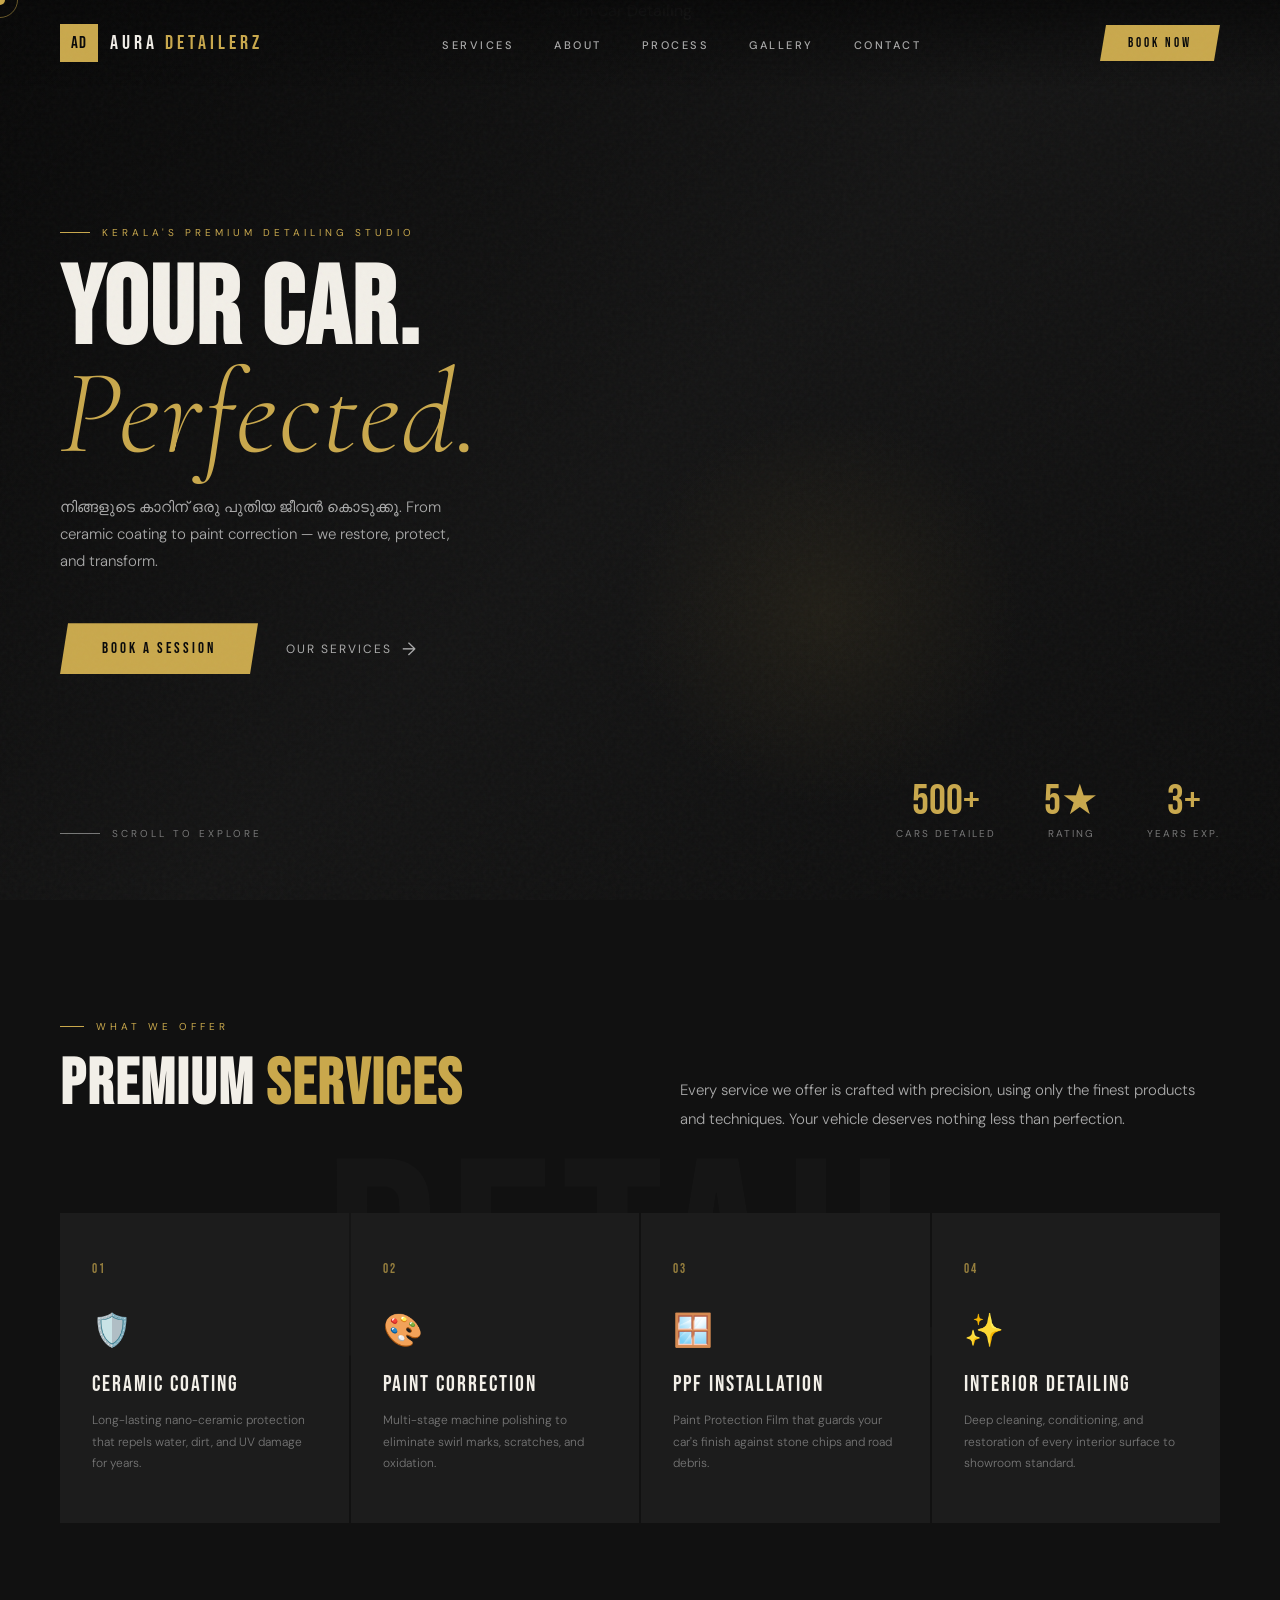
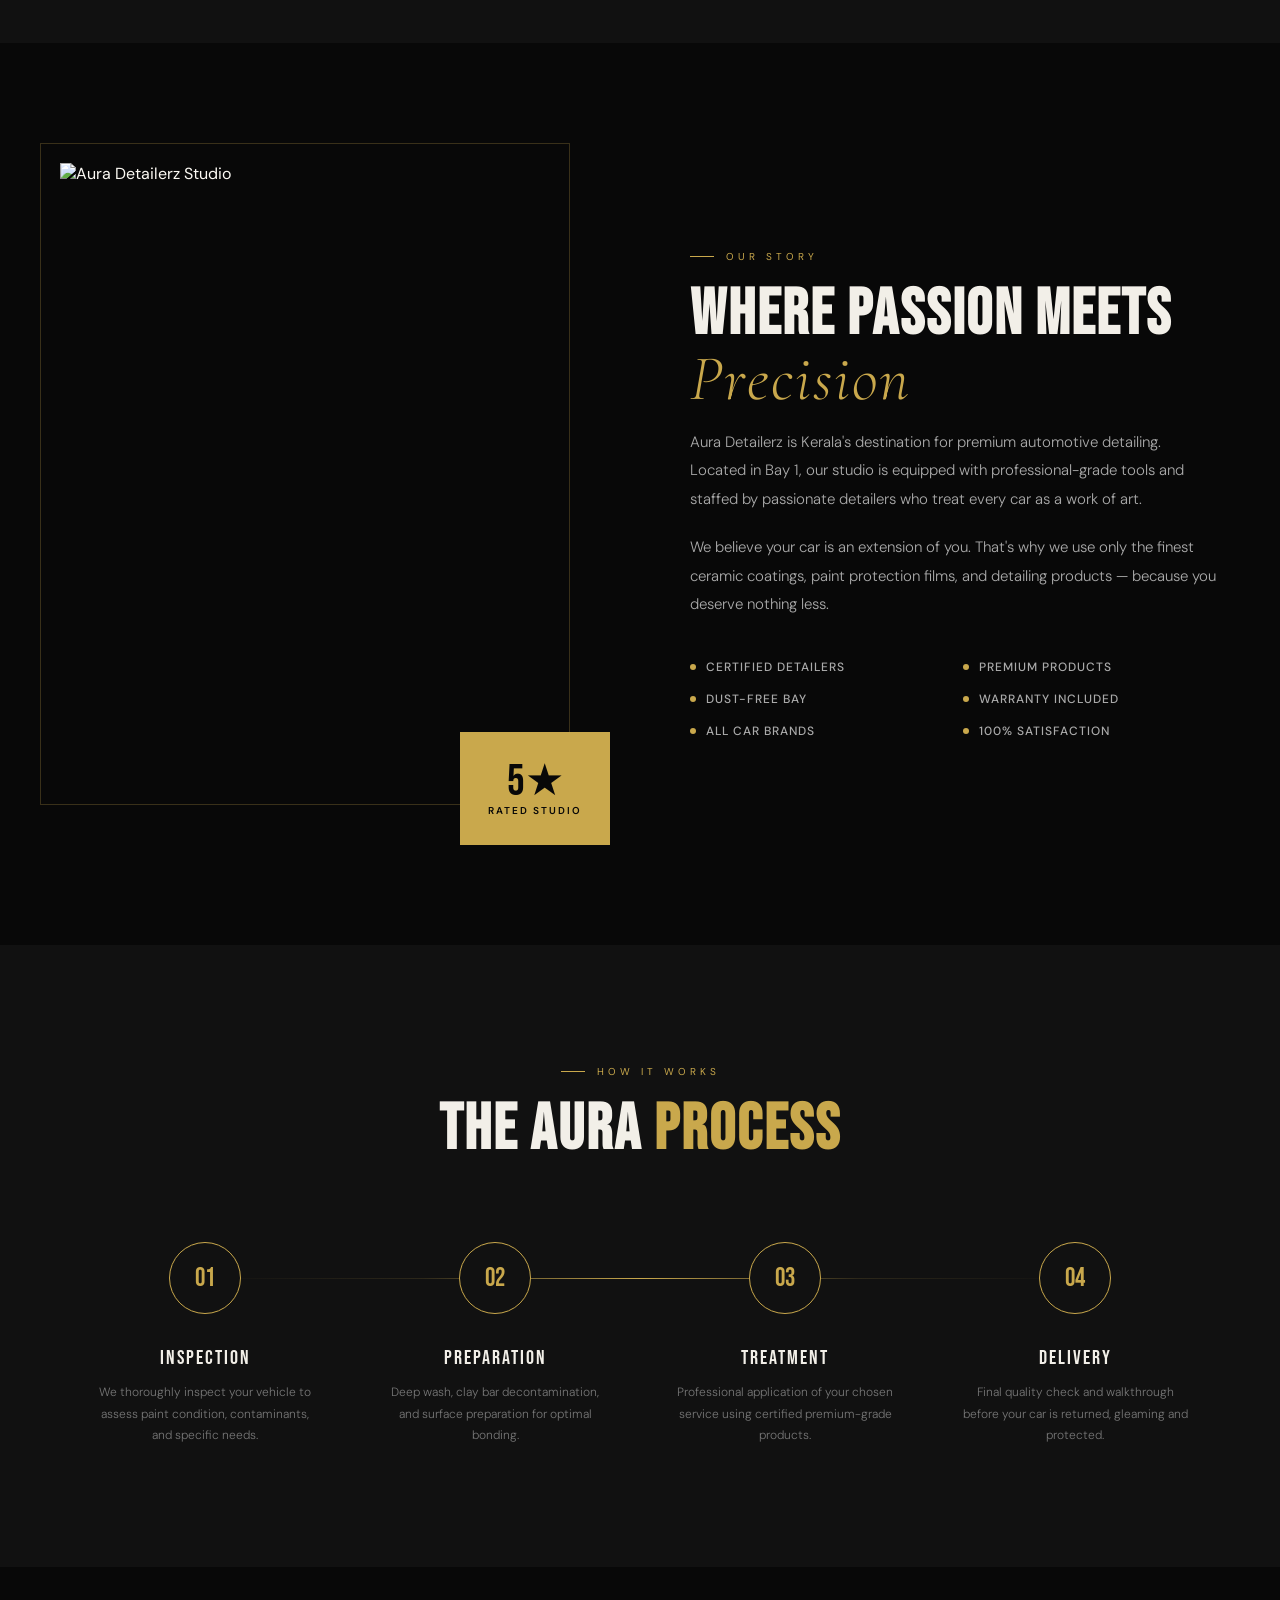
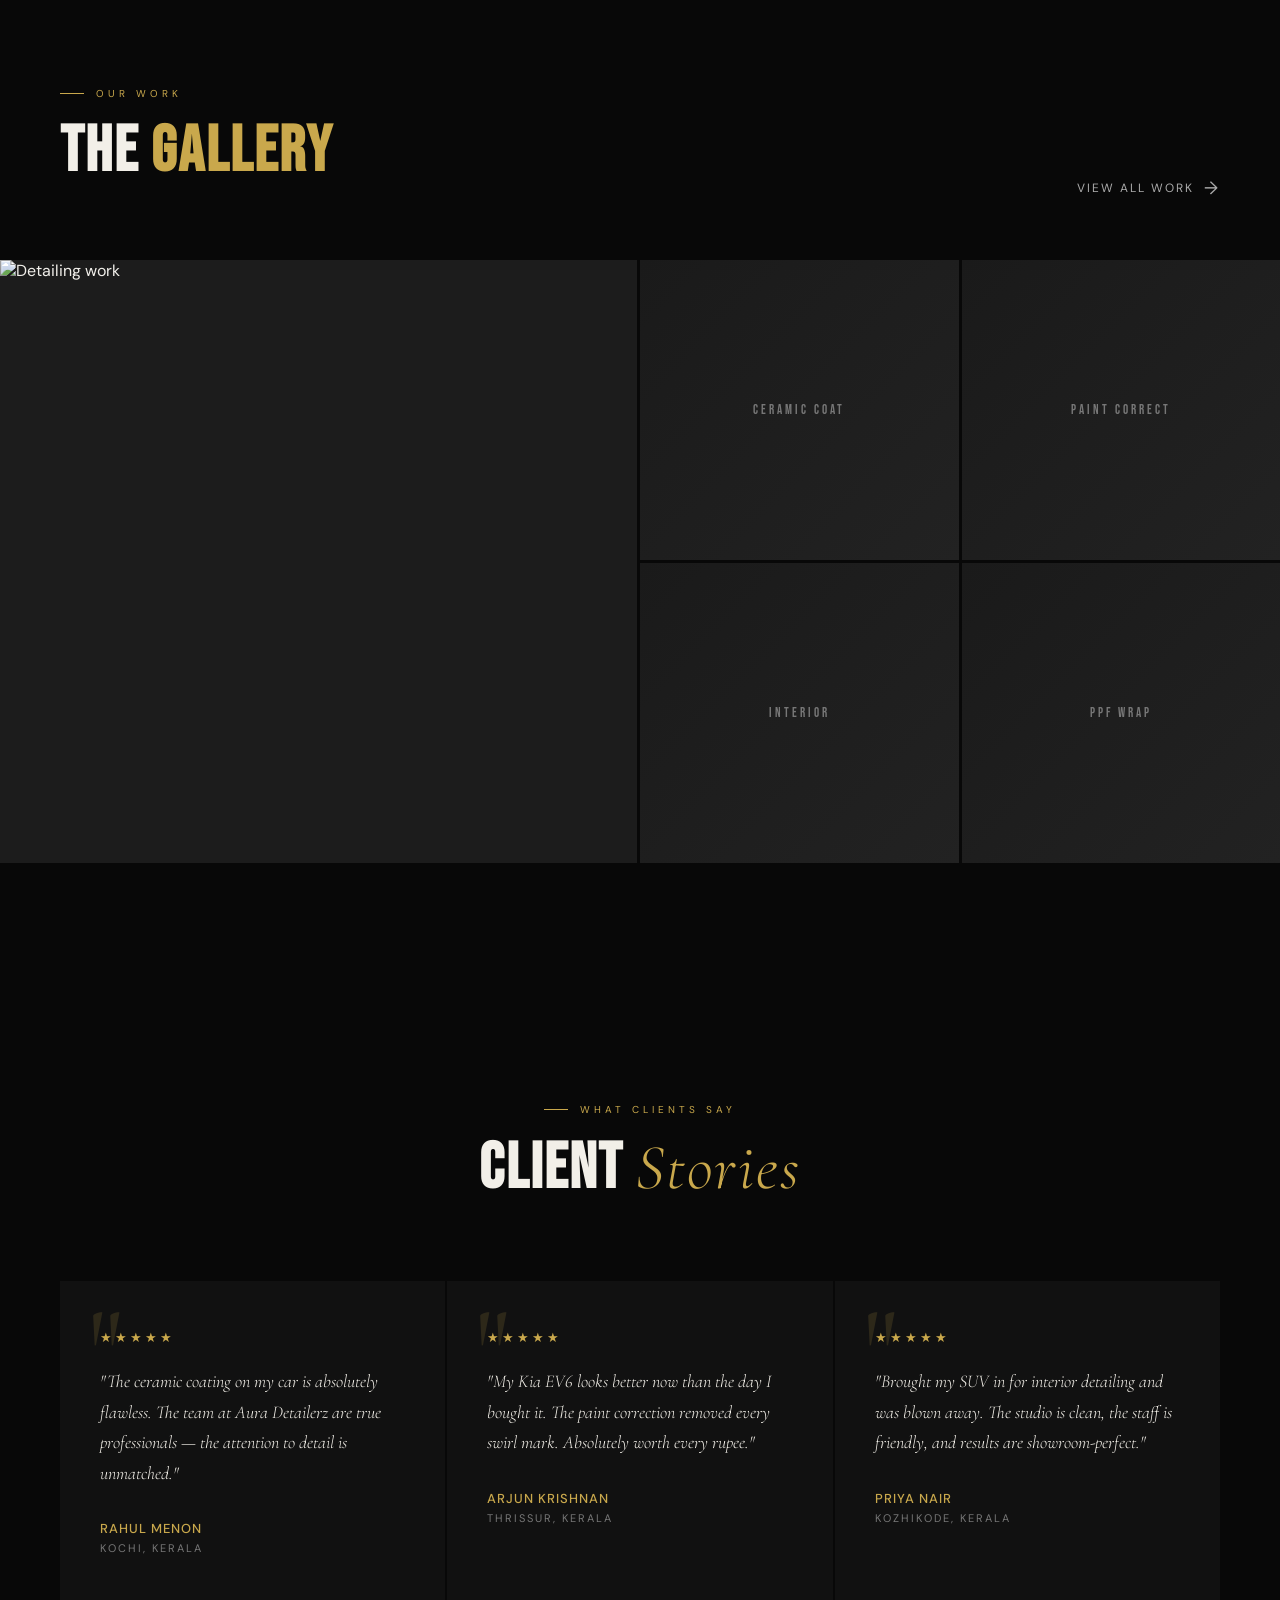
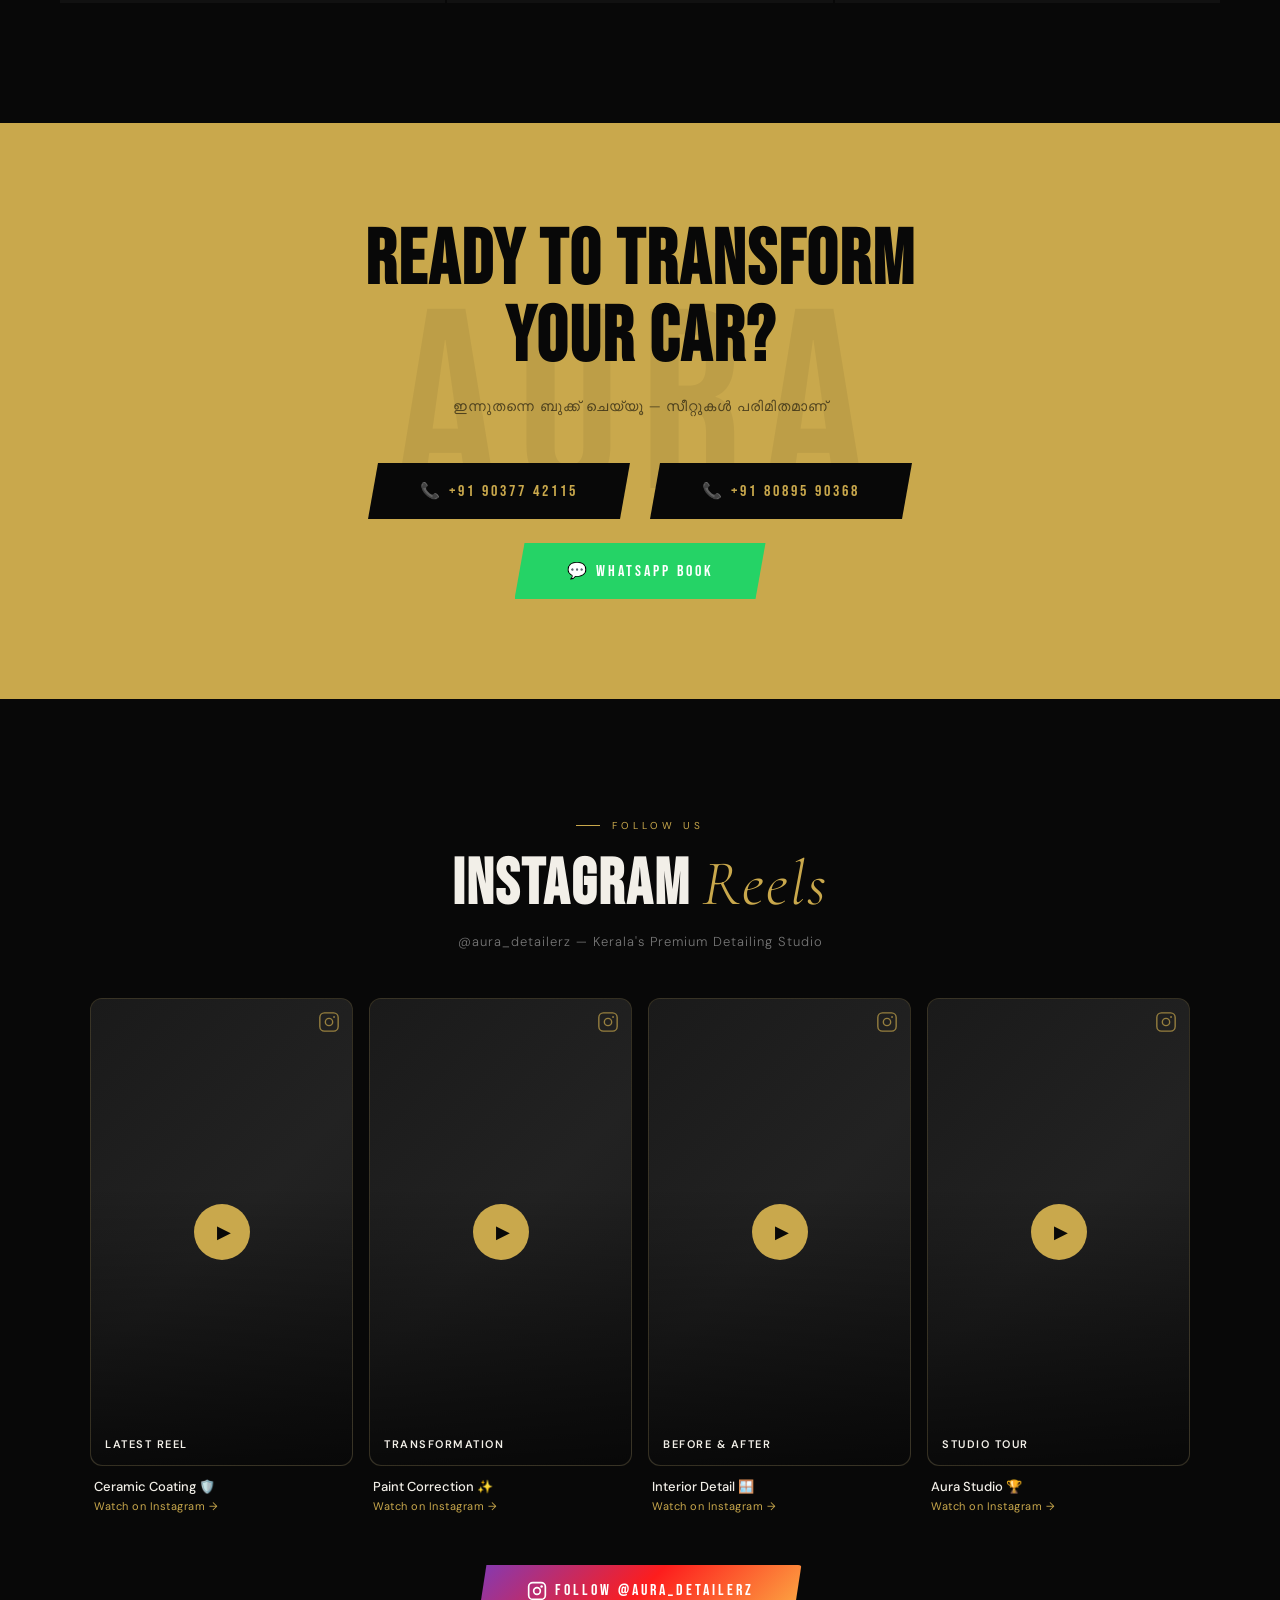
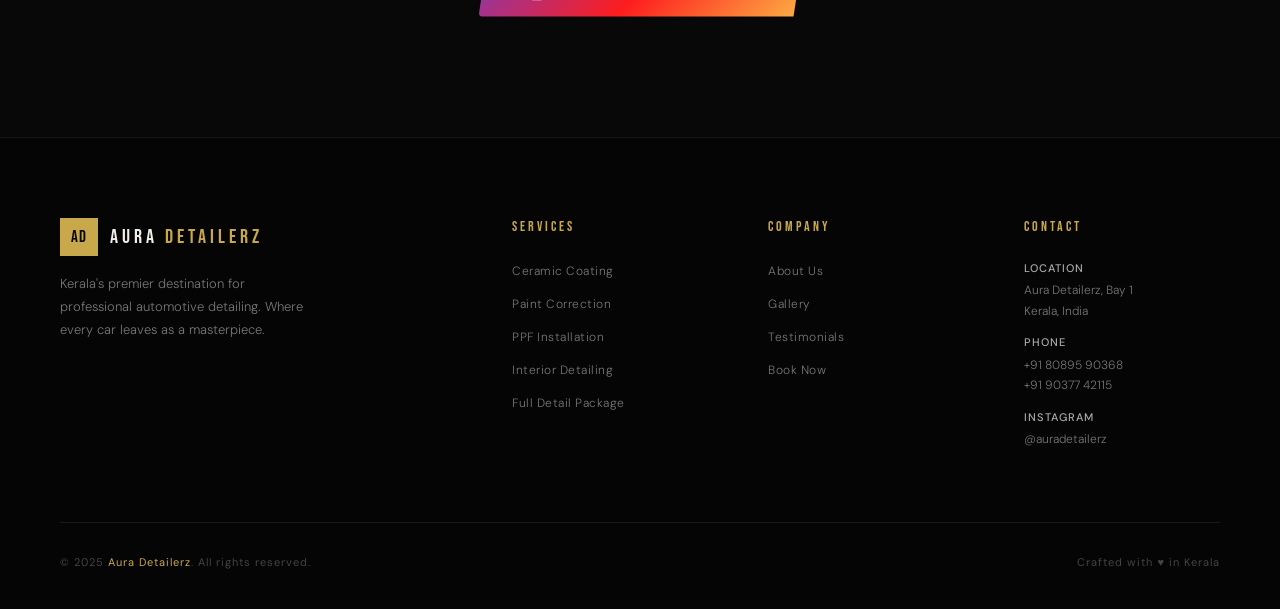
==== index.html @ 32b5a632 "Change about section image source to a URL Updated the image source in the about section." ====
<!DOCTYPE html>
<html lang="en">
<head>
<meta charset="UTF-8">
<meta name="viewport" content="width=device-width, initial-scale=1.0">
<title>Aura Detailerz – Premium Car Detailing Kerala</title>
<link href="https://fonts.googleapis.com/css2?family=Bebas+Neue&family=Cormorant+Garamond:ital,wght@0,300;0,600;1,300;1,600&family=DM+Sans:wght@300;400;500&display=swap" rel="stylesheet">
<style>
*, *::before, *::after { box-sizing: border-box; margin: 0; padding: 0; }

:root {
  --gold: #C9A84C;
  --gold-light: #E8C96A;
  --gold-dim: rgba(201,168,76,0.15);
  --dark: #080808;
  --charcoal: #111111;
  --mid: #1C1C1C;
  --white: #F2EFE8;
  --grey: #777;
  --light-grey: #AAAAAA;
}

html { scroll-behavior: smooth; }

body {
  background: var(--dark);
  color: var(--white);
  font-family: 'DM Sans', sans-serif;
  overflow-x: hidden;
  cursor: none;
}

/* Custom cursor */
.cursor {
  position: fixed;
  width: 10px; height: 10px;
  background: var(--gold);
  border-radius: 50%;
  pointer-events: none;
  z-index: 9999;
  transition: transform 0.15s ease;
  transform: translate(-50%, -50%);
}
.cursor-ring {
  position: fixed;
  width: 36px; height: 36px;
  border: 1px solid var(--gold);
  border-radius: 50%;
  pointer-events: none;
  z-index: 9998;
  transition: transform 0.35s ease, width 0.3s, height 0.3s, opacity 0.3s;
  transform: translate(-50%, -50%);
  opacity: 0.5;
}

/* Grain */
body::after {
  content: '';
  position: fixed;
  inset: 0;
  background-image: url("data:image/svg+xml,%3Csvg viewBox='0 0 256 256' xmlns='http://www.w3.org/2000/svg'%3E%3Cfilter id='n'%3E%3CfeTurbulence type='fractalNoise' baseFrequency='0.9' numOctaves='4' stitchTiles='stitch'/%3E%3C/filter%3E%3Crect width='100%25' height='100%25' filter='url(%23n)' opacity='0.035'/%3E%3C/svg%3E");
  pointer-events: none;
  z-index: 9000;
}

/* ====== NAV ====== */
nav {
  position: fixed;
  top: 0; left: 0; right: 0;
  z-index: 1000;
  display: flex;
  align-items: center;
  justify-content: space-between;
  padding: 24px 60px;
  background: linear-gradient(to bottom, rgba(8,8,8,0.95), transparent);
  transition: background 0.3s;
}
nav.scrolled {
  background: rgba(8,8,8,0.97);
  padding: 16px 60px;
  border-bottom: 1px solid rgba(201,168,76,0.1);
}
.nav-logo {
  display: flex;
  align-items: center;
  gap: 12px;
  text-decoration: none;
}
.nav-logo-box {
  width: 38px; height: 38px;
  background: var(--gold);
  display: grid;
  place-items: center;
  font-family: 'Bebas Neue', sans-serif;
  font-size: 17px;
  color: var(--dark);
  letter-spacing: 1px;
}
.nav-logo-text {
  font-family: 'Bebas Neue', sans-serif;
  font-size: 20px;
  letter-spacing: 4px;
  color: var(--white);
}
.nav-logo-text span { color: var(--gold); }
.nav-links {
  display: flex;
  gap: 40px;
  list-style: none;
}
.nav-links a {
  font-size: 11px;
  letter-spacing: 2.5px;
  text-transform: uppercase;
  color: var(--light-grey);
  text-decoration: none;
  transition: color 0.2s;
  font-weight: 500;
}
.nav-links a:hover { color: var(--gold); }
.nav-cta {
  font-family: 'Bebas Neue', sans-serif;
  font-size: 13px;
  letter-spacing: 3px;
  color: var(--dark);
  background: var(--gold);
  padding: 10px 28px;
  text-decoration: none;
  clip-path: polygon(6px 0%, 100% 0%, calc(100% - 6px) 100%, 0% 100%);
  transition: background 0.2s;
}
.nav-cta:hover { background: var(--gold-light); }

/* ====== HERO ====== */
.hero {
  min-height: 100vh;
  display: flex;
  align-items: center;
  position: relative;
  overflow: hidden;
  padding: 0 60px;
}
.hero-bg {
  position: absolute;
  inset: 0;
  background: linear-gradient(135deg, #080808 0%, #141414 50%, #0D0D0D 100%);
}
.hero-bg-car {
  position: absolute;
  right: -2%;
  bottom: 0;
  width: 62%;
  height: 100%;
  object-fit: cover;
  object-position: left center;
  opacity: 0.45;
  filter: saturate(0.6) contrast(1.2);
  mask-image: linear-gradient(to left, rgba(0,0,0,0.9) 40%, transparent 100%);
  -webkit-mask-image: linear-gradient(to left, rgba(0,0,0,0.9) 40%, transparent 100%);
  animation: heroFloat 12s ease-in-out infinite;
}
@keyframes heroFloat {
  0%,100% { transform: scale(1.02) translateY(0); }
  50%      { transform: scale(1.0) translateY(-8px); }
}
.hero-glow {
  position: absolute;
  bottom: 10%;
  right: 20%;
  width: 400px; height: 400px;
  background: radial-gradient(circle, rgba(201,168,76,0.08) 0%, transparent 70%);
  border-radius: 50%;
  pointer-events: none;
}
.hero-content {
  position: relative;
  z-index: 2;
  max-width: 580px;
}
.hero-eyebrow {
  display: flex;
  align-items: center;
  gap: 12px;
  font-size: 10px;
  letter-spacing: 4px;
  text-transform: uppercase;
  color: var(--gold);
  margin-bottom: 24px;
  opacity: 0;
  animation: fadeUp 0.8s 0.3s forwards;
}
.hero-eyebrow::before {
  content: '';
  display: block;
  width: 30px; height: 1px;
  background: var(--gold);
}
.hero-title {
  font-family: 'Bebas Neue', sans-serif;
  font-size: clamp(72px, 9vw, 110px);
  line-height: 0.88;
  letter-spacing: 2px;
  margin-bottom: 28px;
  opacity: 0;
  animation: fadeUp 0.8s 0.5s forwards;
}
.hero-title .italic {
  font-family: 'Cormorant Garamond', serif;
  font-style: italic;
  font-weight: 300;
  color: var(--gold);
  font-size: clamp(80px, 10vw, 120px);
}
.hero-sub {
  font-size: 15px;
  font-weight: 300;
  color: var(--light-grey);
  line-height: 1.8;
  max-width: 400px;
  margin-bottom: 48px;
  opacity: 0;
  animation: fadeUp 0.8s 0.7s forwards;
}
.hero-actions {
  display: flex;
  align-items: center;
  gap: 28px;
  opacity: 0;
  animation: fadeUp 0.8s 0.9s forwards;
}
.btn-primary {
  font-family: 'Bebas Neue', sans-serif;
  font-size: 15px;
  letter-spacing: 3px;
  color: var(--dark);
  background: var(--gold);
  padding: 16px 42px;
  text-decoration: none;
  clip-path: polygon(8px 0%, 100% 0%, calc(100% - 8px) 100%, 0% 100%);
  transition: background 0.2s, transform 0.2s;
  display: inline-block;
}
.btn-primary:hover { background: var(--gold-light); transform: translateY(-3px); }
.btn-ghost {
  font-size: 12px;
  letter-spacing: 2px;
  text-transform: uppercase;
  color: var(--light-grey);
  text-decoration: none;
  display: flex;
  align-items: center;
  gap: 10px;
  transition: color 0.2s;
}
.btn-ghost:hover { color: var(--gold); }
.btn-ghost::after {
  content: '→';
  font-size: 18px;
  transition: transform 0.2s;
}
.btn-ghost:hover::after { transform: translateX(4px); }

.hero-stats {
  position: absolute;
  bottom: 60px;
  right: 60px;
  display: flex;
  gap: 48px;
  opacity: 0;
  animation: fadeUp 0.8s 1.1s forwards;
  z-index: 2;
}
.stat-item { text-align: center; }
.stat-num {
  font-family: 'Bebas Neue', sans-serif;
  font-size: 42px;
  color: var(--gold);
  line-height: 1;
}
.stat-label {
  font-size: 10px;
  letter-spacing: 2px;
  text-transform: uppercase;
  color: var(--grey);
  margin-top: 4px;
}
.scroll-hint {
  position: absolute;
  bottom: 60px;
  left: 60px;
  display: flex;
  align-items: center;
  gap: 12px;
  font-size: 10px;
  letter-spacing: 3px;
  text-transform: uppercase;
  color: var(--grey);
  z-index: 2;
  opacity: 0;
  animation: fadeUp 0.8s 1.3s forwards;
}
.scroll-line {
  width: 40px; height: 1px;
  background: var(--grey);
  position: relative;
  overflow: hidden;
}
.scroll-line::after {
  content: '';
  position: absolute;
  top: 0; left: -100%;
  width: 100%; height: 100%;
  background: var(--gold);
  animation: scrollAnim 2s 2s infinite;
}
@keyframes scrollAnim {
  from { left: -100%; }
  to   { left: 100%; }
}

/* ====== SECTION COMMON ====== */
section { padding: 120px 60px; }
.section-label {
  font-size: 10px;
  letter-spacing: 4px;
  text-transform: uppercase;
  color: var(--gold);
  display: flex;
  align-items: center;
  gap: 12px;
  margin-bottom: 20px;
}
.section-label::before {
  content: '';
  display: block;
  width: 24px; height: 1px;
  background: var(--gold);
}
.section-title {
  font-family: 'Bebas Neue', sans-serif;
  font-size: clamp(44px, 5vw, 64px);
  line-height: 1;
  letter-spacing: 2px;
  margin-bottom: 16px;
}
.section-title .gold { color: var(--gold); }
.section-title .italic {
  font-family: 'Cormorant Garamond', serif;
  font-style: italic;
  font-weight: 300;
}

/* ====== SERVICES ====== */
.services-section {
  background: var(--charcoal);
  position: relative;
  overflow: hidden;
}
.services-section::before {
  content: 'DETAIL';
  position: absolute;
  top: 50%;
  left: 50%;
  transform: translate(-50%, -50%);
  font-family: 'Bebas Neue', sans-serif;
  font-size: 22vw;
  color: rgba(255,255,255,0.015);
  white-space: nowrap;
  pointer-events: none;
  letter-spacing: 10px;
}
.services-intro {
  display: grid;
  grid-template-columns: 1fr 1fr;
  gap: 80px;
  align-items: end;
  margin-bottom: 80px;
}
.services-desc {
  font-size: 15px;
  font-weight: 300;
  color: var(--light-grey);
  line-height: 1.9;
  align-self: end;
}
.services-grid {
  display: grid;
  grid-template-columns: repeat(4, 1fr);
  gap: 2px;
}
.service-card {
  background: var(--mid);
  padding: 48px 32px;
  position: relative;
  overflow: hidden;
  transition: background 0.3s;
  cursor: none;
}
.service-card::before {
  content: '';
  position: absolute;
  bottom: 0; left: 0;
  width: 0; height: 2px;
  background: var(--gold);
  transition: width 0.4s ease;
}
.service-card:hover { background: #222; }
.service-card:hover::before { width: 100%; }
.service-num {
  font-family: 'Bebas Neue', sans-serif;
  font-size: 13px;
  color: var(--gold);
  letter-spacing: 2px;
  margin-bottom: 32px;
  opacity: 0.7;
}
.service-icon {
  font-size: 32px;
  margin-bottom: 20px;
  display: block;
}
.service-name {
  font-family: 'Bebas Neue', sans-serif;
  font-size: 22px;
  letter-spacing: 2px;
  margin-bottom: 12px;
  color: var(--white);
}
.service-desc {
  font-size: 12px;
  font-weight: 300;
  color: var(--grey);
  line-height: 1.8;
}

/* ====== ABOUT ====== */
.about-section {
  display: grid;
  grid-template-columns: 1fr 1fr;
  gap: 100px;
  align-items: center;
}
.about-img-wrap {
  position: relative;
}
.about-img {
  width: 100%;
  aspect-ratio: 4/5;
  object-fit: cover;
  filter: saturate(0.8) contrast(1.1);
  display: block;
}
.about-img-frame {
  position: absolute;
  top: -20px; left: -20px;
  right: 20px; bottom: 20px;
  border: 1px solid var(--gold);
  opacity: 0.25;
  pointer-events: none;
}
.about-badge {
  position: absolute;
  bottom: -20px;
  right: -20px;
  background: var(--gold);
  color: var(--dark);
  padding: 28px;
  text-align: center;
}
.about-badge-num {
  font-family: 'Bebas Neue', sans-serif;
  font-size: 44px;
  line-height: 1;
}
.about-badge-text {
  font-size: 10px;
  letter-spacing: 2px;
  text-transform: uppercase;
  font-weight: 600;
}
.about-content { }
.about-text {
  font-size: 15px;
  font-weight: 300;
  color: var(--light-grey);
  line-height: 1.9;
  margin-bottom: 20px;
}
.about-features {
  display: grid;
  grid-template-columns: 1fr 1fr;
  gap: 16px;
  margin-top: 40px;
}
.feature-item {
  display: flex;
  align-items: center;
  gap: 10px;
  font-size: 12px;
  letter-spacing: 1px;
  text-transform: uppercase;
  font-weight: 500;
  color: var(--light-grey);
}
.feature-dot {
  width: 6px; height: 6px;
  background: var(--gold);
  border-radius: 50%;
  flex-shrink: 0;
}

/* ====== PROCESS ====== */
.process-section {
  background: var(--charcoal);
  text-align: center;
}
.process-grid {
  display: grid;
  grid-template-columns: repeat(4, 1fr);
  gap: 0;
  margin-top: 80px;
  position: relative;
}
.process-grid::before {
  content: '';
  position: absolute;
  top: 36px;
  left: 12.5%;
  width: 75%;
  height: 1px;
  background: linear-gradient(to right, transparent, var(--gold-dim), var(--gold), var(--gold-dim), transparent);
}
.process-step {
  padding: 0 32px;
  text-align: center;
}
.step-num {
  width: 72px; height: 72px;
  border: 1px solid var(--gold);
  border-radius: 50%;
  display: grid;
  place-items: center;
  font-family: 'Bebas Neue', sans-serif;
  font-size: 26px;
  color: var(--gold);
  margin: 0 auto 32px;
  background: var(--charcoal);
  position: relative;
  z-index: 1;
}
.step-title {
  font-family: 'Bebas Neue', sans-serif;
  font-size: 20px;
  letter-spacing: 2px;
  margin-bottom: 12px;
}
.step-desc {
  font-size: 12px;
  font-weight: 300;
  color: var(--grey);
  line-height: 1.8;
}

/* ====== GALLERY ====== */
.gallery-section { padding: 120px 0; }
.gallery-header {
  padding: 0 60px;
  margin-bottom: 60px;
  display: flex;
  align-items: flex-end;
  justify-content: space-between;
}
.gallery-grid {
  display: grid;
  grid-template-columns: 2fr 1fr 1fr;
  grid-template-rows: 300px 300px;
  gap: 3px;
}
.gallery-item {
  overflow: hidden;
  position: relative;
  background: var(--mid);
}
.gallery-item:first-child {
  grid-row: span 2;
}
.gallery-item img {
  width: 100%;
  height: 100%;
  object-fit: cover;
  filter: saturate(0.7);
  transition: transform 0.6s ease, filter 0.4s;
}
.gallery-item:hover img {
  transform: scale(1.06);
  filter: saturate(1);
}
.gallery-overlay {
  position: absolute;
  inset: 0;
  background: linear-gradient(to top, rgba(8,8,8,0.7) 0%, transparent 60%);
  opacity: 0;
  transition: opacity 0.3s;
}
.gallery-item:hover .gallery-overlay { opacity: 1; }
.gallery-placeholder {
  width: 100%;
  height: 100%;
  background: linear-gradient(135deg, #1a1a1a, #222);
  display: flex;
  align-items: center;
  justify-content: center;
  font-family: 'Bebas Neue', sans-serif;
  font-size: 13px;
  letter-spacing: 3px;
  color: var(--grey);
}

/* ====== TESTIMONIALS ====== */
.testimonials-section {
  background: var(--dark);
  overflow: hidden;
}
.testimonials-grid {
  display: grid;
  grid-template-columns: repeat(3, 1fr);
  gap: 2px;
  margin-top: 80px;
}
.testimonial-card {
  background: var(--charcoal);
  padding: 48px 40px;
  position: relative;
}
.testimonial-card::before {
  content: '"';
  font-family: 'Cormorant Garamond', serif;
  font-size: 120px;
  color: var(--gold);
  opacity: 0.15;
  position: absolute;
  top: 10px; left: 28px;
  line-height: 1;
}
.testimonial-stars {
  color: var(--gold);
  font-size: 13px;
  letter-spacing: 3px;
  margin-bottom: 20px;
}
.testimonial-text {
  font-family: 'Cormorant Garamond', serif;
  font-style: italic;
  font-size: 18px;
  font-weight: 300;
  line-height: 1.7;
  color: var(--white);
  margin-bottom: 32px;
}
.testimonial-author {
  font-size: 11px;
  letter-spacing: 2px;
  text-transform: uppercase;
  color: var(--grey);
}
.testimonial-author strong {
  display: block;
  color: var(--gold);
  font-size: 13px;
  letter-spacing: 1px;
  margin-bottom: 4px;
  font-weight: 500;
}

/* ====== CTA BANNER ====== */
.cta-section {
  background: var(--gold);
  padding: 100px 60px;
  text-align: center;
  position: relative;
  overflow: hidden;
}
.cta-section::before {
  content: 'AURA';
  position: absolute;
  top: 50%;
  left: 50%;
  transform: translate(-50%, -50%);
  font-family: 'Bebas Neue', sans-serif;
  font-size: 20vw;
  color: rgba(0,0,0,0.06);
  white-space: nowrap;
  pointer-events: none;
  letter-spacing: 20px;
}
.cta-title {
  font-family: 'Bebas Neue', sans-serif;
  font-size: clamp(44px, 6vw, 80px);
  color: var(--dark);
  line-height: 1;
  letter-spacing: 2px;
  margin-bottom: 20px;
}
.cta-sub {
  font-size: 14px;
  color: rgba(0,0,0,0.6);
  font-weight: 300;
  margin-bottom: 48px;
  letter-spacing: 1px;
}
.btn-dark {
  font-family: 'Bebas Neue', sans-serif;
  font-size: 16px;
  letter-spacing: 3px;
  color: var(--gold);
  background: var(--dark);
  padding: 18px 52px;
  text-decoration: none;
  display: inline-block;
  clip-path: polygon(10px 0%, 100% 0%, calc(100% - 10px) 100%, 0% 100%);
  transition: background 0.2s, transform 0.2s;
}
.btn-dark:hover { background: #111; transform: translateY(-3px); }

/* ====== FOOTER ====== */
footer {
  background: #050505;
  padding: 80px 60px 40px;
  border-top: 1px solid rgba(201,168,76,0.1);
}
.footer-grid {
  display: grid;
  grid-template-columns: 2fr 1fr 1fr 1fr;
  gap: 60px;
  margin-bottom: 60px;
}
.footer-brand-desc {
  font-size: 13px;
  font-weight: 300;
  color: var(--grey);
  line-height: 1.8;
  margin-top: 16px;
  max-width: 260px;
}
.footer-heading {
  font-family: 'Bebas Neue', sans-serif;
  font-size: 14px;
  letter-spacing: 3px;
  color: var(--gold);
  margin-bottom: 24px;
}
.footer-links {
  list-style: none;
  display: flex;
  flex-direction: column;
  gap: 12px;
}
.footer-links a {
  font-size: 12px;
  font-weight: 300;
  color: var(--grey);
  text-decoration: none;
  letter-spacing: 0.5px;
  transition: color 0.2s;
}
.footer-links a:hover { color: var(--gold); }
.footer-contact-item {
  font-size: 12px;
  font-weight: 300;
  color: var(--grey);
  line-height: 1.7;
  margin-bottom: 12px;
}
.footer-contact-item strong {
  display: block;
  color: var(--light-grey);
  font-weight: 500;
  font-size: 11px;
  letter-spacing: 1px;
  text-transform: uppercase;
  margin-bottom: 3px;
}
.footer-bottom {
  border-top: 1px solid #1a1a1a;
  padding-top: 32px;
  display: flex;
  align-items: center;
  justify-content: space-between;
  font-size: 11px;
  color: #444;
  letter-spacing: 1px;
}
.footer-bottom span { color: var(--gold); }

/* Animations */
@keyframes fadeUp {
  from { opacity: 0; transform: translateY(24px); }
  to   { opacity: 1; transform: translateY(0); }
}

/* Scroll reveal */
.reveal {
  opacity: 0;
  transform: translateY(30px);
  transition: opacity 0.8s ease, transform 0.8s ease;
}
.reveal.visible {
  opacity: 1;
  transform: translateY(0);
}

/* Mobile nav hamburger */
.hamburger { display: none; }

@media (max-width: 768px) {
  nav { padding: 20px 24px; }
  nav.scrolled { padding: 14px 24px; }
  .nav-links, .nav-cta { display: none; }
  .hamburger { display: block; font-size: 22px; color: var(--white); background: none; border: none; cursor: pointer; }
  section { padding: 80px 24px; }
  .hero { padding: 0 24px; min-height: 100svh; }
  .hero-title { font-size: 64px; }
  .hero-bg-car { width: 100%; opacity: 0.2; right: 0; }
  .hero-stats { bottom: 30px; right: 24px; gap: 24px; }
  .stat-num { font-size: 28px; }
  .scroll-hint { display: none; }
  .services-intro { grid-template-columns: 1fr; gap: 20px; }
  .services-grid { grid-template-columns: 1fr 1fr; }
  .about-section { grid-template-columns: 1fr; gap: 50px; padding: 80px 24px; }
  .process-grid { grid-template-columns: 1fr 1fr; }
  .process-grid::before { display: none; }
  .gallery-grid { grid-template-columns: 1fr; grid-template-rows: auto; }
  .gallery-item:first-child { grid-row: span 1; height: 300px; }
  .gallery-item { height: 200px; }
  .gallery-section { padding: 80px 0; }
  .gallery-header { padding: 0 24px; flex-direction: column; align-items: flex-start; gap: 16px; }
  .testimonials-grid { grid-template-columns: 1fr; }
  .footer-grid { grid-template-columns: 1fr 1fr; gap: 40px; }
  .footer-bottom { flex-direction: column; gap: 12px; text-align: center; }
  .cta-section { padding: 80px 24px; }
}
</style>
</head>
<body>

<div class="cursor" id="cursor"></div>
<div class="cursor-ring" id="cursorRing"></div>

<!-- NAV -->
<nav id="navbar">
  <a href="#" class="nav-logo">
    <div class="nav-logo-box">AD</div>
    <div class="nav-logo-text">AURA <span>DETAILERZ</span></div>
  </a>
  <ul class="nav-links">
    <li><a href="#services">Services</a></li>
    <li><a href="#about">About</a></li>
    <li><a href="#process">Process</a></li>
    <li><a href="#gallery">Gallery</a></li>
    <li><a href="#contact">Contact</a></li>
  </ul>
  <a href="https://wa.me/919037742115?text=Hi%20Aura%20Detailerz%2C%20I%20want%20to%20book%20a%20detailing%20session!" target="_blank" class="nav-cta">BOOK NOW</a>
  <button class="hamburger">☰</button>
</nav>

<!-- HERO -->
<section class="hero" id="home">
  <div class="hero-bg"></div>
  <img class="hero-bg-car" src="/mnt/user-data/uploads/1000244227.png" alt="Premium Car Detailing">
  <div class="hero-glow"></div>

  <div class="hero-content">
    <div class="hero-eyebrow">Kerala's Premium Detailing Studio</div>
    <h1 class="hero-title">
      YOUR CAR.<br>
      <span class="italic">Perfected.</span>
    </h1>
    <p class="hero-sub">നിങ്ങളുടെ കാറിന് ഒരു പുതിയ ജീവൻ കൊടുക്കൂ. From ceramic coating to paint correction — we restore, protect, and transform.</p>
    <div class="hero-actions">
      <a href="#contact" class="btn-primary">BOOK A SESSION</a>
      <a href="#services" class="btn-ghost">Our Services</a>
    </div>
  </div>

  <div class="hero-stats">
    <div class="stat-item">
      <div class="stat-num">500+</div>
      <div class="stat-label">Cars Detailed</div>
    </div>
    <div class="stat-item">
      <div class="stat-num">5★</div>
      <div class="stat-label">Rating</div>
    </div>
    <div class="stat-item">
      <div class="stat-num">3+</div>
      <div class="stat-label">Years Exp.</div>
    </div>
  </div>

  <div class="scroll-hint">
    <div class="scroll-line"></div>
    Scroll to explore
  </div>
</section>

<!-- SERVICES -->
<section class="services-section" id="services">
  <div class="services-intro">
    <div>
      <div class="section-label reveal">What We Offer</div>
      <h2 class="section-title reveal">PREMIUM <span class="gold">SERVICES</span></h2>
    </div>
    <p class="services-desc reveal">Every service we offer is crafted with precision, using only the finest products and techniques. Your vehicle deserves nothing less than perfection.</p>
  </div>

  <div class="services-grid">
    <div class="service-card reveal">
      <div class="service-num">01</div>
      <span class="service-icon">🛡️</span>
      <div class="service-name">Ceramic Coating</div>
      <p class="service-desc">Long-lasting nano-ceramic protection that repels water, dirt, and UV damage for years.</p>
    </div>
    <div class="service-card reveal">
      <div class="service-num">02</div>
      <span class="service-icon">🎨</span>
      <div class="service-name">Paint Correction</div>
      <p class="service-desc">Multi-stage machine polishing to eliminate swirl marks, scratches, and oxidation.</p>
    </div>
    <div class="service-card reveal">
      <div class="service-num">03</div>
      <span class="service-icon">🪟</span>
      <div class="service-name">PPF Installation</div>
      <p class="service-desc">Paint Protection Film that guards your car's finish against stone chips and road debris.</p>
    </div>
    <div class="service-card reveal">
      <div class="service-num">04</div>
      <span class="service-icon">✨</span>
      <div class="service-name">Interior Detailing</div>
      <p class="service-desc">Deep cleaning, conditioning, and restoration of every interior surface to showroom standard.</p>
    </div>
  </div>
</section>

<!-- ABOUT -->
<section class="about-section" id="about">
  <div class="about-img-wrap reveal">
    <img class="about-img" src="https://maps.app.goo.gl/1c7tAyzvEHH4Xje2A" alt="Aura Detailerz Studio">
    <div class="about-img-frame"></div>
    <div class="about-badge">
      <div class="about-badge-num">5★</div>
      <div class="about-badge-text">Rated Studio</div>
    </div>
  </div>
  <div class="about-content">
    <div class="section-label reveal">Our Story</div>
    <h2 class="section-title reveal">WHERE PASSION MEETS <span class="italic gold">Precision</span></h2>
    <p class="about-text reveal">Aura Detailerz is Kerala's destination for premium automotive detailing. Located in Bay 1, our studio is equipped with professional-grade tools and staffed by passionate detailers who treat every car as a work of art.</p>
    <p class="about-text reveal">We believe your car is an extension of you. That's why we use only the finest ceramic coatings, paint protection films, and detailing products — because you deserve nothing less.</p>
    <div class="about-features reveal">
      <div class="feature-item"><div class="feature-dot"></div> Certified Detailers</div>
      <div class="feature-item"><div class="feature-dot"></div> Premium Products</div>
      <div class="feature-item"><div class="feature-dot"></div> Dust-Free Bay</div>
      <div class="feature-item"><div class="feature-dot"></div> Warranty Included</div>
      <div class="feature-item"><div class="feature-dot"></div> All Car Brands</div>
      <div class="feature-item"><div class="feature-dot"></div> 100% Satisfaction</div>
    </div>
  </div>
</section>

<!-- PROCESS -->
<section class="process-section" id="process">
  <div class="section-label reveal" style="justify-content:center">How It Works</div>
  <h2 class="section-title reveal" style="text-align:center">THE AURA <span class="gold">PROCESS</span></h2>
  <div class="process-grid">
    <div class="process-step reveal">
      <div class="step-num">01</div>
      <div class="step-title">Inspection</div>
      <p class="step-desc">We thoroughly inspect your vehicle to assess paint condition, contaminants, and specific needs.</p>
    </div>
    <div class="process-step reveal">
      <div class="step-num">02</div>
      <div class="step-title">Preparation</div>
      <p class="step-desc">Deep wash, clay bar decontamination, and surface preparation for optimal bonding.</p>
    </div>
    <div class="process-step reveal">
      <div class="step-num">03</div>
      <div class="step-title">Treatment</div>
      <p class="step-desc">Professional application of your chosen service using certified premium-grade products.</p>
    </div>
    <div class="process-step reveal">
      <div class="step-num">04</div>
      <div class="step-title">Delivery</div>
      <p class="step-desc">Final quality check and walkthrough before your car is returned, gleaming and protected.</p>
    </div>
  </div>
</section>

<!-- GALLERY -->
<section class="gallery-section" id="gallery">
  <div class="gallery-header">
    <div>
      <div class="section-label reveal">Our Work</div>
      <h2 class="section-title reveal">THE <span class="gold">GALLERY</span></h2>
    </div>
    <a href="#contact" class="btn-ghost reveal" style="color: var(--light-grey)">View All Work</a>
  </div>
  <div class="gallery-grid">
    <div class="gallery-item">
      <img src="/mnt/user-data/uploads/1000244227.png" alt="Detailing work">
      <div class="gallery-overlay"></div>
    </div>
    <div class="gallery-item">
      <div class="gallery-placeholder">CERAMIC COAT</div>
    </div>
    <div class="gallery-item">
      <div class="gallery-placeholder">PAINT CORRECT</div>
    </div>
    <div class="gallery-item">
      <div class="gallery-placeholder">INTERIOR</div>
    </div>
    <div class="gallery-item">
      <div class="gallery-placeholder">PPF WRAP</div>
    </div>
  </div>
</section>

<!-- TESTIMONIALS -->
<section class="testimonials-section" id="testimonials">
  <div class="section-label reveal" style="justify-content:center">What Clients Say</div>
  <h2 class="section-title reveal" style="text-align:center">CLIENT <span class="gold italic">Stories</span></h2>
  <div class="testimonials-grid">
    <div class="testimonial-card reveal">
      <div class="testimonial-stars">★★★★★</div>
      <p class="testimonial-text">"The ceramic coating on my car is absolutely flawless. The team at Aura Detailerz are true professionals — the attention to detail is unmatched."</p>
      <div class="testimonial-author"><strong>Rahul Menon</strong>Kochi, Kerala</div>
    </div>
    <div class="testimonial-card reveal">
      <div class="testimonial-stars">★★★★★</div>
      <p class="testimonial-text">"My Kia EV6 looks better now than the day I bought it. The paint correction removed every swirl mark. Absolutely worth every rupee."</p>
      <div class="testimonial-author"><strong>Arjun Krishnan</strong>Thrissur, Kerala</div>
    </div>
    <div class="testimonial-card reveal">
      <div class="testimonial-stars">★★★★★</div>
      <p class="testimonial-text">"Brought my SUV in for interior detailing and was blown away. The studio is clean, the staff is friendly, and results are showroom-perfect."</p>
      <div class="testimonial-author"><strong>Priya Nair</strong>Kozhikode, Kerala</div>
    </div>
  </div>
</section>

<!-- CTA -->
<section class="cta-section" id="contact">
  <h2 class="cta-title reveal">READY TO TRANSFORM<br>YOUR CAR?</h2>
  <p class="cta-sub reveal">ഇന്നുതന്നെ ബുക്ക് ചെയ്യൂ — സീറ്റുകൾ പരിമിതമാണ്</p>
  <div style="display:flex; gap:20px; justify-content:center; flex-wrap:wrap;">
    <a href="tel:+919037742115" class="btn-dark reveal">📞 +91 90377 42115</a>
    <a href="tel:+918089590368" class="btn-dark reveal">📞 +91 80895 90368</a>
  </div>
  <div style="margin-top:24px; display:flex; gap:16px; justify-content:center; flex-wrap:wrap;">
    <a href="https://wa.me/919037742115?text=Hi%20Aura%20Detailerz%2C%20I%20want%20to%20book%20a%20detailing%20session!" target="_blank" class="btn-dark reveal" style="background:#25D366; color:#fff;">💬 WhatsApp Book</a>
  </div>
</section>

<!-- INSTAGRAM REELS -->
<section class="insta-section" id="instagram">
  <div class="section-label reveal" style="justify-content:center">Follow Us</div>
  <h2 class="section-title reveal" style="text-align:center">INSTAGRAM <span class="gold italic">Reels</span></h2>
  <p style="text-align:center; color:var(--grey); font-size:13px; font-weight:300; margin-bottom:48px; letter-spacing:1px;" class="reveal">@aura_detailerz — Kerala's Premium Detailing Studio</p>

  <!-- Reels Embed Grid -->
  <div class="reels-grid reveal">
    <!-- Reel placeholders with Instagram link overlay -->
    <div class="reel-card" onclick="window.open('https://www.instagram.com/aura_detailerz?igsh=enhwc2MyNWE4ZXVj','_blank')">
      <div class="reel-thumb">
        <div class="reel-play">▶</div>
        <div class="reel-label">Latest Reel</div>
        <div class="reel-ig-icon">
          <svg width="22" height="22" viewBox="0 0 24 24" fill="none" stroke="currentColor" stroke-width="1.5"><rect x="2" y="2" width="20" height="20" rx="5" ry="5"/><circle cx="12" cy="12" r="4"/><circle cx="17.5" cy="6.5" r="1" fill="currentColor" stroke="none"/></svg>
        </div>
      </div>
      <div class="reel-info"><span>Ceramic Coating 🛡️</span><small>Watch on Instagram →</small></div>
    </div>
    <div class="reel-card" onclick="window.open('https://www.instagram.com/aura_detailerz?igsh=enhwc2MyNWE4ZXVj','_blank')">
      <div class="reel-thumb">
        <div class="reel-play">▶</div>
        <div class="reel-label">Transformation</div>
        <div class="reel-ig-icon">
          <svg width="22" height="22" viewBox="0 0 24 24" fill="none" stroke="currentColor" stroke-width="1.5"><rect x="2" y="2" width="20" height="20" rx="5" ry="5"/><circle cx="12" cy="12" r="4"/><circle cx="17.5" cy="6.5" r="1" fill="currentColor" stroke="none"/></svg>
        </div>
      </div>
      <div class="reel-info"><span>Paint Correction ✨</span><small>Watch on Instagram →</small></div>
    </div>
    <div class="reel-card" onclick="window.open('https://www.instagram.com/aura_detailerz?igsh=enhwc2MyNWE4ZXVj','_blank')">
      <div class="reel-thumb">
        <div class="reel-play">▶</div>
        <div class="reel-label">Before & After</div>
        <div class="reel-ig-icon">
          <svg width="22" height="22" viewBox="0 0 24 24" fill="none" stroke="currentColor" stroke-width="1.5"><rect x="2" y="2" width="20" height="20" rx="5" ry="5"/><circle cx="12" cy="12" r="4"/><circle cx="17.5" cy="6.5" r="1" fill="currentColor" stroke="none"/></svg>
        </div>
      </div>
      <div class="reel-info"><span>Interior Detail 🪟</span><small>Watch on Instagram →</small></div>
    </div>
    <div class="reel-card" onclick="window.open('https://www.instagram.com/aura_detailerz?igsh=enhwc2MyNWE4ZXVj','_blank')">
      <div class="reel-thumb">
        <div class="reel-play">▶</div>
        <div class="reel-label">Studio Tour</div>
        <div class="reel-ig-icon">
          <svg width="22" height="22" viewBox="0 0 24 24" fill="none" stroke="currentColor" stroke-width="1.5"><rect x="2" y="2" width="20" height="20" rx="5" ry="5"/><circle cx="12" cy="12" r="4"/><circle cx="17.5" cy="6.5" r="1" fill="currentColor" stroke="none"/></svg>
        </div>
      </div>
      <div class="reel-info"><span>Aura Studio 🏆</span><small>Watch on Instagram →</small></div>
    </div>
  </div>

  <!-- Follow Button -->
  <div style="text-align:center; margin-top:52px;" class="reveal">
    <a href="https://www.instagram.com/aura_detailerz?igsh=enhwc2MyNWE4ZXVj" target="_blank" class="insta-follow-btn">
      <svg width="20" height="20" viewBox="0 0 24 24" fill="none" stroke="currentColor" stroke-width="2" style="vertical-align:middle; margin-right:8px;"><rect x="2" y="2" width="20" height="20" rx="5" ry="5"/><circle cx="12" cy="12" r="4"/><circle cx="17.5" cy="6.5" r="1.5" fill="currentColor" stroke="none"/></svg>
      FOLLOW @aura_detailerz
    </a>
  </div>
</section>

<style>
.insta-section {
  background: var(--dark);
  padding: 120px 60px;
  overflow: hidden;
}
.reels-grid {
  display: grid;
  grid-template-columns: repeat(4, 1fr);
  gap: 16px;
  max-width: 1100px;
  margin: 0 auto;
}
.reel-card {
  cursor: pointer;
  transition: transform 0.3s;
}
.reel-card:hover { transform: translateY(-8px); }
.reel-thumb {
  aspect-ratio: 9/16;
  background: linear-gradient(135deg, #1a1a1a 0%, #222 50%, #1a1a1a 100%);
  border: 1px solid rgba(201,168,76,0.15);
  position: relative;
  display: flex;
  align-items: center;
  justify-content: center;
  overflow: hidden;
  border-radius: 12px;
  transition: border-color 0.3s;
}
.reel-card:hover .reel-thumb {
  border-color: rgba(201,168,76,0.6);
  background: linear-gradient(135deg, #1f1c14 0%, #252010 100%);
}
.reel-thumb::before {
  content: '';
  position: absolute;
  inset: 0;
  background: linear-gradient(180deg, transparent 40%, rgba(0,0,0,0.7) 100%);
  border-radius: 12px;
}
.reel-play {
  width: 56px; height: 56px;
  background: var(--gold);
  border-radius: 50%;
  display: grid;
  place-items: center;
  font-size: 18px;
  color: var(--dark);
  position: relative;
  z-index: 1;
  transition: transform 0.2s, background 0.2s;
  padding-left: 4px;
}
.reel-card:hover .reel-play {
  transform: scale(1.15);
  background: var(--gold-light);
}
.reel-label {
  position: absolute;
  bottom: 14px;
  left: 14px;
  font-size: 11px;
  letter-spacing: 1.5px;
  text-transform: uppercase;
  color: var(--white);
  font-weight: 600;
  z-index: 2;
}
.reel-ig-icon {
  position: absolute;
  top: 12px;
  right: 12px;
  color: var(--gold);
  opacity: 0.7;
  z-index: 2;
}
.reel-info {
  padding: 12px 4px 0;
  display: flex;
  flex-direction: column;
  gap: 4px;
}
.reel-info span {
  font-size: 13px;
  font-weight: 500;
  color: var(--white);
}
.reel-info small {
  font-size: 11px;
  color: var(--gold);
  letter-spacing: 0.5px;
}
.insta-follow-btn {
  display: inline-flex;
  align-items: center;
  background: linear-gradient(135deg, #833ab4, #fd1d1d, #fcb045);
  color: #fff;
  font-family: 'Bebas Neue', sans-serif;
  font-size: 16px;
  letter-spacing: 3px;
  padding: 16px 48px;
  text-decoration: none;
  border-radius: 4px;
  transition: opacity 0.2s, transform 0.2s;
  clip-path: polygon(8px 0%, 100% 0%, calc(100% - 8px) 100%, 0% 100%);
}
.insta-follow-btn:hover { opacity: 0.9; transform: translateY(-3px); }
@media (max-width: 768px) {
  .reels-grid { grid-template-columns: repeat(2, 1fr); }
  .insta-section { padding: 80px 24px; }
}
</style>

<!-- FOOTER -->
<footer>
  <div class="footer-grid">
    <div>
      <div class="nav-logo" style="display:flex; align-items:center; gap:12px; margin-bottom:0;">
        <div class="nav-logo-box">AD</div>
        <div class="nav-logo-text">AURA <span style="color:var(--gold)">DETAILERZ</span></div>
      </div>
      <p class="footer-brand-desc">Kerala's premier destination for professional automotive detailing. Where every car leaves as a masterpiece.</p>
    </div>
    <div>
      <div class="footer-heading">Services</div>
      <ul class="footer-links">
        <li><a href="#">Ceramic Coating</a></li>
        <li><a href="#">Paint Correction</a></li>
        <li><a href="#">PPF Installation</a></li>
        <li><a href="#">Interior Detailing</a></li>
        <li><a href="#">Full Detail Package</a></li>
      </ul>
    </div>
    <div>
      <div class="footer-heading">Company</div>
      <ul class="footer-links">
        <li><a href="#">About Us</a></li>
        <li><a href="#">Gallery</a></li>
        <li><a href="#">Testimonials</a></li>
        <li><a href="#">Book Now</a></li>
      </ul>
    </div>
    <div>
      <div class="footer-heading">Contact</div>
      <div class="footer-contact-item">
        <strong>Location</strong>
        Aura Detailerz, Bay 1<br>Kerala, India
      </div>
      <div class="footer-contact-item">
        <strong>Phone</strong>
        +91 80895 90368<br>
        +91 90377 42115
      </div>
      <div class="footer-contact-item">
        <strong>Instagram</strong>
        @auradetailerz
      </div>
    </div>
  </div>
  <div class="footer-bottom">
    <div>© 2025 <span>Aura Detailerz</span>. All rights reserved.</div>
    <div>Crafted with ♥ in Kerala</div>
  </div>
</footer>

<script>
// Custom cursor
const cursor = document.getElementById('cursor');
const ring = document.getElementById('cursorRing');
let mx = 0, my = 0, rx = 0, ry = 0;
document.addEventListener('mousemove', e => { mx = e.clientX; my = e.clientY; });
function animCursor() {
  cursor.style.left = mx + 'px'; cursor.style.top = my + 'px';
  rx += (mx - rx) * 0.12; ry += (my - ry) * 0.12;
  ring.style.left = rx + 'px'; ring.style.top = ry + 'px';
  requestAnimationFrame(animCursor);
}
animCursor();
document.querySelectorAll('a, button').forEach(el => {
  el.addEventListener('mouseenter', () => { ring.style.width = '56px'; ring.style.height = '56px'; ring.style.opacity = '0.9'; });
  el.addEventListener('mouseleave', () => { ring.style.width = '36px'; ring.style.height = '36px'; ring.style.opacity = '0.5'; });
});

// Navbar scroll
const navbar = document.getElementById('navbar');
window.addEventListener('scroll', () => {
  navbar.classList.toggle('scrolled', window.scrollY > 60);
});

// Scroll reveal
const reveals = document.querySelectorAll('.reveal');
const observer = new IntersectionObserver(entries => {
  entries.forEach((entry, i) => {
    if (entry.isIntersecting) {
      setTimeout(() => entry.target.classList.add('visible'), 80);
      observer.unobserve(entry.target);
    }
  });
}, { threshold: 0.12 });
reveals.forEach(el => observer.observe(el));

// Smooth scroll nav
document.querySelectorAll('a[href^="#"]').forEach(a => {
  a.addEventListener('click', e => {
    const target = document.querySelector(a.getAttribute('href'));
    if (target) { e.preventDefault(); target.scrollIntoView({ behavior: 'smooth' }); }
  });
});
</script>
</body>
</html>
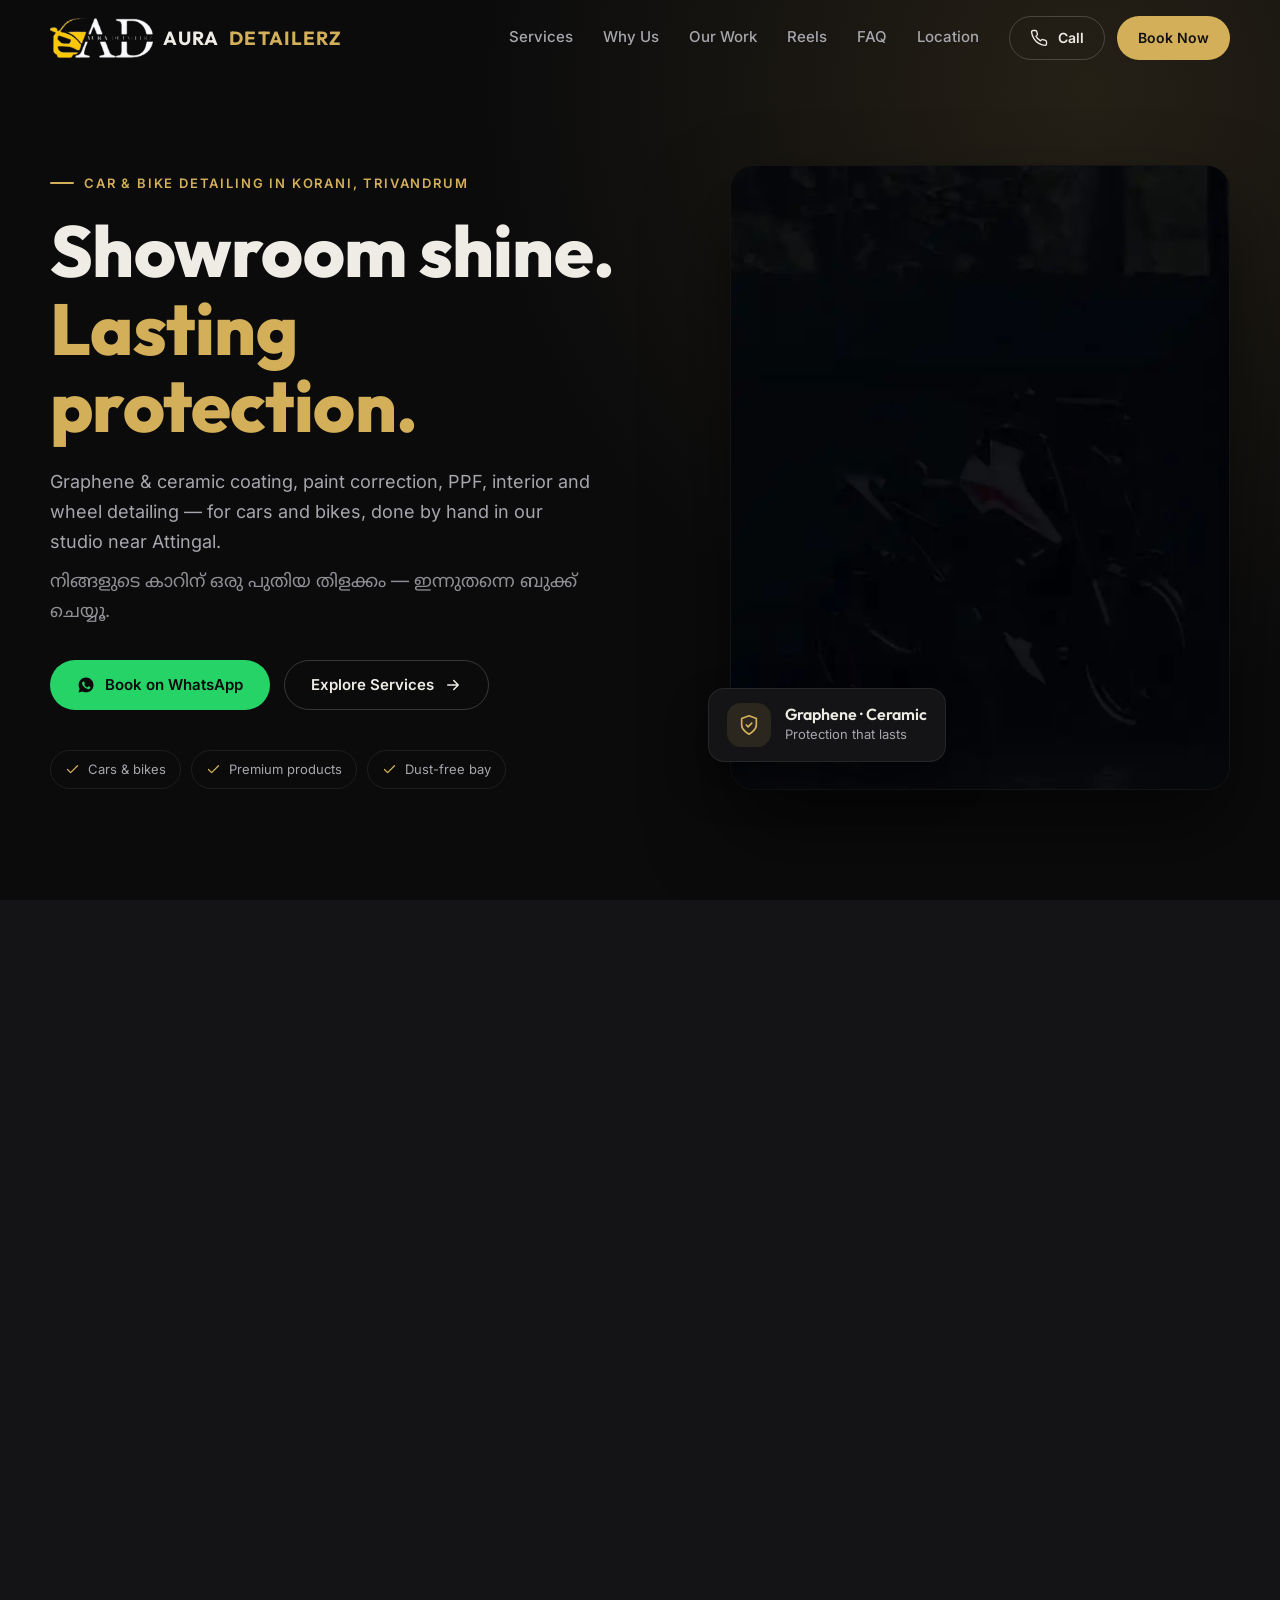
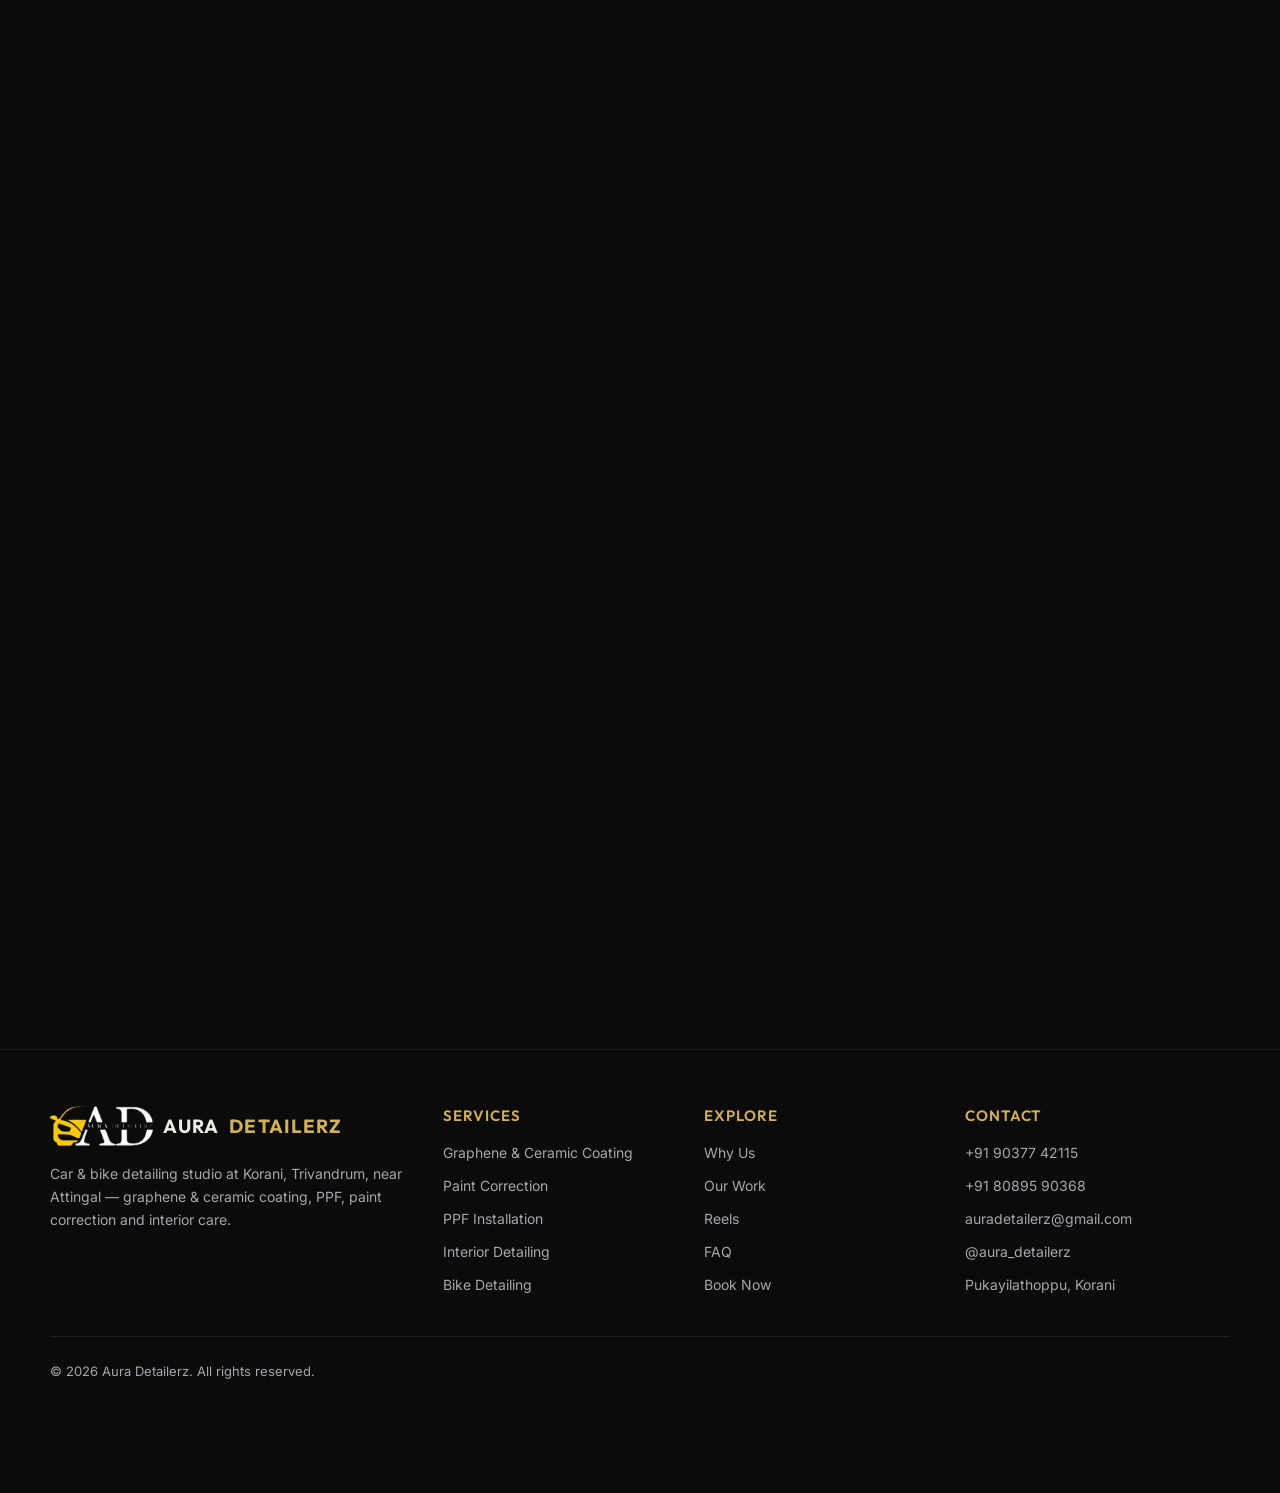
==== commit e3748387: "Redesign Aura Detailerz site - New dark/gold UI with working mobile menu, sticky Call/WhatsApp bar, " ====
--- a/index.html
+++ b/index.html
@@ -1,1334 +1,595 @@
 <!DOCTYPE html>
-<html lang="en">
+<html lang="en-IN">
 <head>
 <meta charset="UTF-8">
-<meta name="viewport" content="width=device-width, initial-scale=1.0">
-<title>Aura Detailerz – Premium Car Detailing Kerala</title>
-<link href="https://fonts.googleapis.com/css2?family=Bebas+Neue&family=Cormorant+Garamond:ital,wght@0,300;0,600;1,300;1,600&family=DM+Sans:wght@300;400;500&display=swap" rel="stylesheet">
-<style>
-*, *::before, *::after { box-sizing: border-box; margin: 0; padding: 0; }
-
-:root {
-  --gold: #C9A84C;
-  --gold-light: #E8C96A;
-  --gold-dim: rgba(201,168,76,0.15);
-  --dark: #080808;
-  --charcoal: #111111;
-  --mid: #1C1C1C;
-  --white: #F2EFE8;
-  --grey: #777;
-  --light-grey: #AAAAAA;
+<meta http-equiv="Content-Security-Policy" content="default-src 'none'; script-src 'self'; style-src 'self'; img-src 'self' data:; media-src 'self'; font-src 'self'; connect-src 'self'; manifest-src 'self'; form-action 'none'; base-uri 'none'; object-src 'none'; frame-src 'none'; worker-src 'none'; upgrade-insecure-requests">
+<meta name="referrer" content="strict-origin-when-cross-origin">
+<meta name="viewport" content="width=device-width, initial-scale=1">
+<title>Car &amp; Bike Detailing in Trivandrum | Aura Detailerz, Korani</title>
+<meta name="description" content="Car &amp; bike detailing at Korani, Trivandrum (near Attingal): graphene &amp; ceramic coating, paint correction, PPF, interior &amp; wheel cleaning. Book on WhatsApp.">
+<link rel="canonical" href="https://machinisthands.github.io/auradetailerz/">
+<meta name="geo.region" content="IN-KL">
+<meta name="geo.placename" content="Korani, Thiruvananthapuram">
+<meta name="theme-color" content="#0B0B0C">
+<meta property="og:type" content="website">
+<meta property="og:site_name" content="Aura Detailerz">
+<meta property="og:locale" content="en_IN">
+<meta property="og:url" content="https://machinisthands.github.io/auradetailerz/">
+<meta property="og:title" content="Aura Detailerz – Car &amp; Bike Detailing in Korani, Trivandrum">
+<meta property="og:description" content="Graphene &amp; ceramic coating, paint correction, PPF, interior and wheel detailing. Book on WhatsApp.">
+<meta property="og:image" content="https://machinisthands.github.io/auradetailerz/img/og-image.jpg">
+<meta property="og:image:width" content="1200">
+<meta property="og:image:height" content="630">
+<meta property="og:image:alt" content="Aura Detailerz – car and bike detailing in Korani, Trivandrum">
+<meta name="twitter:card" content="summary_large_image">
+<link rel="icon" href="favicon.ico" sizes="any">
+<link rel="icon" href="icon.svg" type="image/svg+xml">
+<link rel="apple-touch-icon" href="icon.png">
+<link rel="manifest" href="site.webmanifest">
+
+<link rel="preload" as="image" href="img/hero-poster.webp" fetchpriority="high">
+<link rel="preload" as="font" type="font/woff2" href="fonts/inter.woff2" crossorigin>
+<link rel="preload" as="font" type="font/woff2" href="fonts/outfit.woff2" crossorigin>
+
+<script type="application/ld+json">
+{
+  "@context": "https://schema.org",
+  "@graph": [
+    {
+      "@type": "WebSite",
+      "@id": "https://machinisthands.github.io/auradetailerz/#website",
+      "url": "https://machinisthands.github.io/auradetailerz/",
+      "name": "Aura Detailerz",
+      "inLanguage": "en-IN",
+      "publisher": {
+        "@id": "https://machinisthands.github.io/auradetailerz/#business"
+      }
+    },
+    {
+      "@type": "WebPage",
+      "@id": "https://machinisthands.github.io/auradetailerz/#webpage",
+      "url": "https://machinisthands.github.io/auradetailerz/",
+      "name": "Car & Bike Detailing in Trivandrum | Aura Detailerz, Korani",
+      "isPartOf": {
+        "@id": "https://machinisthands.github.io/auradetailerz/#website"
+      },
+      "about": {
+        "@id": "https://machinisthands.github.io/auradetailerz/#business"
+      },
+      "primaryImageOfPage": "https://machinisthands.github.io/auradetailerz/img/og-image.jpg",
+      "inLanguage": "en-IN"
+    },
+    {
+      "@type": "AutoWash",
+      "@id": "https://machinisthands.github.io/auradetailerz/#business",
+      "name": "Aura Detailerz",
+      "description": "Car and bike detailing studio offering graphene and ceramic coating, paint correction, PPF, interior, wheel and bike detailing.",
+      "url": "https://machinisthands.github.io/auradetailerz/",
+      "logo": "https://machinisthands.github.io/auradetailerz/img/logo.png",
+      "image": [
+        "https://machinisthands.github.io/auradetailerz/img/og-image.jpg",
+        "https://machinisthands.github.io/auradetailerz/img/kwid-front.webp",
+        "https://machinisthands.github.io/auradetailerz/img/bike-ktm.webp",
+        "https://machinisthands.github.io/auradetailerz/img/graphene-coating.webp"
+      ],
+      "telephone": "+91-80895-90368",
+      "email": "auradetailerz@gmail.com",
+      "address": {
+        "@type": "PostalAddress",
+        "streetAddress": "Pukayilathoppu, Korani",
+        "addressLocality": "Thiruvananthapuram",
+        "addressRegion": "Kerala",
+        "addressCountry": "IN"
+      },
+      "areaServed": [
+        {
+          "@type": "City",
+          "name": "Thiruvananthapuram"
+        },
+        {
+          "@type": "City",
+          "name": "Attingal"
+        }
+      ],
+      "hasMap": "https://share.google/nrnpGfa8732DpCfRe",
+      "sameAs": [
+        "https://www.instagram.com/aura_detailerz"
+      ],
+      "contactPoint": [
+        {
+          "@type": "ContactPoint",
+          "telephone": "+91-80895-90368",
+          "contactType": "customer service",
+          "availableLanguage": [
+            "en",
+            "ml"
+          ]
+        },
+        {
+          "@type": "ContactPoint",
+          "telephone": "+91-90377-42115",
+          "contactType": "reservations",
+          "availableLanguage": [
+            "en",
+            "ml"
+          ]
+        }
+      ],
+      "hasOfferCatalog": {
+        "@type": "OfferCatalog",
+        "name": "Detailing services",
+        "itemListElement": [
+          {
+            "@type": "Offer",
+            "itemOffered": {
+              "@type": "Service",
+              "name": "Graphene & Ceramic Coating"
+            }
+          },
+          {
+            "@type": "Offer",
+            "itemOffered": {
+              "@type": "Service",
+              "name": "Paint Correction"
+            }
+          },
+          {
+            "@type": "Offer",
+            "itemOffered": {
+              "@type": "Service",
+              "name": "PPF Installation"
+            }
+          },
+          {
+            "@type": "Offer",
+            "itemOffered": {
+              "@type": "Service",
+              "name": "Interior Detailing"
+            }
+          },
+          {
+            "@type": "Offer",
+            "itemOffered": {
+              "@type": "Service",
+              "name": "Wheel & Tyre Detailing"
+            }
+          },
+          {
+            "@type": "Offer",
+            "itemOffered": {
+              "@type": "Service",
+              "name": "Bike Detailing"
+            }
+          },
+          {
+            "@type": "Offer",
+            "itemOffered": {
+              "@type": "Service",
+              "name": "Full Detail Package"
+            }
+          }
+        ]
+      },
+      "alternateName": "Aura Detailerz Korani"
+    },
+    {
+      "@type": "FAQPage",
+      "@id": "https://machinisthands.github.io/auradetailerz/#faq",
+      "mainEntity": [
+        {
+          "@type": "Question",
+          "name": "Ceramic coating or PPF — which one do I need?",
+          "acceptedAnswer": {
+            "@type": "Answer",
+            "text": "Ceramic coating adds gloss and makes the paint easy to clean. PPF is a physical film that protects against stone chips and scratches. Many owners combine both: PPF on high-impact areas, ceramic on the rest. We'll advise after inspecting your car."
+          }
+        },
+        {
+          "@type": "Question",
+          "name": "Ceramic or graphene coating — what's the difference?",
+          "acceptedAnswer": {
+            "@type": "Answer",
+            "text": "Both add gloss and a protective, water-repellent layer. Graphene coatings are a newer formulation known for strong water beading. We'll recommend the right one for your car and budget."
+          }
+        },
+        {
+          "@type": "Question",
+          "name": "Do you detail bikes too?",
+          "acceptedAnswer": {
+            "@type": "Answer",
+            "text": "Yes — from cruisers like the Royal Enfield Continental GT to superbikes like the KTM Duke. Foam wash, degreasing and coating are all available for bikes."
+          }
+        },
+        {
+          "@type": "Question",
+          "name": "How long will my car be at the studio?",
+          "acceptedAnswer": {
+            "@type": "Answer",
+            "text": "It depends on the service and your car's condition. Interior detailing is usually quicker; paint correction and coating jobs need more time for prep and curing. We'll give you a clear timeline when you book."
+          }
+        },
+        {
+          "@type": "Question",
+          "name": "How do I book?",
+          "acceptedAnswer": {
+            "@type": "Answer",
+            "text": "Use the booking form, message us on WhatsApp, or call either number. We'll confirm a slot and share the price before starting."
+          }
+        }
+      ]
+    },
+    {
+      "@type": "VideoObject",
+      "name": "Renault Kwid transformation",
+      "description": "Exterior and interior detailing of a Renault Kwid at Aura Detailerz.",
+      "thumbnailUrl": "https://machinisthands.github.io/auradetailerz/img/kwid-front-400.webp",
+      "contentUrl": "https://machinisthands.github.io/auradetailerz/video/kwid.mp4",
+      "uploadDate": "2026-11-18",
+      "duration": "PT35S",
+      "publisher": {
+        "@id": "https://machinisthands.github.io/auradetailerz/#business"
+      }
+    },
+    {
+      "@type": "VideoObject",
+      "name": "Graphene coating water beading test",
+      "description": "Water beading on blue paint after a graphene coating at Aura Detailerz.",
+      "thumbnailUrl": "https://machinisthands.github.io/auradetailerz/img/graphene-coating-400.webp",
+      "contentUrl": "https://machinisthands.github.io/auradetailerz/video/graphene.mp4",
+      "uploadDate": "2026-11-18",
+      "duration": "PT26S",
+      "publisher": {
+        "@id": "https://machinisthands.github.io/auradetailerz/#business"
+      }
+    },
+    {
+      "@type": "VideoObject",
+      "name": "Wheel deep clean with iron remover",
+      "description": "Alloy wheel decontamination with iron remover, foam and brushes (2x speed).",
+      "thumbnailUrl": "https://machinisthands.github.io/auradetailerz/img/wheel-after-400.webp",
+      "contentUrl": "https://machinisthands.github.io/auradetailerz/video/wheels.mp4",
+      "uploadDate": "2026-11-18",
+      "duration": "PT31S",
+      "publisher": {
+        "@id": "https://machinisthands.github.io/auradetailerz/#business"
+      }
+    },
+    {
+      "@type": "VideoObject",
+      "name": "Royal Enfield Continental GT foam wash",
+      "description": "Foam wash and detailing of a Royal Enfield Continental GT.",
+      "thumbnailUrl": "https://machinisthands.github.io/auradetailerz/img/bike-re.webp",
+      "contentUrl": "https://machinisthands.github.io/auradetailerz/video/bike-wash.mp4",
+      "uploadDate": "2026-11-18",
+      "duration": "PT25S",
+      "publisher": {
+        "@id": "https://machinisthands.github.io/auradetailerz/#business"
+      }
+    }
+  ]
 }
-
-html { scroll-behavior: smooth; }
-
-body {
-  background: var(--dark);
-  color: var(--white);
-  font-family: 'DM Sans', sans-serif;
-  overflow-x: hidden;
-  cursor: none;
-}
-
-/* Custom cursor */
-.cursor {
-  position: fixed;
-  width: 10px; height: 10px;
-  background: var(--gold);
-  border-radius: 50%;
-  pointer-events: none;
-  z-index: 9999;
-  transition: transform 0.15s ease;
-  transform: translate(-50%, -50%);
-}
-.cursor-ring {
-  position: fixed;
-  width: 36px; height: 36px;
-  border: 1px solid var(--gold);
-  border-radius: 50%;
-  pointer-events: none;
-  z-index: 9998;
-  transition: transform 0.35s ease, width 0.3s, height 0.3s, opacity 0.3s;
-  transform: translate(-50%, -50%);
-  opacity: 0.5;
-}
-
-/* Grain */
-body::after {
-  content: '';
-  position: fixed;
-  inset: 0;
-  background-image: url("data:image/svg+xml,%3Csvg viewBox='0 0 256 256' xmlns='http://www.w3.org/2000/svg'%3E%3Cfilter id='n'%3E%3CfeTurbulence type='fractalNoise' baseFrequency='0.9' numOctaves='4' stitchTiles='stitch'/%3E%3C/filter%3E%3Crect width='100%25' height='100%25' filter='url(%23n)' opacity='0.035'/%3E%3C/svg%3E");
-  pointer-events: none;
-  z-index: 9000;
-}
-
-/* ====== NAV ====== */
-nav {
-  position: fixed;
-  top: 0; left: 0; right: 0;
-  z-index: 1000;
-  display: flex;
-  align-items: center;
-  justify-content: space-between;
-  padding: 24px 60px;
-  background: linear-gradient(to bottom, rgba(8,8,8,0.95), transparent);
-  transition: background 0.3s;
-}
-nav.scrolled {
-  background: rgba(8,8,8,0.97);
-  padding: 16px 60px;
-  border-bottom: 1px solid rgba(201,168,76,0.1);
-}
-.nav-logo {
-  display: flex;
-  align-items: center;
-  gap: 12px;
-  text-decoration: none;
-}
-.nav-logo-box {
-  width: 38px; height: 38px;
-  background: var(--gold);
-  display: grid;
-  place-items: center;
-  font-family: 'Bebas Neue', sans-serif;
-  font-size: 17px;
-  color: var(--dark);
-  letter-spacing: 1px;
-}
-.nav-logo-text {
-  font-family: 'Bebas Neue', sans-serif;
-  font-size: 20px;
-  letter-spacing: 4px;
-  color: var(--white);
-}
-.nav-logo-text span { color: var(--gold); }
-.nav-links {
-  display: flex;
-  gap: 40px;
-  list-style: none;
-}
-.nav-links a {
-  font-size: 11px;
-  letter-spacing: 2.5px;
-  text-transform: uppercase;
-  color: var(--light-grey);
-  text-decoration: none;
-  transition: color 0.2s;
-  font-weight: 500;
-}
-.nav-links a:hover { color: var(--gold); }
-.nav-cta {
-  font-family: 'Bebas Neue', sans-serif;
-  font-size: 13px;
-  letter-spacing: 3px;
-  color: var(--dark);
-  background: var(--gold);
-  padding: 10px 28px;
-  text-decoration: none;
-  clip-path: polygon(6px 0%, 100% 0%, calc(100% - 6px) 100%, 0% 100%);
-  transition: background 0.2s;
-}
-.nav-cta:hover { background: var(--gold-light); }
-
-/* ====== HERO ====== */
-.hero {
-  min-height: 100vh;
-  display: flex;
-  align-items: center;
-  position: relative;
-  overflow: hidden;
-  padding: 0 60px;
-}
-.hero-bg {
-  position: absolute;
-  inset: 0;
-  background: linear-gradient(135deg, #080808 0%, #141414 50%, #0D0D0D 100%);
-}
-.hero-bg-car {
-  position: absolute;
-  right: -2%;
-  bottom: 0;
-  width: 62%;
-  height: 100%;
-  object-fit: cover;
-  object-position: left center;
-  opacity: 0.45;
-  filter: saturate(0.6) contrast(1.2);
-  mask-image: linear-gradient(to left, rgba(0,0,0,0.9) 40%, transparent 100%);
-  -webkit-mask-image: linear-gradient(to left, rgba(0,0,0,0.9) 40%, transparent 100%);
-  animation: heroFloat 12s ease-in-out infinite;
-}
-@keyframes heroFloat {
-  0%,100% { transform: scale(1.02) translateY(0); }
-  50%      { transform: scale(1.0) translateY(-8px); }
-}
-.hero-glow {
-  position: absolute;
-  bottom: 10%;
-  right: 20%;
-  width: 400px; height: 400px;
-  background: radial-gradient(circle, rgba(201,168,76,0.08) 0%, transparent 70%);
-  border-radius: 50%;
-  pointer-events: none;
-}
-.hero-content {
-  position: relative;
-  z-index: 2;
-  max-width: 580px;
-}
-.hero-eyebrow {
-  display: flex;
-  align-items: center;
-  gap: 12px;
-  font-size: 10px;
-  letter-spacing: 4px;
-  text-transform: uppercase;
-  color: var(--gold);
-  margin-bottom: 24px;
-  opacity: 0;
-  animation: fadeUp 0.8s 0.3s forwards;
-}
-.hero-eyebrow::before {
-  content: '';
-  display: block;
-  width: 30px; height: 1px;
-  background: var(--gold);
-}
-.hero-title {
-  font-family: 'Bebas Neue', sans-serif;
-  font-size: clamp(72px, 9vw, 110px);
-  line-height: 0.88;
-  letter-spacing: 2px;
-  margin-bottom: 28px;
-  opacity: 0;
-  animation: fadeUp 0.8s 0.5s forwards;
-}
-.hero-title .italic {
-  font-family: 'Cormorant Garamond', serif;
-  font-style: italic;
-  font-weight: 300;
-  color: var(--gold);
-  font-size: clamp(80px, 10vw, 120px);
-}
-.hero-sub {
-  font-size: 15px;
-  font-weight: 300;
-  color: var(--light-grey);
-  line-height: 1.8;
-  max-width: 400px;
-  margin-bottom: 48px;
-  opacity: 0;
-  animation: fadeUp 0.8s 0.7s forwards;
-}
-.hero-actions {
-  display: flex;
-  align-items: center;
-  gap: 28px;
-  opacity: 0;
-  animation: fadeUp 0.8s 0.9s forwards;
-}
-.btn-primary {
-  font-family: 'Bebas Neue', sans-serif;
-  font-size: 15px;
-  letter-spacing: 3px;
-  color: var(--dark);
-  background: var(--gold);
-  padding: 16px 42px;
-  text-decoration: none;
-  clip-path: polygon(8px 0%, 100% 0%, calc(100% - 8px) 100%, 0% 100%);
-  transition: background 0.2s, transform 0.2s;
-  display: inline-block;
-}
-.btn-primary:hover { background: var(--gold-light); transform: translateY(-3px); }
-.btn-ghost {
-  font-size: 12px;
-  letter-spacing: 2px;
-  text-transform: uppercase;
-  color: var(--light-grey);
-  text-decoration: none;
-  display: flex;
-  align-items: center;
-  gap: 10px;
-  transition: color 0.2s;
-}
-.btn-ghost:hover { color: var(--gold); }
-.btn-ghost::after {
-  content: '→';
-  font-size: 18px;
-  transition: transform 0.2s;
-}
-.btn-ghost:hover::after { transform: translateX(4px); }
-
-.hero-stats {
-  position: absolute;
-  bottom: 60px;
-  right: 60px;
-  display: flex;
-  gap: 48px;
-  opacity: 0;
-  animation: fadeUp 0.8s 1.1s forwards;
-  z-index: 2;
-}
-.stat-item { text-align: center; }
-.stat-num {
-  font-family: 'Bebas Neue', sans-serif;
-  font-size: 42px;
-  color: var(--gold);
-  line-height: 1;
-}
-.stat-label {
-  font-size: 10px;
-  letter-spacing: 2px;
-  text-transform: uppercase;
-  color: var(--grey);
-  margin-top: 4px;
-}
-.scroll-hint {
-  position: absolute;
-  bottom: 60px;
-  left: 60px;
-  display: flex;
-  align-items: center;
-  gap: 12px;
-  font-size: 10px;
-  letter-spacing: 3px;
-  text-transform: uppercase;
-  color: var(--grey);
-  z-index: 2;
-  opacity: 0;
-  animation: fadeUp 0.8s 1.3s forwards;
-}
-.scroll-line {
-  width: 40px; height: 1px;
-  background: var(--grey);
-  position: relative;
-  overflow: hidden;
-}
-.scroll-line::after {
-  content: '';
-  position: absolute;
-  top: 0; left: -100%;
-  width: 100%; height: 100%;
-  background: var(--gold);
-  animation: scrollAnim 2s 2s infinite;
-}
-@keyframes scrollAnim {
-  from { left: -100%; }
-  to   { left: 100%; }
-}
-
-/* ====== SECTION COMMON ====== */
-section { padding: 120px 60px; }
-.section-label {
-  font-size: 10px;
-  letter-spacing: 4px;
-  text-transform: uppercase;
-  color: var(--gold);
-  display: flex;
-  align-items: center;
-  gap: 12px;
-  margin-bottom: 20px;
-}
-.section-label::before {
-  content: '';
-  display: block;
-  width: 24px; height: 1px;
-  background: var(--gold);
-}
-.section-title {
-  font-family: 'Bebas Neue', sans-serif;
-  font-size: clamp(44px, 5vw, 64px);
-  line-height: 1;
-  letter-spacing: 2px;
-  margin-bottom: 16px;
-}
-.section-title .gold { color: var(--gold); }
-.section-title .italic {
-  font-family: 'Cormorant Garamond', serif;
-  font-style: italic;
-  font-weight: 300;
-}
-
-/* ====== SERVICES ====== */
-.services-section {
-  background: var(--charcoal);
-  position: relative;
-  overflow: hidden;
-}
-.services-section::before {
-  content: 'DETAIL';
-  position: absolute;
-  top: 50%;
-  left: 50%;
-  transform: translate(-50%, -50%);
-  font-family: 'Bebas Neue', sans-serif;
-  font-size: 22vw;
-  color: rgba(255,255,255,0.015);
-  white-space: nowrap;
-  pointer-events: none;
-  letter-spacing: 10px;
-}
-.services-intro {
-  display: grid;
-  grid-template-columns: 1fr 1fr;
-  gap: 80px;
-  align-items: end;
-  margin-bottom: 80px;
-}
-.services-desc {
-  font-size: 15px;
-  font-weight: 300;
-  color: var(--light-grey);
-  line-height: 1.9;
-  align-self: end;
-}
-.services-grid {
-  display: grid;
-  grid-template-columns: repeat(4, 1fr);
-  gap: 2px;
-}
-.service-card {
-  background: var(--mid);
-  padding: 48px 32px;
-  position: relative;
-  overflow: hidden;
-  transition: background 0.3s;
-  cursor: none;
-}
-.service-card::before {
-  content: '';
-  position: absolute;
-  bottom: 0; left: 0;
-  width: 0; height: 2px;
-  background: var(--gold);
-  transition: width 0.4s ease;
-}
-.service-card:hover { background: #222; }
-.service-card:hover::before { width: 100%; }
-.service-num {
-  font-family: 'Bebas Neue', sans-serif;
-  font-size: 13px;
-  color: var(--gold);
-  letter-spacing: 2px;
-  margin-bottom: 32px;
-  opacity: 0.7;
-}
-.service-icon {
-  font-size: 32px;
-  margin-bottom: 20px;
-  display: block;
-}
-.service-name {
-  font-family: 'Bebas Neue', sans-serif;
-  font-size: 22px;
-  letter-spacing: 2px;
-  margin-bottom: 12px;
-  color: var(--white);
-}
-.service-desc {
-  font-size: 12px;
-  font-weight: 300;
-  color: var(--grey);
-  line-height: 1.8;
-}
-
-/* ====== ABOUT ====== */
-.about-section {
-  display: grid;
-  grid-template-columns: 1fr 1fr;
-  gap: 100px;
-  align-items: center;
-}
-.about-img-wrap {
-  position: relative;
-}
-.about-img {
-  width: 100%;
-  aspect-ratio: 4/5;
-  object-fit: cover;
-  filter: saturate(0.8) contrast(1.1);
-  display: block;
-}
-.about-img-frame {
-  position: absolute;
-  top: -20px; left: -20px;
-  right: 20px; bottom: 20px;
-  border: 1px solid var(--gold);
-  opacity: 0.25;
-  pointer-events: none;
-}
-.about-badge {
-  position: absolute;
-  bottom: -20px;
-  right: -20px;
-  background: var(--gold);
-  color: var(--dark);
-  padding: 28px;
-  text-align: center;
-}
-.about-badge-num {
-  font-family: 'Bebas Neue', sans-serif;
-  font-size: 44px;
-  line-height: 1;
-}
-.about-badge-text {
-  font-size: 10px;
-  letter-spacing: 2px;
-  text-transform: uppercase;
-  font-weight: 600;
-}
-.about-content { }
-.about-text {
-  font-size: 15px;
-  font-weight: 300;
-  color: var(--light-grey);
-  line-height: 1.9;
-  margin-bottom: 20px;
-}
-.about-features {
-  display: grid;
-  grid-template-columns: 1fr 1fr;
-  gap: 16px;
-  margin-top: 40px;
-}
-.feature-item {
-  display: flex;
-  align-items: center;
-  gap: 10px;
-  font-size: 12px;
-  letter-spacing: 1px;
-  text-transform: uppercase;
-  font-weight: 500;
-  color: var(--light-grey);
-}
-.feature-dot {
-  width: 6px; height: 6px;
-  background: var(--gold);
-  border-radius: 50%;
-  flex-shrink: 0;
-}
-
-/* ====== PROCESS ====== */
-.process-section {
-  background: var(--charcoal);
-  text-align: center;
-}
-.process-grid {
-  display: grid;
-  grid-template-columns: repeat(4, 1fr);
-  gap: 0;
-  margin-top: 80px;
-  position: relative;
-}
-.process-grid::before {
-  content: '';
-  position: absolute;
-  top: 36px;
-  left: 12.5%;
-  width: 75%;
-  height: 1px;
-  background: linear-gradient(to right, transparent, var(--gold-dim), var(--gold), var(--gold-dim), transparent);
-}
-.process-step {
-  padding: 0 32px;
-  text-align: center;
-}
-.step-num {
-  width: 72px; height: 72px;
-  border: 1px solid var(--gold);
-  border-radius: 50%;
-  display: grid;
-  place-items: center;
-  font-family: 'Bebas Neue', sans-serif;
-  font-size: 26px;
-  color: var(--gold);
-  margin: 0 auto 32px;
-  background: var(--charcoal);
-  position: relative;
-  z-index: 1;
-}
-.step-title {
-  font-family: 'Bebas Neue', sans-serif;
-  font-size: 20px;
-  letter-spacing: 2px;
-  margin-bottom: 12px;
-}
-.step-desc {
-  font-size: 12px;
-  font-weight: 300;
-  color: var(--grey);
-  line-height: 1.8;
-}
-
-/* ====== GALLERY ====== */
-.gallery-section { padding: 120px 0; }
-.gallery-header {
-  padding: 0 60px;
-  margin-bottom: 60px;
-  display: flex;
-  align-items: flex-end;
-  justify-content: space-between;
-}
-.gallery-grid {
-  display: grid;
-  grid-template-columns: 2fr 1fr 1fr;
-  grid-template-rows: 300px 300px;
-  gap: 3px;
-}
-.gallery-item {
-  overflow: hidden;
-  position: relative;
-  background: var(--mid);
-}
-.gallery-item:first-child {
-  grid-row: span 2;
-}
-.gallery-item img {
-  width: 100%;
-  height: 100%;
-  object-fit: cover;
-  filter: saturate(0.7);
-  transition: transform 0.6s ease, filter 0.4s;
-}
-.gallery-item:hover img {
-  transform: scale(1.06);
-  filter: saturate(1);
-}
-.gallery-overlay {
-  position: absolute;
-  inset: 0;
-  background: linear-gradient(to top, rgba(8,8,8,0.7) 0%, transparent 60%);
-  opacity: 0;
-  transition: opacity 0.3s;
-}
-.gallery-item:hover .gallery-overlay { opacity: 1; }
-.gallery-placeholder {
-  width: 100%;
-  height: 100%;
-  background: linear-gradient(135deg, #1a1a1a, #222);
-  display: flex;
-  align-items: center;
-  justify-content: center;
-  font-family: 'Bebas Neue', sans-serif;
-  font-size: 13px;
-  letter-spacing: 3px;
-  color: var(--grey);
-}
-
-/* ====== TESTIMONIALS ====== */
-.testimonials-section {
-  background: var(--dark);
-  overflow: hidden;
-}
-.testimonials-grid {
-  display: grid;
-  grid-template-columns: repeat(3, 1fr);
-  gap: 2px;
-  margin-top: 80px;
-}
-.testimonial-card {
-  background: var(--charcoal);
-  padding: 48px 40px;
-  position: relative;
-}
-.testimonial-card::before {
-  content: '"';
-  font-family: 'Cormorant Garamond', serif;
-  font-size: 120px;
-  color: var(--gold);
-  opacity: 0.15;
-  position: absolute;
-  top: 10px; left: 28px;
-  line-height: 1;
-}
-.testimonial-stars {
-  color: var(--gold);
-  font-size: 13px;
-  letter-spacing: 3px;
-  margin-bottom: 20px;
-}
-.testimonial-text {
-  font-family: 'Cormorant Garamond', serif;
-  font-style: italic;
-  font-size: 18px;
-  font-weight: 300;
-  line-height: 1.7;
-  color: var(--white);
-  margin-bottom: 32px;
-}
-.testimonial-author {
-  font-size: 11px;
-  letter-spacing: 2px;
-  text-transform: uppercase;
-  color: var(--grey);
-}
-.testimonial-author strong {
-  display: block;
-  color: var(--gold);
-  font-size: 13px;
-  letter-spacing: 1px;
-  margin-bottom: 4px;
-  font-weight: 500;
-}
-
-/* ====== CTA BANNER ====== */
-.cta-section {
-  background: var(--gold);
-  padding: 100px 60px;
-  text-align: center;
-  position: relative;
-  overflow: hidden;
-}
-.cta-section::before {
-  content: 'AURA';
-  position: absolute;
-  top: 50%;
-  left: 50%;
-  transform: translate(-50%, -50%);
-  font-family: 'Bebas Neue', sans-serif;
-  font-size: 20vw;
-  color: rgba(0,0,0,0.06);
-  white-space: nowrap;
-  pointer-events: none;
-  letter-spacing: 20px;
-}
-.cta-title {
-  font-family: 'Bebas Neue', sans-serif;
-  font-size: clamp(44px, 6vw, 80px);
-  color: var(--dark);
-  line-height: 1;
-  letter-spacing: 2px;
-  margin-bottom: 20px;
-}
-.cta-sub {
-  font-size: 14px;
-  color: rgba(0,0,0,0.6);
-  font-weight: 300;
-  margin-bottom: 48px;
-  letter-spacing: 1px;
-}
-.btn-dark {
-  font-family: 'Bebas Neue', sans-serif;
-  font-size: 16px;
-  letter-spacing: 3px;
-  color: var(--gold);
-  background: var(--dark);
-  padding: 18px 52px;
-  text-decoration: none;
-  display: inline-block;
-  clip-path: polygon(10px 0%, 100% 0%, calc(100% - 10px) 100%, 0% 100%);
-  transition: background 0.2s, transform 0.2s;
-}
-.btn-dark:hover { background: #111; transform: translateY(-3px); }
-
-/* ====== FOOTER ====== */
-footer {
-  background: #050505;
-  padding: 80px 60px 40px;
-  border-top: 1px solid rgba(201,168,76,0.1);
-}
-.footer-grid {
-  display: grid;
-  grid-template-columns: 2fr 1fr 1fr 1fr;
-  gap: 60px;
-  margin-bottom: 60px;
-}
-.footer-brand-desc {
-  font-size: 13px;
-  font-weight: 300;
-  color: var(--grey);
-  line-height: 1.8;
-  margin-top: 16px;
-  max-width: 260px;
-}
-.footer-heading {
-  font-family: 'Bebas Neue', sans-serif;
-  font-size: 14px;
-  letter-spacing: 3px;
-  color: var(--gold);
-  margin-bottom: 24px;
-}
-.footer-links {
-  list-style: none;
-  display: flex;
-  flex-direction: column;
-  gap: 12px;
-}
-.footer-links a {
-  font-size: 12px;
-  font-weight: 300;
-  color: var(--grey);
-  text-decoration: none;
-  letter-spacing: 0.5px;
-  transition: color 0.2s;
-}
-.footer-links a:hover { color: var(--gold); }
-.footer-contact-item {
-  font-size: 12px;
-  font-weight: 300;
-  color: var(--grey);
-  line-height: 1.7;
-  margin-bottom: 12px;
-}
-.footer-contact-item strong {
-  display: block;
-  color: var(--light-grey);
-  font-weight: 500;
-  font-size: 11px;
-  letter-spacing: 1px;
-  text-transform: uppercase;
-  margin-bottom: 3px;
-}
-.footer-bottom {
-  border-top: 1px solid #1a1a1a;
-  padding-top: 32px;
-  display: flex;
-  align-items: center;
-  justify-content: space-between;
-  font-size: 11px;
-  color: #444;
-  letter-spacing: 1px;
-}
-.footer-bottom span { color: var(--gold); }
-
-/* Animations */
-@keyframes fadeUp {
-  from { opacity: 0; transform: translateY(24px); }
-  to   { opacity: 1; transform: translateY(0); }
-}
-
-/* Scroll reveal */
-.reveal {
-  opacity: 0;
-  transform: translateY(30px);
-  transition: opacity 0.8s ease, transform 0.8s ease;
-}
-.reveal.visible {
-  opacity: 1;
-  transform: translateY(0);
-}
-
-/* Mobile nav hamburger */
-.hamburger { display: none; }
-
-@media (max-width: 768px) {
-  nav { padding: 20px 24px; }
-  nav.scrolled { padding: 14px 24px; }
-  .nav-links, .nav-cta { display: none; }
-  .hamburger { display: block; font-size: 22px; color: var(--white); background: none; border: none; cursor: pointer; }
-  section { padding: 80px 24px; }
-  .hero { padding: 0 24px; min-height: 100svh; }
-  .hero-title { font-size: 64px; }
-  .hero-bg-car { width: 100%; opacity: 0.2; right: 0; }
-  .hero-stats { bottom: 30px; right: 24px; gap: 24px; }
-  .stat-num { font-size: 28px; }
-  .scroll-hint { display: none; }
-  .services-intro { grid-template-columns: 1fr; gap: 20px; }
-  .services-grid { grid-template-columns: 1fr 1fr; }
-  .about-section { grid-template-columns: 1fr; gap: 50px; padding: 80px 24px; }
-  .process-grid { grid-template-columns: 1fr 1fr; }
-  .process-grid::before { display: none; }
-  .gallery-grid { grid-template-columns: 1fr; grid-template-rows: auto; }
-  .gallery-item:first-child { grid-row: span 1; height: 300px; }
-  .gallery-item { height: 200px; }
-  .gallery-section { padding: 80px 0; }
-  .gallery-header { padding: 0 24px; flex-direction: column; align-items: flex-start; gap: 16px; }
-  .testimonials-grid { grid-template-columns: 1fr; }
-  .footer-grid { grid-template-columns: 1fr 1fr; gap: 40px; }
-  .footer-bottom { flex-direction: column; gap: 12px; text-align: center; }
-  .cta-section { padding: 80px 24px; }
-}
-</style>
+</script>
+
+<link rel="stylesheet" href="css/style.css">
+<script src="js/app.js" defer></script>
 </head>
 <body>
-
-<div class="cursor" id="cursor"></div>
-<div class="cursor-ring" id="cursorRing"></div>
-
-<!-- NAV -->
-<nav id="navbar">
-  <a href="#" class="nav-logo">
-    <div class="nav-logo-box">AD</div>
-    <div class="nav-logo-text">AURA <span>DETAILERZ</span></div>
+<svg class="sprite" width="0" height="0" aria-hidden="true">
+  <symbol id="i-wa" viewBox="0 0 24 24"><path fill="currentColor" d="M12.04 2C6.58 2 2.13 6.45 2.13 11.91c0 1.75.46 3.45 1.32 4.95L2.05 22l5.25-1.38a9.9 9.9 0 0 0 4.74 1.21h.01c5.46 0 9.91-4.45 9.91-9.91C21.96 6.45 17.5 2 12.04 2Zm5.8 14.13c-.24.69-1.42 1.32-1.95 1.37-.5.05-.97.24-3.28-.68-2.78-1.1-4.54-3.95-4.68-4.13-.13-.18-1.12-1.49-1.12-2.84 0-1.35.71-2.02.96-2.29.25-.27.55-.34.73-.34h.52c.17 0 .4-.06.62.47.24.56.79 1.92.86 2.06.07.14.11.3.02.48-.09.18-.14.3-.27.46-.14.16-.29.36-.41.48-.14.14-.28.29-.12.56.16.27.71 1.17 1.52 1.9 1.05.93 1.93 1.22 2.2 1.36.27.14.43.11.59-.07.16-.18.68-.79.86-1.06.18-.27.36-.23.61-.14.25.09 1.58.75 1.85.88.27.14.45.2.52.32.07.11.07.66-.17 1.35Z"/></symbol>
+  <symbol id="i-phone" viewBox="0 0 24 24"><path fill="none" stroke="currentColor" stroke-width="1.8" stroke-linecap="round" stroke-linejoin="round" d="M22 16.9v3a2 2 0 0 1-2.2 2 19.8 19.8 0 0 1-8.6-3.1 19.5 19.5 0 0 1-6-6A19.8 19.8 0 0 1 2.1 4.2 2 2 0 0 1 4.1 2h3a2 2 0 0 1 2 1.7c.1.9.4 1.8.7 2.7a2 2 0 0 1-.5 2.1L8 9.8a16 16 0 0 0 6 6l1.3-1.3a2 2 0 0 1 2.1-.4c.9.3 1.8.6 2.7.7a2 2 0 0 1 1.7 2Z"/></symbol>
+  <symbol id="i-shield" viewBox="0 0 24 24"><path fill="none" stroke="currentColor" stroke-width="1.8" stroke-linejoin="round" d="M12 22s8-4 8-10V5l-8-3-8 3v7c0 6 8 10 8 10Z"/><path fill="none" stroke="currentColor" stroke-width="1.8" stroke-linecap="round" stroke-linejoin="round" d="m9 12 2 2 4-4"/></symbol>
+  <symbol id="i-spark" viewBox="0 0 24 24"><path fill="none" stroke="currentColor" stroke-width="1.8" stroke-linejoin="round" d="M12 3l1.9 5.1L19 10l-5.1 1.9L12 17l-1.9-5.1L5 10l5.1-1.9L12 3ZM19 15l.8 2.2L22 18l-2.2.8L19 21l-.8-2.2L16 18l2.2-.8L19 15Z"/></symbol>
+  <symbol id="i-layers" viewBox="0 0 24 24"><path fill="none" stroke="currentColor" stroke-width="1.8" stroke-linejoin="round" d="m12 2 10 5-10 5L2 7l10-5Z"/><path fill="none" stroke="currentColor" stroke-width="1.8" stroke-linejoin="round" d="m2 12 10 5 10-5M2 17l10 5 10-5"/></symbol>
+  <symbol id="i-seat" viewBox="0 0 24 24"><path fill="none" stroke="currentColor" stroke-width="1.8" stroke-linecap="round" stroke-linejoin="round" d="M7 3h6a2 2 0 0 1 2 2v7H9L7 5V3ZM5 12h12a2 2 0 0 1 2 2v2H7a2 2 0 0 1-2-2v-2ZM8 16v5M16 16v5"/></symbol>
+  <symbol id="i-wheel" viewBox="0 0 24 24"><circle cx="12" cy="12" r="9" fill="none" stroke="currentColor" stroke-width="1.8"/><circle cx="12" cy="12" r="2.5" fill="none" stroke="currentColor" stroke-width="1.8"/><path fill="none" stroke="currentColor" stroke-width="1.8" stroke-linecap="round" d="M12 3v6.5M12 14.5V21M3 12h6.5M14.5 12H21M5.6 5.6l4.6 4.6M13.8 13.8l4.6 4.6M18.4 5.6l-4.6 4.6M10.2 13.8l-4.6 4.6"/></symbol>
+  <symbol id="i-bike" viewBox="0 0 24 24"><circle cx="5.5" cy="16" r="3.5" fill="none" stroke="currentColor" stroke-width="1.8"/><circle cx="18.5" cy="16" r="3.5" fill="none" stroke="currentColor" stroke-width="1.8"/><path fill="none" stroke="currentColor" stroke-width="1.8" stroke-linecap="round" stroke-linejoin="round" d="M5.5 16 9 9h6l3.5 7M15 9l-1.5-3H11M9 9l3 7h2"/></symbol>
+  <symbol id="i-car" viewBox="0 0 24 24"><path fill="none" stroke="currentColor" stroke-width="1.8" stroke-linecap="round" stroke-linejoin="round" d="M5 17H3v-5l2-5h14l2 5v5h-2M5 12h14"/><circle cx="7.5" cy="17" r="2" fill="none" stroke="currentColor" stroke-width="1.8"/><circle cx="16.5" cy="17" r="2" fill="none" stroke="currentColor" stroke-width="1.8"/></symbol>
+  <symbol id="i-check" viewBox="0 0 24 24"><path fill="none" stroke="currentColor" stroke-width="2" stroke-linecap="round" stroke-linejoin="round" d="M20 6 9 17l-5-5"/></symbol>
+  <symbol id="i-pin" viewBox="0 0 24 24"><path fill="none" stroke="currentColor" stroke-width="1.8" stroke-linejoin="round" d="M12 22s7-6.2 7-12a7 7 0 1 0-14 0c0 5.8 7 12 7 12Z"/><circle cx="12" cy="10" r="2.5" fill="none" stroke="currentColor" stroke-width="1.8"/></symbol>
+  <symbol id="i-ig" viewBox="0 0 24 24"><rect x="2.5" y="2.5" width="19" height="19" rx="5.5" fill="none" stroke="currentColor" stroke-width="1.8"/><circle cx="12" cy="12" r="4.2" fill="none" stroke="currentColor" stroke-width="1.8"/><circle cx="17.6" cy="6.4" r="1.2" fill="currentColor"/></symbol>
+  <symbol id="i-mail" viewBox="0 0 24 24"><rect x="3" y="5" width="18" height="14" rx="2.5" fill="none" stroke="currentColor" stroke-width="1.8"/><path fill="none" stroke="currentColor" stroke-width="1.8" stroke-linejoin="round" d="m3.5 6.5 8.5 7 8.5-7"/></symbol>
+  <symbol id="i-dust" viewBox="0 0 24 24"><path fill="none" stroke="currentColor" stroke-width="1.8" stroke-linecap="round" d="M3 7h12a3 3 0 1 0-3-3M3 12h16a3 3 0 1 1-3 3M3 17h8"/></symbol>
+  <symbol id="i-award" viewBox="0 0 24 24"><circle cx="12" cy="9" r="6" fill="none" stroke="currentColor" stroke-width="1.8"/><path fill="none" stroke="currentColor" stroke-width="1.8" stroke-linejoin="round" d="M8.5 14 7 22l5-3 5 3-1.5-8"/></symbol>
+  <symbol id="i-arrow" viewBox="0 0 24 24"><path fill="none" stroke="currentColor" stroke-width="2" stroke-linecap="round" stroke-linejoin="round" d="M5 12h14M13 6l6 6-6 6"/></symbol>
+  <symbol id="i-menu" viewBox="0 0 24 24"><path fill="none" stroke="currentColor" stroke-width="2" stroke-linecap="round" d="M4 7h16M4 12h16M4 17h16"/></symbol>
+</svg>
+
+<a class="skip" href="#main">Skip to content</a>
+
+<header class="site-header" id="header">
+  <a href="#top" class="brand" aria-label="Aura Detailerz – home"><img src="img/logo.png" alt="" width="103" height="40">AURA <span>DETAILERZ</span></a>
+  <nav class="nav" aria-label="Main">
+    <a href="#services">Services</a>
+    <a href="#why">Why Us</a>
+    <a href="#work">Our Work</a>
+    <a href="#reels">Reels</a>
+    <a href="#faq">FAQ</a>
+    <a href="#location">Location</a>
+  </nav>
+  <a href="tel:+919037742115" class="btn btn-outline"><svg aria-hidden="true"><use href="#i-phone"/></svg>Call</a>
+  <a href="#book" class="btn btn-gold">Book Now</a>
+  <button class="menu-btn" id="menuBtn" type="button" aria-label="Open menu" aria-controls="drawer" aria-expanded="false"><svg aria-hidden="true"><use href="#i-menu"/></svg></button>
+</header>
+
+<dialog class="drawer" id="drawer" aria-label="Menu">
+  <form method="dialog"><button class="close" aria-label="Close menu">×</button></form>
+  <nav aria-label="Mobile">
+    <a href="#services">Services</a>
+    <a href="#why">Why Us</a>
+    <a href="#process">Process</a>
+    <a href="#work">Our Work</a>
+    <a href="#reels">Reels</a>
+    <a href="#faq">FAQ</a>
+    <a href="#location">Location</a>
+  </nav>
+  <a href="#book" class="btn btn-gold">Book a Session</a>
+  <a href="tel:+919037742115" class="btn btn-outline"><svg aria-hidden="true"><use href="#i-phone"/></svg>+91 90377 42115</a>
+</dialog>
+
+<main id="main">
+
+<section class="hero" id="top" aria-labelledby="hero-title">
+  <div>
+    <h1 class="eyebrow" id="hero-title">Car &amp; bike detailing in Korani, Trivandrum</h1>
+    <p class="tagline">Showroom shine.<br><em>Lasting protection.</em></p>
+    <p class="hero-sub">Graphene &amp; ceramic coating, paint correction, PPF, interior and wheel detailing — for cars and bikes, done by hand in our studio near Attingal.</p>
+    <p class="hero-sub hero-ml" lang="ml">നിങ്ങളുടെ കാറിന് ഒരു പുതിയ തിളക്കം — ഇന്നുതന്നെ ബുക്ക് ചെയ്യൂ.</p>
+    <p class="actions">
+      <a href="https://wa.me/919037742115?text=Hi%20Aura%20Detailerz%2C%20I%20want%20to%20book%20a%20detailing%20session." target="_blank" rel="noopener noreferrer" class="btn btn-wa"><svg aria-hidden="true"><use href="#i-wa"/></svg>Book on WhatsApp</a>
+      <a href="#services" class="btn btn-outline">Explore Services <svg aria-hidden="true"><use href="#i-arrow"/></svg></a>
+    </p>
+    <ul class="chips">
+      <li><svg aria-hidden="true"><use href="#i-check"/></svg>Cars &amp; bikes</li>
+      <li><svg aria-hidden="true"><use href="#i-check"/></svg>Premium products</li>
+      <li><svg aria-hidden="true"><use href="#i-check"/></svg>Dust-free bay</li>
+    </ul>
+  </div>
+  <figure class="hero-media">
+    <video id="heroVideo" src="video/hero-montage.mp4" poster="img/hero-poster.webp" width="480" height="854" autoplay muted loop playsinline aria-label="Cars and bikes being detailed at Aura Detailerz"></video>
+    <figcaption><svg class="ico" aria-hidden="true"><use href="#i-shield"/></svg><span><b>Graphene · Ceramic</b>Protection that lasts</span></figcaption>
+  </figure>
+</section>
+
+<section class="alt" id="services" aria-labelledby="services-title">
+  <header class="section-head reveal">
+    <p class="eyebrow">What we do</p>
+    <h2 id="services-title">Car &amp; bike <span class="gold">detailing services</span></h2>
+    <p class="lead">Professional car detailing in Trivandrum — every vehicle gets an inspection first, so we only recommend what your paint and interior actually need.</p>
+  </header>
+  <ul class="svc-grid">
+    <li class="svc reveal">
+      <svg class="ico" aria-hidden="true"><use href="#i-shield"/></svg>
+      <h3>Graphene &amp; Ceramic Coating</h3>
+      <p>A hard, glossy layer that makes water bead and roll off, guards against UV fading and makes washing easy.</p>
+      <ul><li>Deep gloss finish</li><li>Strong water beading</li></ul>
+      <a href="#book" data-service="Graphene / Ceramic Coating">Get a quote</a>
+    </li>
+    <li class="svc reveal">
+      <svg class="ico" aria-hidden="true"><use href="#i-spark"/></svg>
+      <h3>Paint Correction</h3>
+      <p>Machine polishing in stages to remove swirl marks, light scratches and oxidation.</p>
+      <ul><li>Swirl &amp; scratch removal</li><li>Restores depth and clarity</li></ul>
+      <a href="#book" data-service="Paint Correction">Get a quote</a>
+    </li>
+    <li class="svc reveal">
+      <svg class="ico" aria-hidden="true"><use href="#i-layers"/></svg>
+      <h3>PPF Installation</h3>
+      <p>Clear paint protection film that takes the hit from stone chips and road debris.</p>
+      <ul><li>Full body or high-impact areas</li><li>Near-invisible finish</li></ul>
+      <a href="#book" data-service="PPF Installation">Get a quote</a>
+    </li>
+    <li class="svc reveal">
+      <svg class="ico" aria-hidden="true"><use href="#i-seat"/></svg>
+      <h3>Interior Detailing</h3>
+      <p>Deep cleaning and conditioning of seats, carpets, dashboard and every surface inside.</p>
+      <ul><li>Seats, roof &amp; carpets</li><li>Odour removal</li></ul>
+      <a href="#book" data-service="Interior Detailing">Get a quote</a>
+    </li>
+    <li class="svc reveal">
+      <svg class="ico" aria-hidden="true"><use href="#i-wheel"/></svg>
+      <h3>Wheel &amp; Tyre Detailing</h3>
+      <p>Iron-fallout remover, foam and brushes to lift brake dust from every spoke, then a rich tyre dressing.</p>
+      <ul><li>Brake dust &amp; iron removal</li><li>Tyre dressing finish</li></ul>
+      <a href="#book" data-service="Wheel &amp; Tyre Detailing">Get a quote</a>
+    </li>
+    <li class="svc reveal">
+      <svg class="ico" aria-hidden="true"><use href="#i-bike"/></svg>
+      <h3>Bike Detailing</h3>
+      <p>Foam wash, degreasing and detailing for superbikes, cruisers and everyday rides.</p>
+      <ul><li>Foam &amp; pressure wash</li><li>Engine &amp; chain area cleaning</li></ul>
+      <a href="#book" data-service="Bike Detailing">Get a quote</a>
+    </li>
+    <li class="svc featured reveal">
+      <p class="tag">Most complete</p>
+      <h3>Full Detail Package</h3>
+      <p>Exterior wash and decontamination, paint enhancement, interior deep clean and a protective finish — the complete reset for your car, inside and out.</p>
+      <a href="#book" class="btn btn-gold" data-service="Full Detail Package">Book the full package</a>
+    </li>
+  </ul>
+</section>
+
+<section class="why" id="why" aria-labelledby="why-title">
+  <img class="reveal" src="img/kwid-front.webp" srcset="img/kwid-front-400.webp 400w, img/kwid-front.webp 720w" sizes="(max-width:860px) 100vw, 520px" width="720" height="1280" alt="Freshly detailed blue Renault Kwid inside the Aura Detailerz studio" loading="lazy" decoding="async">
+  <div>
+    <header class="reveal">
+      <p class="eyebrow">Why Aura</p>
+      <h2 id="why-title">Where passion meets <span class="gold">precision</span></h2>
+      <p class="lead">We treat every car as if it were our own: careful prep, quality products and no shortcuts.</p>
+    </header>
+    <ul class="feats">
+      <li class="reveal"><svg aria-hidden="true"><use href="#i-award"/></svg><h3>Trained detailers</h3>Hands-on experts in coatings and correction.</li>
+      <li class="reveal"><svg aria-hidden="true"><use href="#i-spark"/></svg><h3>Premium products</h3>Professional-grade coatings, films and chemicals.</li>
+      <li class="reveal"><svg aria-hidden="true"><use href="#i-dust"/></svg><h3>Dust-free bay</h3>A clean, controlled space for flawless results.</li>
+      <li class="reveal"><svg aria-hidden="true"><use href="#i-car"/></svg><h3>Cars &amp; bikes</h3>Hatchbacks, SUVs, EVs, cruisers and superbikes.</li>
+    </ul>
+  </div>
+</section>
+
+<section class="alt" id="process" aria-labelledby="process-title">
+  <header class="section-head center reveal">
+    <p class="eyebrow">How it works</p>
+    <h2 id="process-title">The Aura <span class="gold">process</span></h2>
+  </header>
+  <ol class="steps">
+    <li class="reveal"><h3>Inspection</h3>We check paint condition, contaminants and your car's specific needs.</li>
+    <li class="reveal"><h3>Preparation</h3>Deep wash, clay-bar decontamination and surface prep.</li>
+    <li class="reveal"><h3>Treatment</h3>Careful application of your chosen service with premium products.</li>
+    <li class="reveal"><h3>Delivery</h3>Final quality check and a walkthrough with care tips.</li>
+  </ol>
+</section>
+
+<section id="work" aria-labelledby="work-title">
+  <header class="section-head reveal">
+    <p class="eyebrow">Our work</p>
+    <h2 id="work-title">Real cars. <span class="gold">Real results.</span></h2>
+    <p class="lead">Recent car and bike detailing jobs from our Korani studio — straight from our Instagram. Tap a photo to view it larger.</p>
+  </header>
+  <div class="gal">
+    <a class="g wide reveal" href="img/emblem-before-after.webp"><img src="img/emblem-before-after.webp" srcset="img/emblem-before-after-400.webp 400w, img/emblem-before-after.webp 1080w" sizes="(max-width:1024px) 100vw, 580px" width="1080" height="585" alt="Toyota emblem before and after detailing" loading="lazy" decoding="async"><span class="cap">Emblem &amp; trim detailing<small>Toyota · before / after</small></span></a>
+    <a class="g tall reveal" href="img/kwid-front.webp"><img src="img/kwid-front-400.webp" width="400" height="711" alt="Blue Renault Kwid after full detailing" loading="lazy" decoding="async"><span class="cap">Full detail<small>Renault Kwid</small></span></a>
+    <a class="g tall reveal" href="img/graphene-coating.webp"><img src="img/graphene-coating-400.webp" width="400" height="711" alt="Water beading on blue paint after graphene coating" loading="lazy" decoding="async"><span class="cap">Graphene coating<small>Water beading test</small></span></a>
+    <div class="g wide pair reveal">
+      <img src="img/wheel-before-400.webp" width="400" height="711" alt="Wheel covered in iron remover during cleaning" loading="lazy" decoding="async">
+      <img src="img/wheel-after-400.webp" width="400" height="711" alt="Clean alloy wheel with dressed tyre" loading="lazy" decoding="async">
+      <span class="tag-b">Before</span><span class="tag-a">After</span>
+      <span class="cap">Wheel &amp; tyre detailing<small>Iron decontamination</small></span>
+    </div>
+    <a class="g tall reveal" href="img/kwid-interior.webp"><img src="img/kwid-interior-400.webp" width="400" height="711" alt="Clean black and red car seats" loading="lazy" decoding="async"><span class="cap">Interior<small>Seats &amp; cabin</small></span></a>
+    <a class="g tall reveal" href="img/bike-ktm-clean.webp"><img src="img/bike-ktm-clean-400.webp" width="400" height="711" alt="KTM Duke after detailing in the studio" loading="lazy" decoding="async"><span class="cap">Bike detailing<small>KTM Duke</small></span></a>
+    <a class="g wide reveal" href="img/bike-re.webp"><img src="img/bike-re.webp" width="360" height="640" alt="Royal Enfield Continental GT after wash" loading="lazy" decoding="async" class="op35"><span class="cap">Foam wash &amp; detail<small>Royal Enfield Continental GT</small></span></a>
+    <a class="g wide reveal" href="img/bike-ktm.webp"><img src="img/bike-ktm.webp" srcset="img/bike-ktm-400.webp 400w, img/bike-ktm.webp 720w" sizes="(max-width:1024px) 100vw, 580px" width="720" height="1280" alt="KTM Duke getting a pressure wash in the studio" loading="lazy" decoding="async" class="op60"><span class="cap">Studio wash<small>KTM Duke</small></span></a>
+  </div>
+</section>
+
+<section class="alt" id="reels" aria-labelledby="reels-title">
+  <header class="section-head reveal">
+    <p class="eyebrow">Watch</p>
+    <h2 id="reels-title">From our <span class="gold">reels</span></h2>
+    <p class="lead">Tap a video to play with sound.</p>
+  </header>
+  <div class="reel-grid">
+    <figure class="reel reveal"><video src="video/kwid.mp4" poster="img/kwid-front-400.webp" width="480" height="854" preload="none" playsinline controls></video><figcaption>Kwid transformation<small>Exterior + interior</small></figcaption></figure>
+    <figure class="reel reveal"><video src="video/graphene.mp4" poster="img/graphene-coating-400.webp" width="480" height="854" preload="none" playsinline controls></video><figcaption>Graphene coating<small>Water beading test</small></figcaption></figure>
+    <figure class="reel reveal"><video src="video/wheels.mp4" poster="img/wheel-after-400.webp" width="480" height="854" preload="none" playsinline controls></video><figcaption>Wheel deep clean<small>Iron remover &amp; foam · 2× speed</small></figcaption></figure>
+    <figure class="reel reveal"><video src="video/bike-wash.mp4" poster="img/bike-re.webp" width="360" height="640" preload="none" playsinline controls></video><figcaption>Continental GT wash<small>Foam &amp; detail</small></figcaption></figure>
+  </div>
+  <aside class="ig-strip reveal">
+    <p><strong>More on Instagram</strong>New transformations every week at @aura_detailerz</p>
+    <a href="https://www.instagram.com/aura_detailerz" target="_blank" rel="noopener noreferrer" class="btn btn-gold"><svg aria-hidden="true"><use href="#i-ig"/></svg>Follow us</a>
+  </aside>
+</section>
+
+<!-- REVIEWS: add real customer reviews here (Google / Instagram), with permission. -->
+
+<section class="book" id="book" aria-labelledby="book-title">
+  <div class="reveal">
+    <p class="eyebrow">Book a session</p>
+    <h2 id="book-title">Ready to <span class="gold">transform</span> your car?</h2>
+    <p class="lead">Fill in a few details and we'll reply on WhatsApp with availability and a quote.</p>
+    <p class="lead" lang="ml">സ്ലോട്ടുകൾ പരിമിതമാണ് — ഇന്നുതന്നെ ബുക്ക് ചെയ്യൂ.</p>
+    <address class="contacts">
+      <a href="tel:+919037742115"><svg class="ico" aria-hidden="true"><use href="#i-phone"/></svg><span><small>Call</small>+91 90377 42115</span></a>
+      <a href="tel:+918089590368"><svg class="ico" aria-hidden="true"><use href="#i-phone"/></svg><span><small>Call</small>+91 80895 90368</span></a>
+      <a href="mailto:auradetailerz@gmail.com"><svg class="ico" aria-hidden="true"><use href="#i-mail"/></svg><span><small>Email</small>auradetailerz@gmail.com</span></a>
+      <a href="https://www.instagram.com/aura_detailerz" target="_blank" rel="noopener noreferrer"><svg class="ico" aria-hidden="true"><use href="#i-ig"/></svg><span><small>Instagram</small>@aura_detailerz</span></a>
+    </address>
+  </div>
+  <form id="bookForm" class="reveal" aria-label="Booking request">
+    <label>Your name<input name="name" autocomplete="name" required minlength="2" maxlength="60" placeholder="e.g. Arun"></label>
+    <label>Car / bike model<input name="car" required minlength="2" maxlength="60" autocomplete="off" placeholder="e.g. Hyundai Creta"></label>
+    <label>Service
+      <select name="service">
+        <option>Graphene / Ceramic Coating</option><option>Paint Correction</option><option>PPF Installation</option><option>Interior Detailing</option><option>Wheel &amp; Tyre Detailing</option><option>Bike Detailing</option><option>Full Detail Package</option><option>Not sure – need advice</option>
+      </select>
+    </label>
+    <label>Preferred date<input name="date" type="date"></label>
+    <label class="full">Anything else? <span class="opt">(optional)</span><textarea name="note" maxlength="500" placeholder="Scratches, stains, specific concerns…"></textarea></label>
+    <button class="btn btn-wa full" type="submit"><svg aria-hidden="true"><use href="#i-wa"/></svg>Send on WhatsApp</button>
+    <p class="full">Opens WhatsApp with your details filled in. Nothing is stored on this site.</p>
+  </form>
+</section>
+
+<section class="alt faq" id="faq" aria-labelledby="faq-title">
+  <header class="section-head center reveal">
+    <p class="eyebrow">FAQ</p>
+    <h2 id="faq-title">Common <span class="gold">questions</span></h2>
+  </header>
+  <details><summary>Ceramic coating or PPF — which one do I need?</summary><p>Ceramic coating adds gloss and makes the paint easy to clean. PPF is a physical film that protects against stone chips and scratches. Many owners combine both: PPF on high-impact areas, ceramic on the rest. We'll advise after inspecting your car.</p></details>
+  <details><summary>Ceramic or graphene coating — what's the difference?</summary><p>Both add gloss and a protective, water-repellent layer. Graphene coatings are a newer formulation known for strong water beading. We'll recommend the right one for your car and budget.</p></details>
+  <details><summary>Do you detail bikes too?</summary><p>Yes — from cruisers like the Royal Enfield Continental GT to superbikes like the KTM Duke. Foam wash, degreasing and coating are all available for bikes.</p></details>
+  <details><summary>How long will my car be at the studio?</summary><p>It depends on the service and your car's condition. Interior detailing is usually quicker; paint correction and coating jobs need more time for prep and curing. We'll give you a clear timeline when you book.</p></details>
+  <details><summary>How do I book?</summary><p>Use the booking form, message us on WhatsApp, or call either number. We'll confirm a slot and share the price before starting.</p></details>
+</section>
+
+<section class="location" id="location" aria-labelledby="loc-title">
+  <div class="loc-card reveal">
+    <p class="eyebrow">Visit us</p>
+    <h2 id="loc-title">Aura Detailerz, Korani</h2>
+    <address>Pukayilathoppu, Korani<br>Thiruvananthapuram (Trivandrum), Kerala</address>
+    <a href="https://share.google/nrnpGfa8732DpCfRe" target="_blank" rel="noopener noreferrer" class="btn btn-gold"><svg aria-hidden="true"><use href="#i-pin"/></svg>Directions on Google Maps</a>
+  </div>
+  <a class="map reveal" href="https://share.google/nrnpGfa8732DpCfRe" target="_blank" rel="noopener noreferrer" aria-label="Open Aura Detailerz location in Google Maps">
+    <svg aria-hidden="true"><use href="#i-pin"/></svg>
+    <span><small>Google Maps</small>Aura Detailerz, Korani<em>Open in Google Maps →</em></span>
   </a>
-  <ul class="nav-links">
-    <li><a href="#services">Services</a></li>
-    <li><a href="#about">About</a></li>
-    <li><a href="#process">Process</a></li>
-    <li><a href="#gallery">Gallery</a></li>
-    <li><a href="#contact">Contact</a></li>
-  </ul>
-  <a href="https://wa.me/919037742115?text=Hi%20Aura%20Detailerz%2C%20I%20want%20to%20book%20a%20detailing%20session!" target="_blank" class="nav-cta">BOOK NOW</a>
-  <button class="hamburger">☰</button>
+</section>
+
+<section class="cta reveal" aria-labelledby="cta-title">
+  <h2 id="cta-title">Your car deserves the Aura finish.</h2>
+  <p>Talk to us today — we'll recommend the right treatment for your car.</p>
+  <a href="https://wa.me/919037742115?text=Hi%20Aura%20Detailerz%2C%20I%20want%20to%20book%20a%20detailing%20session." target="_blank" rel="noopener noreferrer" class="btn btn-dark"><svg aria-hidden="true"><use href="#i-wa"/></svg>WhatsApp us</a>
+  <a href="tel:+918089590368" class="btn btn-dark"><svg aria-hidden="true"><use href="#i-phone"/></svg>+91 80895 90368</a>
+</section>
+
+</main>
+
+<footer class="site-footer">
+  <div>
+    <a href="#top" class="brand"><img src="img/logo.png" alt="" width="103" height="40" loading="lazy">AURA <span>DETAILERZ</span></a>
+    <p>Car &amp; bike detailing studio at Korani, Trivandrum, near Attingal — graphene &amp; ceramic coating, PPF, paint correction and interior care.</p>
+  </div>
+  <nav aria-label="Services">
+    <h2>Services</h2>
+    <ul>
+      <li><a href="#services">Graphene &amp; Ceramic Coating</a></li>
+      <li><a href="#services">Paint Correction</a></li>
+      <li><a href="#services">PPF Installation</a></li>
+      <li><a href="#services">Interior Detailing</a></li>
+      <li><a href="#services">Bike Detailing</a></li>
+    </ul>
+  </nav>
+  <nav aria-label="Explore">
+    <h2>Explore</h2>
+    <ul>
+      <li><a href="#why">Why Us</a></li>
+      <li><a href="#work">Our Work</a></li>
+      <li><a href="#reels">Reels</a></li>
+      <li><a href="#faq">FAQ</a></li>
+      <li><a href="#book">Book Now</a></li>
+    </ul>
+  </nav>
+  <div>
+    <h2>Contact</h2>
+    <address><ul>
+      <li><a href="tel:+919037742115">+91 90377 42115</a></li>
+      <li><a href="tel:+918089590368">+91 80895 90368</a></li>
+      <li><a href="mailto:auradetailerz@gmail.com">auradetailerz@gmail.com</a></li>
+      <li><a href="https://www.instagram.com/aura_detailerz" target="_blank" rel="noopener noreferrer">@aura_detailerz</a></li>
+      <li><a href="#location">Pukayilathoppu, Korani</a></li>
+    </ul></address>
+  </div>
+  <p>© <span id="year">2026</span> Aura Detailerz. All rights reserved.</p>
+</footer>
+
+<nav class="action-bar" aria-label="Quick contact">
+  <a href="tel:+919037742115" class="btn btn-outline"><svg aria-hidden="true"><use href="#i-phone"/></svg>Call</a>
+  <a href="https://wa.me/919037742115?text=Hi%20Aura%20Detailerz%2C%20I%20want%20to%20book%20a%20detailing%20session." target="_blank" rel="noopener noreferrer" class="btn btn-wa"><svg aria-hidden="true"><use href="#i-wa"/></svg>WhatsApp</a>
 </nav>
 
-<!-- HERO -->
-<section class="hero" id="home">
-  <div class="hero-bg"></div>
-  <img class="hero-bg-car" src="/mnt/user-data/uploads/1000244227.png" alt="Premium Car Detailing">
-  <div class="hero-glow"></div>
-
-  <div class="hero-content">
-    <div class="hero-eyebrow">Kerala's Premium Detailing Studio</div>
-    <h1 class="hero-title">
-      YOUR CAR.<br>
-      <span class="italic">Perfected.</span>
-    </h1>
-    <p class="hero-sub">നിങ്ങളുടെ കാറിന് ഒരു പുതിയ ജീവൻ കൊടുക്കൂ. From ceramic coating to paint correction — we restore, protect, and transform.</p>
-    <div class="hero-actions">
-      <a href="#contact" class="btn-primary">BOOK A SESSION</a>
-      <a href="#services" class="btn-ghost">Our Services</a>
-    </div>
-  </div>
-
-  <div class="hero-stats">
-    <div class="stat-item">
-      <div class="stat-num">500+</div>
-      <div class="stat-label">Cars Detailed</div>
-    </div>
-    <div class="stat-item">
-      <div class="stat-num">5★</div>
-      <div class="stat-label">Rating</div>
-    </div>
-    <div class="stat-item">
-      <div class="stat-num">3+</div>
-      <div class="stat-label">Years Exp.</div>
-    </div>
-  </div>
-
-  <div class="scroll-hint">
-    <div class="scroll-line"></div>
-    Scroll to explore
-  </div>
-</section>
-
-<!-- SERVICES -->
-<section class="services-section" id="services">
-  <div class="services-intro">
-    <div>
-      <div class="section-label reveal">What We Offer</div>
-      <h2 class="section-title reveal">PREMIUM <span class="gold">SERVICES</span></h2>
-    </div>
-    <p class="services-desc reveal">Every service we offer is crafted with precision, using only the finest products and techniques. Your vehicle deserves nothing less than perfection.</p>
-  </div>
-
-  <div class="services-grid">
-    <div class="service-card reveal">
-      <div class="service-num">01</div>
-      <span class="service-icon">🛡️</span>
-      <div class="service-name">Ceramic Coating</div>
-      <p class="service-desc">Long-lasting nano-ceramic protection that repels water, dirt, and UV damage for years.</p>
-    </div>
-    <div class="service-card reveal">
-      <div class="service-num">02</div>
-      <span class="service-icon">🎨</span>
-      <div class="service-name">Paint Correction</div>
-      <p class="service-desc">Multi-stage machine polishing to eliminate swirl marks, scratches, and oxidation.</p>
-    </div>
-    <div class="service-card reveal">
-      <div class="service-num">03</div>
-      <span class="service-icon">🪟</span>
-      <div class="service-name">PPF Installation</div>
-      <p class="service-desc">Paint Protection Film that guards your car's finish against stone chips and road debris.</p>
-    </div>
-    <div class="service-card reveal">
-      <div class="service-num">04</div>
-      <span class="service-icon">✨</span>
-      <div class="service-name">Interior Detailing</div>
-      <p class="service-desc">Deep cleaning, conditioning, and restoration of every interior surface to showroom standard.</p>
-    </div>
-  </div>
-</section>
-
-<!-- ABOUT -->
-<section class="about-section" id="about">
-  <div class="about-img-wrap reveal">
-    <img class="about-img" src="https://maps.app.goo.gl/1c7tAyzvEHH4Xje2A" alt="Aura Detailerz Studio">
-    <div class="about-img-frame"></div>
-    <div class="about-badge">
-      <div class="about-badge-num">5★</div>
-      <div class="about-badge-text">Rated Studio</div>
-    </div>
-  </div>
-  <div class="about-content">
-    <div class="section-label reveal">Our Story</div>
-    <h2 class="section-title reveal">WHERE PASSION MEETS <span class="italic gold">Precision</span></h2>
-    <p class="about-text reveal">Aura Detailerz is Kerala's destination for premium automotive detailing. Located in Bay 1, our studio is equipped with professional-grade tools and staffed by passionate detailers who treat every car as a work of art.</p>
-    <p class="about-text reveal">We believe your car is an extension of you. That's why we use only the finest ceramic coatings, paint protection films, and detailing products — because you deserve nothing less.</p>
-    <div class="about-features reveal">
-      <div class="feature-item"><div class="feature-dot"></div> Certified Detailers</div>
-      <div class="feature-item"><div class="feature-dot"></div> Premium Products</div>
-      <div class="feature-item"><div class="feature-dot"></div> Dust-Free Bay</div>
-      <div class="feature-item"><div class="feature-dot"></div> Warranty Included</div>
-      <div class="feature-item"><div class="feature-dot"></div> All Car Brands</div>
-      <div class="feature-item"><div class="feature-dot"></div> 100% Satisfaction</div>
-    </div>
-  </div>
-</section>
-
-<!-- PROCESS -->
-<section class="process-section" id="process">
-  <div class="section-label reveal" style="justify-content:center">How It Works</div>
-  <h2 class="section-title reveal" style="text-align:center">THE AURA <span class="gold">PROCESS</span></h2>
-  <div class="process-grid">
-    <div class="process-step reveal">
-      <div class="step-num">01</div>
-      <div class="step-title">Inspection</div>
-      <p class="step-desc">We thoroughly inspect your vehicle to assess paint condition, contaminants, and specific needs.</p>
-    </div>
-    <div class="process-step reveal">
-      <div class="step-num">02</div>
-      <div class="step-title">Preparation</div>
-      <p class="step-desc">Deep wash, clay bar decontamination, and surface preparation for optimal bonding.</p>
-    </div>
-    <div class="process-step reveal">
-      <div class="step-num">03</div>
-      <div class="step-title">Treatment</div>
-      <p class="step-desc">Professional application of your chosen service using certified premium-grade products.</p>
-    </div>
-    <div class="process-step reveal">
-      <div class="step-num">04</div>
-      <div class="step-title">Delivery</div>
-      <p class="step-desc">Final quality check and walkthrough before your car is returned, gleaming and protected.</p>
-    </div>
-  </div>
-</section>
-
-<!-- GALLERY -->
-<section class="gallery-section" id="gallery">
-  <div class="gallery-header">
-    <div>
-      <div class="section-label reveal">Our Work</div>
-      <h2 class="section-title reveal">THE <span class="gold">GALLERY</span></h2>
-    </div>
-    <a href="#contact" class="btn-ghost reveal" style="color: var(--light-grey)">View All Work</a>
-  </div>
-  <div class="gallery-grid">
-    <div class="gallery-item">
-      <img src="/mnt/user-data/uploads/1000244227.png" alt="Detailing work">
-      <div class="gallery-overlay"></div>
-    </div>
-    <div class="gallery-item">
-      <div class="gallery-placeholder">CERAMIC COAT</div>
-    </div>
-    <div class="gallery-item">
-      <div class="gallery-placeholder">PAINT CORRECT</div>
-    </div>
-    <div class="gallery-item">
-      <div class="gallery-placeholder">INTERIOR</div>
-    </div>
-    <div class="gallery-item">
-      <div class="gallery-placeholder">PPF WRAP</div>
-    </div>
-  </div>
-</section>
-
-<!-- TESTIMONIALS -->
-<section class="testimonials-section" id="testimonials">
-  <div class="section-label reveal" style="justify-content:center">What Clients Say</div>
-  <h2 class="section-title reveal" style="text-align:center">CLIENT <span class="gold italic">Stories</span></h2>
-  <div class="testimonials-grid">
-    <div class="testimonial-card reveal">
-      <div class="testimonial-stars">★★★★★</div>
-      <p class="testimonial-text">"The ceramic coating on my car is absolutely flawless. The team at Aura Detailerz are true professionals — the attention to detail is unmatched."</p>
-      <div class="testimonial-author"><strong>Rahul Menon</strong>Kochi, Kerala</div>
-    </div>
-    <div class="testimonial-card reveal">
-      <div class="testimonial-stars">★★★★★</div>
-      <p class="testimonial-text">"My Kia EV6 looks better now than the day I bought it. The paint correction removed every swirl mark. Absolutely worth every rupee."</p>
-      <div class="testimonial-author"><strong>Arjun Krishnan</strong>Thrissur, Kerala</div>
-    </div>
-    <div class="testimonial-card reveal">
-      <div class="testimonial-stars">★★★★★</div>
-      <p class="testimonial-text">"Brought my SUV in for interior detailing and was blown away. The studio is clean, the staff is friendly, and results are showroom-perfect."</p>
-      <div class="testimonial-author"><strong>Priya Nair</strong>Kozhikode, Kerala</div>
-    </div>
-  </div>
-</section>
-
-<!-- CTA -->
-<section class="cta-section" id="contact">
-  <h2 class="cta-title reveal">READY TO TRANSFORM<br>YOUR CAR?</h2>
-  <p class="cta-sub reveal">ഇന്നുതന്നെ ബുക്ക് ചെയ്യൂ — സീറ്റുകൾ പരിമിതമാണ്</p>
-  <div style="display:flex; gap:20px; justify-content:center; flex-wrap:wrap;">
-    <a href="tel:+919037742115" class="btn-dark reveal">📞 +91 90377 42115</a>
-    <a href="tel:+918089590368" class="btn-dark reveal">📞 +91 80895 90368</a>
-  </div>
-  <div style="margin-top:24px; display:flex; gap:16px; justify-content:center; flex-wrap:wrap;">
-    <a href="https://wa.me/919037742115?text=Hi%20Aura%20Detailerz%2C%20I%20want%20to%20book%20a%20detailing%20session!" target="_blank" class="btn-dark reveal" style="background:#25D366; color:#fff;">💬 WhatsApp Book</a>
-  </div>
-</section>
-
-<!-- INSTAGRAM REELS -->
-<section class="insta-section" id="instagram">
-  <div class="section-label reveal" style="justify-content:center">Follow Us</div>
-  <h2 class="section-title reveal" style="text-align:center">INSTAGRAM <span class="gold italic">Reels</span></h2>
-  <p style="text-align:center; color:var(--grey); font-size:13px; font-weight:300; margin-bottom:48px; letter-spacing:1px;" class="reveal">@aura_detailerz — Kerala's Premium Detailing Studio</p>
-
-  <!-- Reels Embed Grid -->
-  <div class="reels-grid reveal">
-    <!-- Reel placeholders with Instagram link overlay -->
-    <div class="reel-card" onclick="window.open('https://www.instagram.com/aura_detailerz?igsh=enhwc2MyNWE4ZXVj','_blank')">
-      <div class="reel-thumb">
-        <div class="reel-play">▶</div>
-        <div class="reel-label">Latest Reel</div>
-        <div class="reel-ig-icon">
-          <svg width="22" height="22" viewBox="0 0 24 24" fill="none" stroke="currentColor" stroke-width="1.5"><rect x="2" y="2" width="20" height="20" rx="5" ry="5"/><circle cx="12" cy="12" r="4"/><circle cx="17.5" cy="6.5" r="1" fill="currentColor" stroke="none"/></svg>
-        </div>
-      </div>
-      <div class="reel-info"><span>Ceramic Coating 🛡️</span><small>Watch on Instagram →</small></div>
-    </div>
-    <div class="reel-card" onclick="window.open('https://www.instagram.com/aura_detailerz?igsh=enhwc2MyNWE4ZXVj','_blank')">
-      <div class="reel-thumb">
-        <div class="reel-play">▶</div>
-        <div class="reel-label">Transformation</div>
-        <div class="reel-ig-icon">
-          <svg width="22" height="22" viewBox="0 0 24 24" fill="none" stroke="currentColor" stroke-width="1.5"><rect x="2" y="2" width="20" height="20" rx="5" ry="5"/><circle cx="12" cy="12" r="4"/><circle cx="17.5" cy="6.5" r="1" fill="currentColor" stroke="none"/></svg>
-        </div>
-      </div>
-      <div class="reel-info"><span>Paint Correction ✨</span><small>Watch on Instagram →</small></div>
-    </div>
-    <div class="reel-card" onclick="window.open('https://www.instagram.com/aura_detailerz?igsh=enhwc2MyNWE4ZXVj','_blank')">
-      <div class="reel-thumb">
-        <div class="reel-play">▶</div>
-        <div class="reel-label">Before & After</div>
-        <div class="reel-ig-icon">
-          <svg width="22" height="22" viewBox="0 0 24 24" fill="none" stroke="currentColor" stroke-width="1.5"><rect x="2" y="2" width="20" height="20" rx="5" ry="5"/><circle cx="12" cy="12" r="4"/><circle cx="17.5" cy="6.5" r="1" fill="currentColor" stroke="none"/></svg>
-        </div>
-      </div>
-      <div class="reel-info"><span>Interior Detail 🪟</span><small>Watch on Instagram →</small></div>
-    </div>
-    <div class="reel-card" onclick="window.open('https://www.instagram.com/aura_detailerz?igsh=enhwc2MyNWE4ZXVj','_blank')">
-      <div class="reel-thumb">
-        <div class="reel-play">▶</div>
-        <div class="reel-label">Studio Tour</div>
-        <div class="reel-ig-icon">
-          <svg width="22" height="22" viewBox="0 0 24 24" fill="none" stroke="currentColor" stroke-width="1.5"><rect x="2" y="2" width="20" height="20" rx="5" ry="5"/><circle cx="12" cy="12" r="4"/><circle cx="17.5" cy="6.5" r="1" fill="currentColor" stroke="none"/></svg>
-        </div>
-      </div>
-      <div class="reel-info"><span>Aura Studio 🏆</span><small>Watch on Instagram →</small></div>
-    </div>
-  </div>
-
-  <!-- Follow Button -->
-  <div style="text-align:center; margin-top:52px;" class="reveal">
-    <a href="https://www.instagram.com/aura_detailerz?igsh=enhwc2MyNWE4ZXVj" target="_blank" class="insta-follow-btn">
-      <svg width="20" height="20" viewBox="0 0 24 24" fill="none" stroke="currentColor" stroke-width="2" style="vertical-align:middle; margin-right:8px;"><rect x="2" y="2" width="20" height="20" rx="5" ry="5"/><circle cx="12" cy="12" r="4"/><circle cx="17.5" cy="6.5" r="1.5" fill="currentColor" stroke="none"/></svg>
-      FOLLOW @aura_detailerz
-    </a>
-  </div>
-</section>
-
-<style>
-.insta-section {
-  background: var(--dark);
-  padding: 120px 60px;
-  overflow: hidden;
-}
-.reels-grid {
-  display: grid;
-  grid-template-columns: repeat(4, 1fr);
-  gap: 16px;
-  max-width: 1100px;
-  margin: 0 auto;
-}
-.reel-card {
-  cursor: pointer;
-  transition: transform 0.3s;
-}
-.reel-card:hover { transform: translateY(-8px); }
-.reel-thumb {
-  aspect-ratio: 9/16;
-  background: linear-gradient(135deg, #1a1a1a 0%, #222 50%, #1a1a1a 100%);
-  border: 1px solid rgba(201,168,76,0.15);
-  position: relative;
-  display: flex;
-  align-items: center;
-  justify-content: center;
-  overflow: hidden;
-  border-radius: 12px;
-  transition: border-color 0.3s;
-}
-.reel-card:hover .reel-thumb {
-  border-color: rgba(201,168,76,0.6);
-  background: linear-gradient(135deg, #1f1c14 0%, #252010 100%);
-}
-.reel-thumb::before {
-  content: '';
-  position: absolute;
-  inset: 0;
-  background: linear-gradient(180deg, transparent 40%, rgba(0,0,0,0.7) 100%);
-  border-radius: 12px;
-}
-.reel-play {
-  width: 56px; height: 56px;
-  background: var(--gold);
-  border-radius: 50%;
-  display: grid;
-  place-items: center;
-  font-size: 18px;
-  color: var(--dark);
-  position: relative;
-  z-index: 1;
-  transition: transform 0.2s, background 0.2s;
-  padding-left: 4px;
-}
-.reel-card:hover .reel-play {
-  transform: scale(1.15);
-  background: var(--gold-light);
-}
-.reel-label {
-  position: absolute;
-  bottom: 14px;
-  left: 14px;
-  font-size: 11px;
-  letter-spacing: 1.5px;
-  text-transform: uppercase;
-  color: var(--white);
-  font-weight: 600;
-  z-index: 2;
-}
-.reel-ig-icon {
-  position: absolute;
-  top: 12px;
-  right: 12px;
-  color: var(--gold);
-  opacity: 0.7;
-  z-index: 2;
-}
-.reel-info {
-  padding: 12px 4px 0;
-  display: flex;
-  flex-direction: column;
-  gap: 4px;
-}
-.reel-info span {
-  font-size: 13px;
-  font-weight: 500;
-  color: var(--white);
-}
-.reel-info small {
-  font-size: 11px;
-  color: var(--gold);
-  letter-spacing: 0.5px;
-}
-.insta-follow-btn {
-  display: inline-flex;
-  align-items: center;
-  background: linear-gradient(135deg, #833ab4, #fd1d1d, #fcb045);
-  color: #fff;
-  font-family: 'Bebas Neue', sans-serif;
-  font-size: 16px;
-  letter-spacing: 3px;
-  padding: 16px 48px;
-  text-decoration: none;
-  border-radius: 4px;
-  transition: opacity 0.2s, transform 0.2s;
-  clip-path: polygon(8px 0%, 100% 0%, calc(100% - 8px) 100%, 0% 100%);
-}
-.insta-follow-btn:hover { opacity: 0.9; transform: translateY(-3px); }
-@media (max-width: 768px) {
-  .reels-grid { grid-template-columns: repeat(2, 1fr); }
-  .insta-section { padding: 80px 24px; }
-}
-</style>
-
-<!-- FOOTER -->
-<footer>
-  <div class="footer-grid">
-    <div>
-      <div class="nav-logo" style="display:flex; align-items:center; gap:12px; margin-bottom:0;">
-        <div class="nav-logo-box">AD</div>
-        <div class="nav-logo-text">AURA <span style="color:var(--gold)">DETAILERZ</span></div>
-      </div>
-      <p class="footer-brand-desc">Kerala's premier destination for professional automotive detailing. Where every car leaves as a masterpiece.</p>
-    </div>
-    <div>
-      <div class="footer-heading">Services</div>
-      <ul class="footer-links">
-        <li><a href="#">Ceramic Coating</a></li>
-        <li><a href="#">Paint Correction</a></li>
-        <li><a href="#">PPF Installation</a></li>
-        <li><a href="#">Interior Detailing</a></li>
-        <li><a href="#">Full Detail Package</a></li>
-      </ul>
-    </div>
-    <div>
-      <div class="footer-heading">Company</div>
-      <ul class="footer-links">
-        <li><a href="#">About Us</a></li>
-        <li><a href="#">Gallery</a></li>
-        <li><a href="#">Testimonials</a></li>
-        <li><a href="#">Book Now</a></li>
-      </ul>
-    </div>
-    <div>
-      <div class="footer-heading">Contact</div>
-      <div class="footer-contact-item">
-        <strong>Location</strong>
-        Aura Detailerz, Bay 1<br>Kerala, India
-      </div>
-      <div class="footer-contact-item">
-        <strong>Phone</strong>
-        +91 80895 90368<br>
-        +91 90377 42115
-      </div>
-      <div class="footer-contact-item">
-        <strong>Instagram</strong>
-        @auradetailerz
-      </div>
-    </div>
-  </div>
-  <div class="footer-bottom">
-    <div>© 2025 <span>Aura Detailerz</span>. All rights reserved.</div>
-    <div>Crafted with ♥ in Kerala</div>
-  </div>
-</footer>
-
-<script>
-// Custom cursor
-const cursor = document.getElementById('cursor');
-const ring = document.getElementById('cursorRing');
-let mx = 0, my = 0, rx = 0, ry = 0;
-document.addEventListener('mousemove', e => { mx = e.clientX; my = e.clientY; });
-function animCursor() {
-  cursor.style.left = mx + 'px'; cursor.style.top = my + 'px';
-  rx += (mx - rx) * 0.12; ry += (my - ry) * 0.12;
-  ring.style.left = rx + 'px'; ring.style.top = ry + 'px';
-  requestAnimationFrame(animCursor);
-}
-animCursor();
-document.querySelectorAll('a, button').forEach(el => {
-  el.addEventListener('mouseenter', () => { ring.style.width = '56px'; ring.style.height = '56px'; ring.style.opacity = '0.9'; });
-  el.addEventListener('mouseleave', () => { ring.style.width = '36px'; ring.style.height = '36px'; ring.style.opacity = '0.5'; });
-});
-
-// Navbar scroll
-const navbar = document.getElementById('navbar');
-window.addEventListener('scroll', () => {
-  navbar.classList.toggle('scrolled', window.scrollY > 60);
-});
-
-// Scroll reveal
-const reveals = document.querySelectorAll('.reveal');
-const observer = new IntersectionObserver(entries => {
-  entries.forEach((entry, i) => {
-    if (entry.isIntersecting) {
-      setTimeout(() => entry.target.classList.add('visible'), 80);
-      observer.unobserve(entry.target);
-    }
-  });
-}, { threshold: 0.12 });
-reveals.forEach(el => observer.observe(el));
-
-// Smooth scroll nav
-document.querySelectorAll('a[href^="#"]').forEach(a => {
-  a.addEventListener('click', e => {
-    const target = document.querySelector(a.getAttribute('href'));
-    if (target) { e.preventDefault(); target.scrollIntoView({ behavior: 'smooth' }); }
-  });
-});
-</script>
+<dialog class="lb" id="lb" aria-label="Image preview">
+  <form method="dialog"><button aria-label="Close">×</button></form>
+  <img id="lbImg" alt="">
+</dialog>
+
 </body>
 </html>
--- a/css/style.css
+++ b/css/style.css
@@ -0,0 +1,251 @@
+@font-face{font-family:'Inter';font-style:normal;font-weight:100 900;font-display:swap;src:url(../fonts/inter.woff2) format('woff2');unicode-range:U+0000-00FF,U+0131,U+0152-0153,U+02BB-02BC,U+02C6,U+02DA,U+02DC,U+0304,U+0308,U+0329,U+2000-206F,U+20AC,U+2122,U+2191,U+2193,U+2212,U+2215,U+FEFF,U+FFFD}
+@font-face{font-family:'Outfit';font-style:normal;font-weight:100 900;font-display:swap;src:url(../fonts/outfit.woff2) format('woff2');unicode-range:U+0000-00FF,U+0131,U+0152-0153,U+02BB-02BC,U+02C6,U+02DA,U+02DC,U+0304,U+0308,U+0329,U+2000-206F,U+20AC,U+2122,U+2191,U+2193,U+2212,U+2215,U+FEFF,U+FFFD}
+@font-face{font-family:'Noto Sans Malayalam';font-style:normal;font-weight:400;font-display:swap;src:url(../fonts/noto-sans-malayalam.woff2) format('woff2');unicode-range:U+0307,U+0323,U+0951-0952,U+0964-0965,U+0D00-0D7F,U+1CDA,U+1CF2,U+200C-200D,U+20B9,U+25CC,U+A830-A832}
+*,*::before,*::after{box-sizing:border-box;margin:0;padding:0}
+:root{
+  --bg:#0B0B0C;--surface:#141416;--line:rgba(255,255,255,.08);
+  --gold:#D4AF5A;--gold-2:#E9C979;--gold-soft:rgba(212,175,90,.12);
+  --text:#EFECE6;--muted:#A6A6AD;--wa:#25D366;
+  --r:16px;--pad:max(24px,calc((100% - 1180px)/2));
+  --head:'Outfit',system-ui,sans-serif;--body:'Inter',system-ui,sans-serif;
+}
+html{scroll-behavior:smooth;scroll-padding-top:84px}
+body{background:var(--bg);color:var(--text);font:16px/1.65 var(--body);-webkit-font-smoothing:antialiased}
+img,video,svg{display:block;max-width:100%}
+img,video{height:auto}
+a{color:inherit}
+ul,ol{list-style:none}
+address{font-style:normal}
+[lang="ml"]{font-family:'Noto Sans Malayalam',var(--body)}
+h1,h2,h3{font-family:var(--head);line-height:1.12;letter-spacing:-.01em;font-weight:700}
+h2{font-size:clamp(30px,4.2vw,46px);margin:14px 0}
+h3{font-size:20px;font-weight:600}
+.gold{color:var(--gold)}
+.sprite{position:absolute}
+.op35{object-position:center 35%}
+.op60{object-position:center 60%}
+.skip{position:absolute;left:12px;top:-60px;z-index:999;background:var(--gold);color:#111;padding:10px 16px;border-radius:8px;font-weight:600}
+.skip:focus{top:12px}
+:focus-visible{outline:2px solid var(--gold);outline-offset:3px;border-radius:6px}
+
+/* Layout: sections carry their own gutter (no wrapper divs) */
+main>section,.site-footer{padding:96px var(--pad)}
+main>section:nth-of-type(n+2){content-visibility:auto;contain-intrinsic-size:auto 900px}
+.alt{background:var(--surface)}
+.eyebrow{display:inline-flex;align-items:center;gap:10px;font-size:13px;font-weight:600;letter-spacing:.14em;text-transform:uppercase;color:var(--gold)}
+.eyebrow::before{content:"";width:24px;height:2px;background:var(--gold);border-radius:2px}
+.lead{color:var(--muted);font-size:17px;max-width:620px}
+.section-head{margin-bottom:52px}
+.center{text-align:center}
+.center .lead{margin-inline:auto}
+
+/* Buttons */
+.btn{display:inline-flex;align-items:center;justify-content:center;gap:10px;min-height:50px;padding:0 26px;border-radius:999px;font:600 15px var(--body);text-decoration:none;border:1px solid transparent;cursor:pointer;transition:transform .2s,background .2s,border-color .2s,color .2s}
+.btn svg{width:18px;height:18px;flex-shrink:0}
+.btn-gold{background:var(--gold);color:#111}
+.btn-gold:hover{background:var(--gold-2);transform:translateY(-2px)}
+.btn-outline{border-color:rgba(255,255,255,.18);background:transparent;color:var(--text)}
+.btn-outline:hover{border-color:var(--gold);color:var(--gold)}
+.btn-wa{background:var(--wa);color:#0B0B0C}
+.btn-wa:hover{filter:brightness(1.07);transform:translateY(-2px)}
+.btn-dark{background:#111;color:var(--gold)}
+.btn-dark:hover{transform:translateY(-2px)}
+
+/* Icon tiles: the svg itself is the tile */
+.ico{width:52px;height:52px;padding:13px;border-radius:14px;background:var(--gold-soft);color:var(--gold)}
+
+/* Header */
+.site-header{position:fixed;inset:0 0 auto;z-index:100;height:76px;display:flex;align-items:center;gap:12px;padding:0 var(--pad);border-bottom:1px solid transparent;transition:background .3s,border-color .3s}
+.site-header.scrolled{background:rgba(11,11,12,.9);backdrop-filter:blur(14px);-webkit-backdrop-filter:blur(14px);border-color:var(--line)}
+.brand{display:flex;align-items:center;gap:10px;margin-right:auto;text-decoration:none;font:700 19px var(--head);letter-spacing:.06em}
+.brand img{height:40px;width:auto}
+.brand span{color:var(--gold)}
+.nav{display:flex;gap:30px;margin-right:18px}
+.nav a{text-decoration:none;font-size:15px;font-weight:500;color:var(--muted);transition:color .2s}
+.nav a:hover{color:var(--text)}
+.site-header .btn{min-height:44px;padding:0 20px;font-size:14px}
+.menu-btn{display:none;width:44px;height:44px;border-radius:12px;border:1px solid var(--line);background:var(--surface);color:var(--text);cursor:pointer;place-items:center}
+.menu-btn svg{width:22px;height:22px}
+
+/* Drawer (native dialog) */
+.drawer{margin:0 0 0 auto;height:100%;max-height:none;width:min(320px,86vw);border:0;background:var(--surface);color:var(--text);padding:24px;flex-direction:column;gap:4px}
+.drawer[open]{display:flex;animation:slide .25s ease}
+.drawer::backdrop{background:rgba(0,0,0,.6)}
+@keyframes slide{from{transform:translateX(100%)}}
+.drawer .close{align-self:flex-end;width:44px;height:44px;border-radius:12px;border:1px solid var(--line);background:transparent;color:var(--text);font-size:22px;cursor:pointer;margin-bottom:10px}
+.drawer nav a{display:block;padding:14px 4px;text-decoration:none;font-size:18px;font-weight:500;border-bottom:1px solid var(--line)}
+.drawer .btn{margin-top:16px}
+
+/* Hero */
+.hero{min-height:100svh;padding-top:150px!important;display:grid;grid-template-columns:1.1fr .9fr;gap:64px;align-items:center;background:radial-gradient(circle at 85% 10%,rgba(212,175,90,.13),transparent 45%)}
+.hero h1.eyebrow{font:600 13px/1.4 var(--body);letter-spacing:.14em}
+.tagline{font:800 clamp(40px,6vw,72px)/1.08 var(--head);letter-spacing:-.01em;margin:20px 0 22px}
+.tagline em{font-style:normal;color:var(--gold)}
+.hero-sub{font-size:18px;color:var(--muted);max-width:540px;margin-bottom:10px}
+.hero-ml{opacity:.85;margin-bottom:34px}
+.actions{display:flex;flex-wrap:wrap;gap:14px;margin-bottom:40px}
+.chips{display:flex;flex-wrap:wrap;gap:10px}
+.chips li{display:inline-flex;align-items:center;gap:8px;padding:8px 14px;border:1px solid var(--line);border-radius:999px;font-size:13px;color:var(--muted)}
+.chips svg{width:15px;height:15px;color:var(--gold)}
+.hero-media{position:relative;justify-self:end;width:100%;max-width:500px}
+.hero-media video{width:100%;aspect-ratio:4/5;object-fit:cover;border-radius:24px;border:1px solid var(--line);background:#000;box-shadow:0 40px 80px rgba(0,0,0,.5)}
+.hero-media figcaption{position:absolute;left:-22px;bottom:28px;display:flex;gap:14px;align-items:center;background:var(--surface);border:1px solid var(--line);border-radius:16px;padding:14px 18px;font-size:13px;color:var(--muted);box-shadow:0 20px 40px rgba(0,0,0,.45)}
+.hero-media figcaption .ico{width:44px;height:44px;padding:11px}
+.hero-media figcaption b{display:block;font:600 16px var(--head);color:var(--text)}
+
+/* Services */
+.svc-grid{display:grid;grid-template-columns:repeat(3,1fr);gap:20px}
+.svc{display:flex;flex-direction:column;background:var(--bg);border:1px solid var(--line);border-radius:var(--r);padding:30px;transition:border-color .25s,transform .25s}
+.svc:hover{border-color:rgba(212,175,90,.45);transform:translateY(-4px)}
+.svc .ico{margin-bottom:22px}
+.svc h3{font-size:21px;margin-bottom:10px}
+.svc>p{color:var(--muted);font-size:15px;margin-bottom:20px;flex:1}
+.svc ul{display:grid;gap:8px;margin-bottom:24px;font-size:14px}
+.svc li::before{content:"";display:inline-block;width:6px;height:6px;border-radius:50%;background:var(--gold);margin:0 10px 2px 0}
+.svc a:not(.btn){font-weight:600;font-size:14px;color:var(--gold);text-decoration:none}
+.svc a:not(.btn)::after{content:" →"}
+.svc.featured{grid-column:1/-1;background:linear-gradient(135deg,#1d1a12,#0f0f10 60%);border-color:rgba(212,175,90,.35)}
+.svc.featured .tag{align-self:flex-start;font-size:12px;font-weight:600;letter-spacing:.08em;text-transform:uppercase;background:var(--gold);color:#111;padding:5px 10px;border-radius:999px;margin-bottom:16px}
+.svc.featured .btn{align-self:flex-start}
+
+/* Why */
+.why{display:grid;grid-template-columns:.95fr 1.05fr;gap:64px;align-items:center}
+.why>img{width:100%;aspect-ratio:1;object-fit:cover;object-position:center 30%;border-radius:24px;border:1px solid var(--line)}
+.feats{display:grid;grid-template-columns:1fr 1fr;gap:18px;margin-top:34px}
+.feats li{padding:20px;border:1px solid var(--line);border-radius:14px;background:var(--surface);font-size:14px;color:var(--muted)}
+.feats svg{width:24px;height:24px;color:var(--gold);margin-bottom:12px}
+.feats h3{font-size:17px;color:var(--text);margin-bottom:4px}
+
+/* Process: numbers via CSS counter */
+.steps{display:grid;grid-template-columns:repeat(4,1fr);gap:20px;counter-reset:s}
+.steps li{counter-increment:s;padding:28px;border-radius:var(--r);border:1px solid var(--line);background:var(--bg);font-size:14px;color:var(--muted)}
+.steps li::before{content:"0" counter(s);display:block;font:800 44px/1 var(--head);color:transparent;-webkit-text-stroke:1px var(--gold);margin-bottom:18px}
+.steps h3{font-size:19px;color:var(--text);margin-bottom:8px}
+
+/* Gallery */
+.gal{display:grid;grid-template-columns:repeat(4,1fr);grid-auto-rows:220px;grid-auto-flow:dense;gap:14px}
+.g{position:relative;overflow:hidden;border-radius:18px;border:1px solid var(--line);background:var(--surface);text-decoration:none}
+.g img{width:100%;height:100%;object-fit:cover;transition:transform .6s ease}
+a.g{cursor:zoom-in}
+a.g:hover img{transform:scale(1.05)}
+.g .cap{position:absolute;inset:auto 0 0;padding:28px 16px 14px;background:linear-gradient(transparent,rgba(0,0,0,.85));font-size:14px;font-weight:600}
+.g small{display:block;font-weight:400;color:var(--muted);font-size:12px}
+.wide{grid-column:span 2}
+.tall{grid-row:span 2}
+.pair{display:grid;grid-template-columns:1fr 1fr;gap:3px}
+.tag-b,.tag-a{position:absolute;top:12px;font-size:11px;font-weight:700;letter-spacing:.1em;text-transform:uppercase;padding:5px 10px;border-radius:999px}
+.tag-b{left:12px;background:rgba(0,0,0,.7)}
+.tag-a{left:calc(50% + 12px);background:var(--gold);color:#111}
+
+/* Reels */
+.reel-grid{display:grid;grid-template-columns:repeat(4,1fr);gap:18px}
+.reel{position:relative}
+.reel video{width:100%;aspect-ratio:9/16;object-fit:cover;border-radius:20px;border:1px solid var(--line);background:#000;cursor:pointer}
+.reel::after{content:"";position:absolute;left:50%;top:calc(50% - 22px);width:62px;height:62px;transform:translate(-50%,-50%);border-radius:50%;pointer-events:none;background:rgba(212,175,90,.95) url("data:image/svg+xml,%3Csvg xmlns='http://www.w3.org/2000/svg' viewBox='0 0 24 24'%3E%3Cpath d='M8 5v14l11-7z' fill='%23111'/%3E%3C/svg%3E") 55% 50%/24px no-repeat;transition:opacity .2s}
+.reel.playing::after{opacity:0}
+.reel figcaption{padding:12px 4px 0;font:600 16px var(--head)}
+.reel figcaption small{display:block;font:400 13px var(--body);color:var(--muted)}
+.ig-strip{margin-top:40px;display:flex;flex-wrap:wrap;gap:20px;align-items:center;justify-content:space-between;padding:26px 30px;border-radius:20px;border:1px solid var(--line);background:linear-gradient(120deg,#1a1410,#141416 60%);color:var(--muted)}
+.ig-strip strong{display:block;font:700 22px var(--head);color:var(--text)}
+
+/* Booking */
+.book{display:grid;grid-template-columns:.9fr 1.1fr;gap:56px;align-items:start}
+.contacts{display:grid;gap:14px;margin-top:30px}
+.contacts a{display:flex;gap:14px;align-items:center;padding:16px 18px;border:1px solid var(--line);border-radius:14px;background:var(--bg);text-decoration:none;font-weight:600;transition:border-color .2s}
+.contacts a:hover{border-color:rgba(212,175,90,.45)}
+.contacts .ico{width:42px;height:42px;padding:11px;flex-shrink:0}
+.contacts small{display:block;color:var(--muted);font-size:13px;font-weight:400}
+.book form{display:grid;grid-template-columns:1fr 1fr;gap:18px 16px;background:var(--bg);border:1px solid var(--line);border-radius:24px;padding:32px}
+.book label{display:grid;gap:8px;font-size:14px;font-weight:500}
+.book .full{grid-column:1/-1}
+.book input,.book select,.book textarea{width:100%;min-height:50px;padding:12px 16px;border-radius:12px;border:1px solid rgba(255,255,255,.14);background:var(--surface);color:var(--text);font:16px var(--body)}
+.book textarea{min-height:96px;resize:vertical}
+.book input:focus,.book select:focus,.book textarea:focus{outline:none;border-color:var(--gold);box-shadow:0 0 0 3px var(--gold-soft)}
+.book form p{font-size:13px;color:var(--muted);text-align:center}
+.opt{color:var(--muted);font-weight:400}
+
+/* FAQ */
+.faq details{max-width:820px;margin:0 auto 12px;border:1px solid var(--line);border-radius:14px;background:var(--surface);padding:0 22px}
+.faq summary{list-style:none;cursor:pointer;padding:20px 0;font-weight:600;font-size:17px;display:flex;justify-content:space-between;gap:16px}
+.faq summary::-webkit-details-marker{display:none}
+.faq summary::after{content:"+";font-size:24px;line-height:1;color:var(--gold);transition:transform .2s}
+.faq details[open] summary::after{transform:rotate(45deg)}
+.faq details p{color:var(--muted);padding-bottom:20px}
+
+/* Location */
+.location{display:grid;grid-template-columns:1fr 1.3fr;gap:24px;padding-top:0!important}
+.loc-card{border:1px solid var(--line);border-radius:24px;padding:32px;background:var(--surface);color:var(--muted)}
+.location h2{font-size:24px;color:var(--text);margin:14px 0}
+.loc-card .btn{margin-top:24px}
+.map{position:relative;display:flex;flex-direction:column;align-items:center;justify-content:center;gap:22px;min-height:340px;border-radius:24px;border:1px solid var(--line);text-decoration:none;
+  background:radial-gradient(circle at 50% 42%,rgba(212,175,90,.18),transparent 45%),linear-gradient(rgba(255,255,255,.045) 1px,transparent 1px) 0 0/44px 44px,linear-gradient(90deg,rgba(255,255,255,.045) 1px,transparent 1px) 0 0/44px 44px,linear-gradient(28deg,transparent 46%,rgba(255,255,255,.07) 46.5% 49%,transparent 49.5%),#111214;transition:border-color .25s}
+.map:hover{border-color:rgba(212,175,90,.5)}
+.map svg{width:68px;height:68px;padding:18px;border-radius:50% 50% 50% 0;transform:rotate(-45deg);background:var(--gold);color:#111}
+.map svg use{transform:rotate(45deg);transform-origin:center}
+.map span{text-align:center;background:rgba(11,11,12,.85);border:1px solid var(--line);border-radius:16px;padding:16px 22px;font:700 18px var(--head)}
+.map small{display:block;font:600 12px var(--body);letter-spacing:.12em;text-transform:uppercase;color:var(--gold);margin-bottom:4px}
+.map em{display:block;font:600 14px var(--body);color:var(--gold);margin-top:8px}
+
+/* CTA */
+.cta{margin:0 var(--pad) 96px;padding:64px 40px!important;border-radius:28px;text-align:center;background:linear-gradient(135deg,#D4AF5A,#B8913A);color:#111}
+.cta h2{margin-top:0}
+.cta p{font-size:17px;opacity:.8;margin-bottom:30px}
+.cta .btn{margin:6px}
+
+/* Footer */
+.site-footer{border-top:1px solid var(--line);padding-top:56px;padding-bottom:110px;display:grid;grid-template-columns:1.6fr 1fr 1fr 1.2fr;gap:40px;font-size:14px;color:var(--muted)}
+.site-footer h2{font:600 15px var(--head);letter-spacing:.06em;text-transform:uppercase;color:var(--gold);margin:0 0 16px}
+.site-footer ul{display:grid;gap:10px}
+.site-footer a{text-decoration:none}
+.site-footer a:hover{color:var(--text)}
+.site-footer .brand{color:var(--text);margin-bottom:16px}
+.site-footer>p:last-child{grid-column:1/-1;border-top:1px solid var(--line);padding-top:24px;font-size:13px}
+
+/* Mobile action bar + lightbox */
+.action-bar{display:none}
+.lb{margin:auto;border:0;background:transparent;max-width:min(92vw,900px)}
+.lb::backdrop{background:rgba(0,0,0,.92)}
+.lb img{max-height:86vh;border-radius:14px}
+.lb button{position:fixed;top:18px;right:18px;width:48px;height:48px;border-radius:50%;border:1px solid var(--line);background:var(--surface);color:var(--text);font-size:26px;cursor:pointer}
+
+/* Reveal (below the fold only) */
+.js .reveal{opacity:0;transform:translateY(24px);transition:opacity .7s ease,transform .7s ease}
+.js .reveal.in{opacity:1;transform:none}
+@media (prefers-reduced-motion:reduce){
+  html{scroll-behavior:auto}
+  *,*::before{transition:none!important;animation:none!important}
+  .js .reveal{opacity:1;transform:none}
+}
+
+@media (max-width:1024px){
+  .svc-grid,.gal,.reel-grid,.steps{grid-template-columns:repeat(2,1fr)}
+}
+@media (max-width:860px){
+  main>section{padding-block:72px}
+  .nav,.site-header .btn-outline{display:none}
+  .menu-btn{display:grid}
+  .hero{min-height:0;padding-top:110px!important;grid-template-columns:1fr;gap:32px}
+  .hero-media{order:-1;justify-self:stretch;max-width:none}
+  .hero-media video{aspect-ratio:4/4.2}
+  .hero-media figcaption{left:12px;bottom:12px;padding:10px 14px}
+  .why,.book,.location{grid-template-columns:1fr;gap:36px}
+  .why>img{aspect-ratio:16/11}
+  .site-footer{grid-template-columns:1fr 1fr}
+  .site-footer>div:first-child{grid-column:1/-1}
+}
+@media (max-width:600px){
+  :root{--pad:18px}
+  .site-header .btn-gold{display:none}
+  .brand{font-size:16px}.brand img{height:34px}
+  .svc-grid,.steps,.feats,.book form{grid-template-columns:1fr}
+  .actions .btn{flex:1 1 100%}
+  .gal{grid-auto-rows:180px;gap:10px}
+  .reel-grid{gap:10px}
+  .reel::after{width:50px;height:50px;top:calc(50% - 20px)}
+  .reel figcaption{font-size:14px}.reel figcaption small{display:none}
+  .book form,.loc-card{padding:24px}
+  .cta{padding:48px 22px!important}
+  .cta .btn{display:flex;margin:10px 0}
+  .action-bar{display:grid;grid-template-columns:1fr 1fr;gap:10px;position:fixed;inset:auto 0 0;z-index:90;padding:10px 14px calc(10px + env(safe-area-inset-bottom));background:rgba(11,11,12,.94);backdrop-filter:blur(12px);-webkit-backdrop-filter:blur(12px);border-top:1px solid var(--line)}
+  .action-bar .btn{min-height:48px}
+}
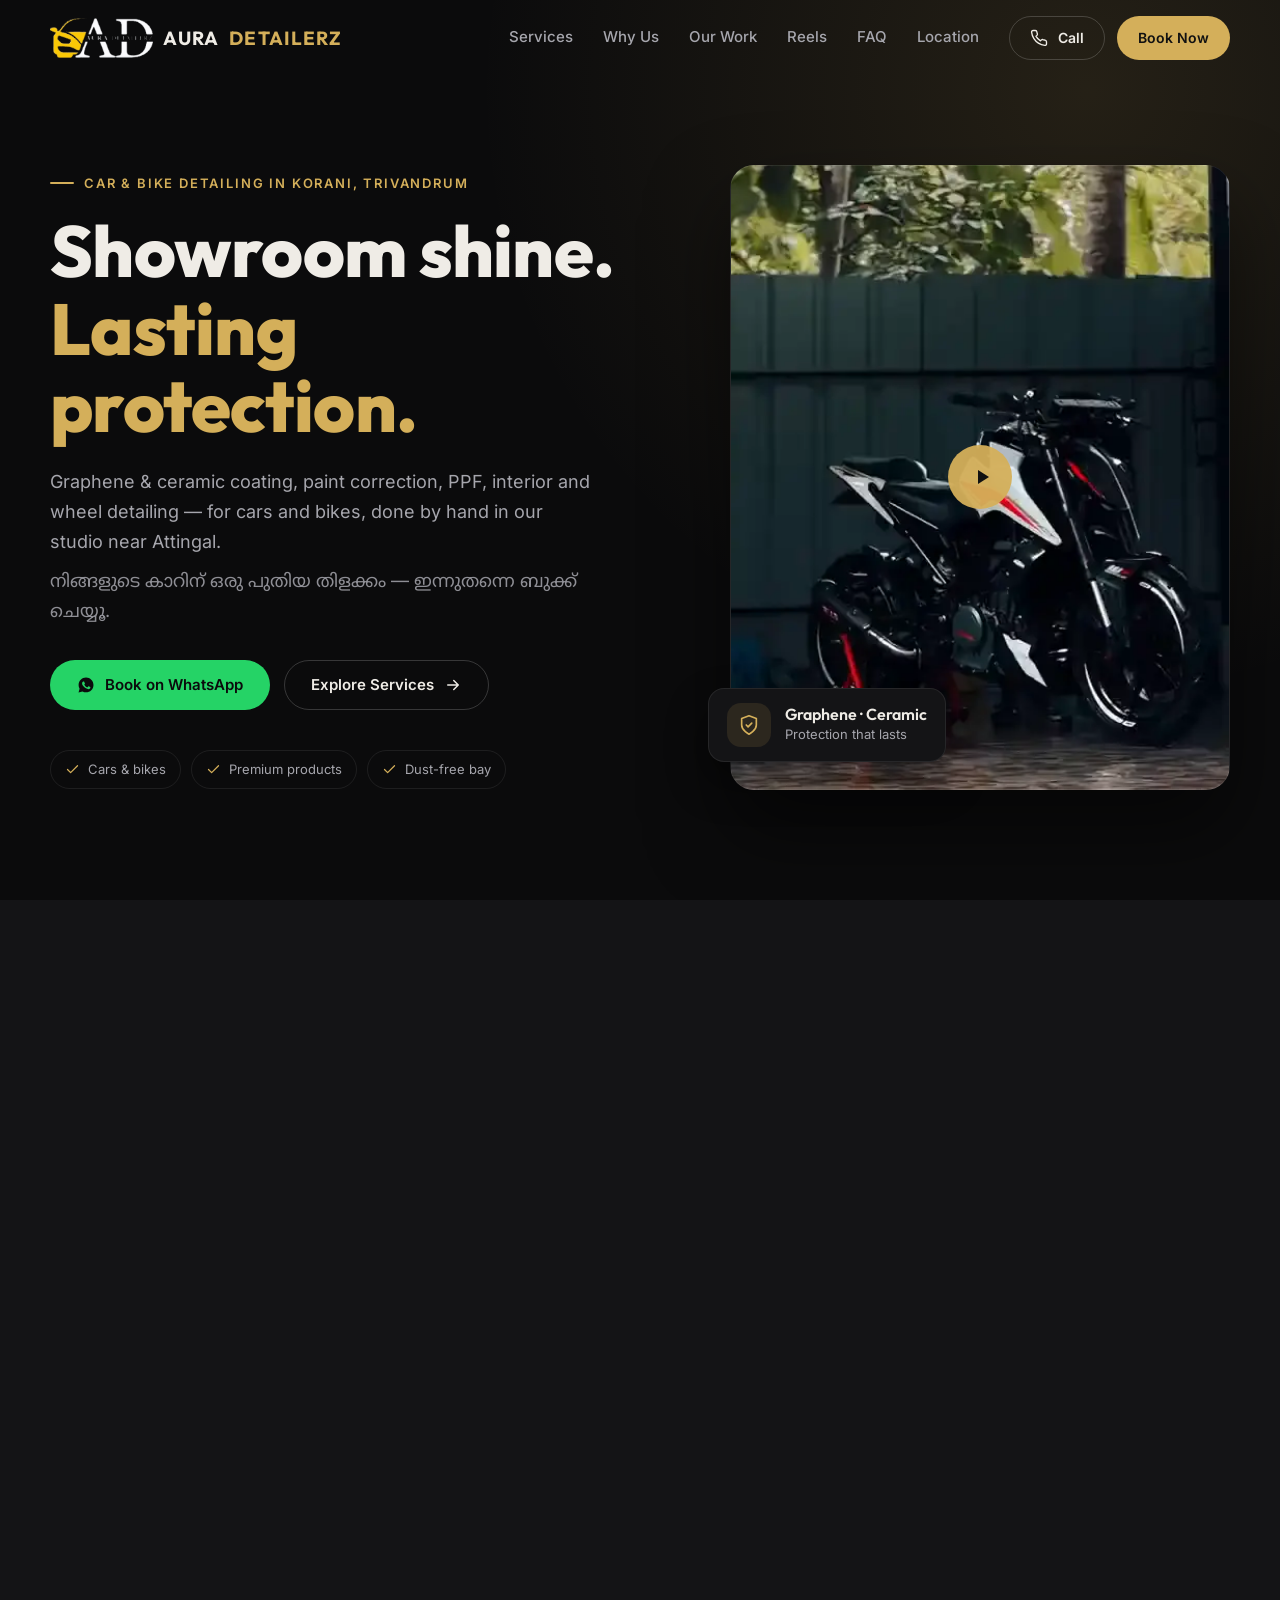
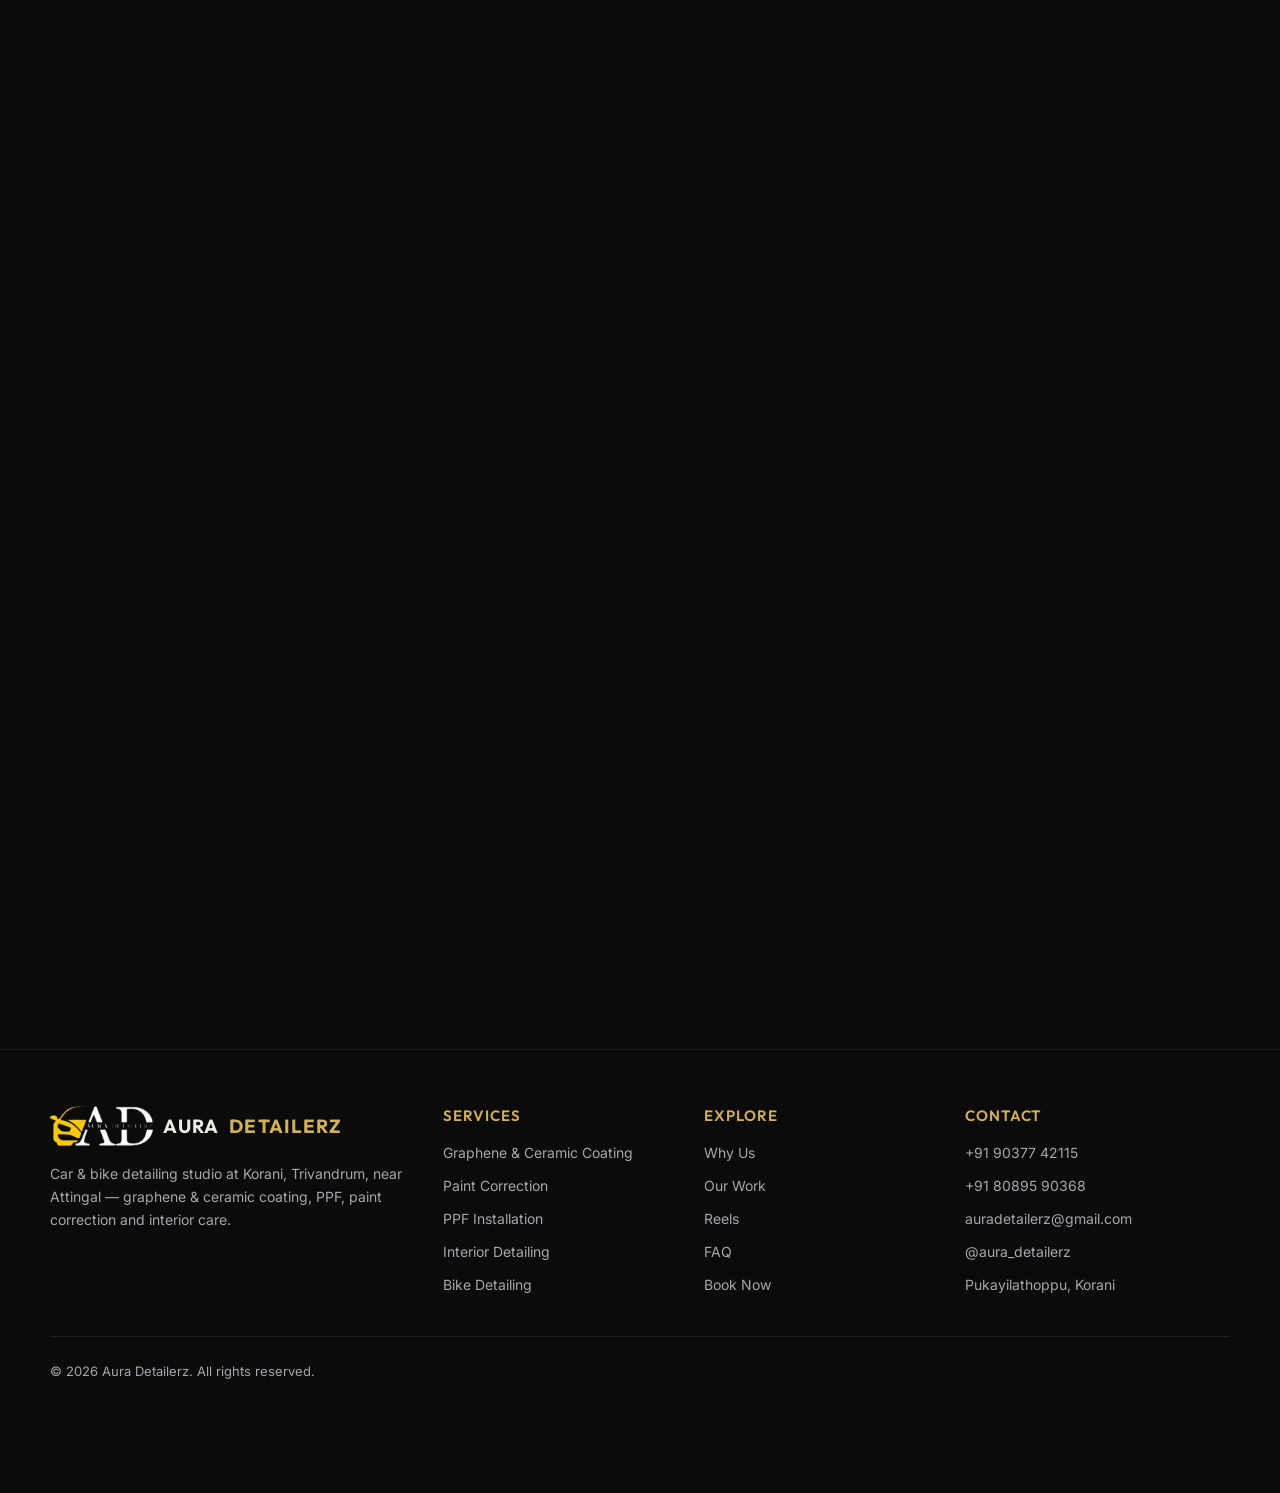
==== commit 36fbabfd: "Hero video: blur-up placeholder, sharp poster, tap-to-play fallback - Tiny blurred preview (inline i" ====
--- a/index.html
+++ b/index.html
@@ -345,7 +345,7 @@
     </ul>
   </div>
   <figure class="hero-media">
-    <video id="heroVideo" src="video/hero-montage.mp4" poster="img/hero-poster.webp" width="480" height="854" autoplay muted loop playsinline aria-label="Cars and bikes being detailed at Aura Detailerz"></video>
+    <video id="heroVideo" src="video/hero-montage.mp4" poster="img/hero-poster.webp" width="480" height="854" autoplay muted loop playsinline preload="auto" aria-label="Cars and bikes being detailed at Aura Detailerz – tap to play or pause"></video>
     <figcaption><svg class="ico" aria-hidden="true"><use href="#i-shield"/></svg><span><b>Graphene · Ceramic</b>Protection that lasts</span></figcaption>
   </figure>
 </section>
--- a/css/style.css
+++ b/css/style.css
@@ -88,7 +88,10 @@
 .chips li{display:inline-flex;align-items:center;gap:8px;padding:8px 14px;border:1px solid var(--line);border-radius:999px;font-size:13px;color:var(--muted)}
 .chips svg{width:15px;height:15px;color:var(--gold)}
 .hero-media{position:relative;justify-self:end;width:100%;max-width:500px}
-.hero-media video{width:100%;aspect-ratio:4/5;object-fit:cover;border-radius:24px;border:1px solid var(--line);background:#000;box-shadow:0 40px 80px rgba(0,0,0,.5)}
+.hero-media video{width:100%;aspect-ratio:4/5;object-fit:cover;border-radius:24px;border:1px solid var(--line);box-shadow:0 40px 80px rgba(0,0,0,.5);cursor:pointer;
+  /* tiny blurred preview shown instant, then the sharp poster, then the video */
+  background:url(../img/hero-poster.webp) center/cover no-repeat,#141416 url([data-uri]) center/cover no-repeat}
+.hero-media.paused::after{content:"";position:absolute;left:50%;top:50%;width:64px;height:64px;transform:translate(-50%,-50%);border-radius:50%;pointer-events:none;background:rgba(212,175,90,.95) url("data:image/svg+xml,%3Csvg xmlns='http://www.w3.org/2000/svg' viewBox='0 0 24 24'%3E%3Cpath d='M8 5v14l11-7z' fill='%23111'/%3E%3C/svg%3E") 55% 50%/24px no-repeat}
 .hero-media figcaption{position:absolute;left:-22px;bottom:28px;display:flex;gap:14px;align-items:center;background:var(--surface);border:1px solid var(--line);border-radius:16px;padding:14px 18px;font-size:13px;color:var(--muted);box-shadow:0 20px 40px rgba(0,0,0,.45)}
 .hero-media figcaption .ico{width:44px;height:44px;padding:11px}
 .hero-media figcaption b{display:block;font:600 16px var(--head);color:var(--text)}
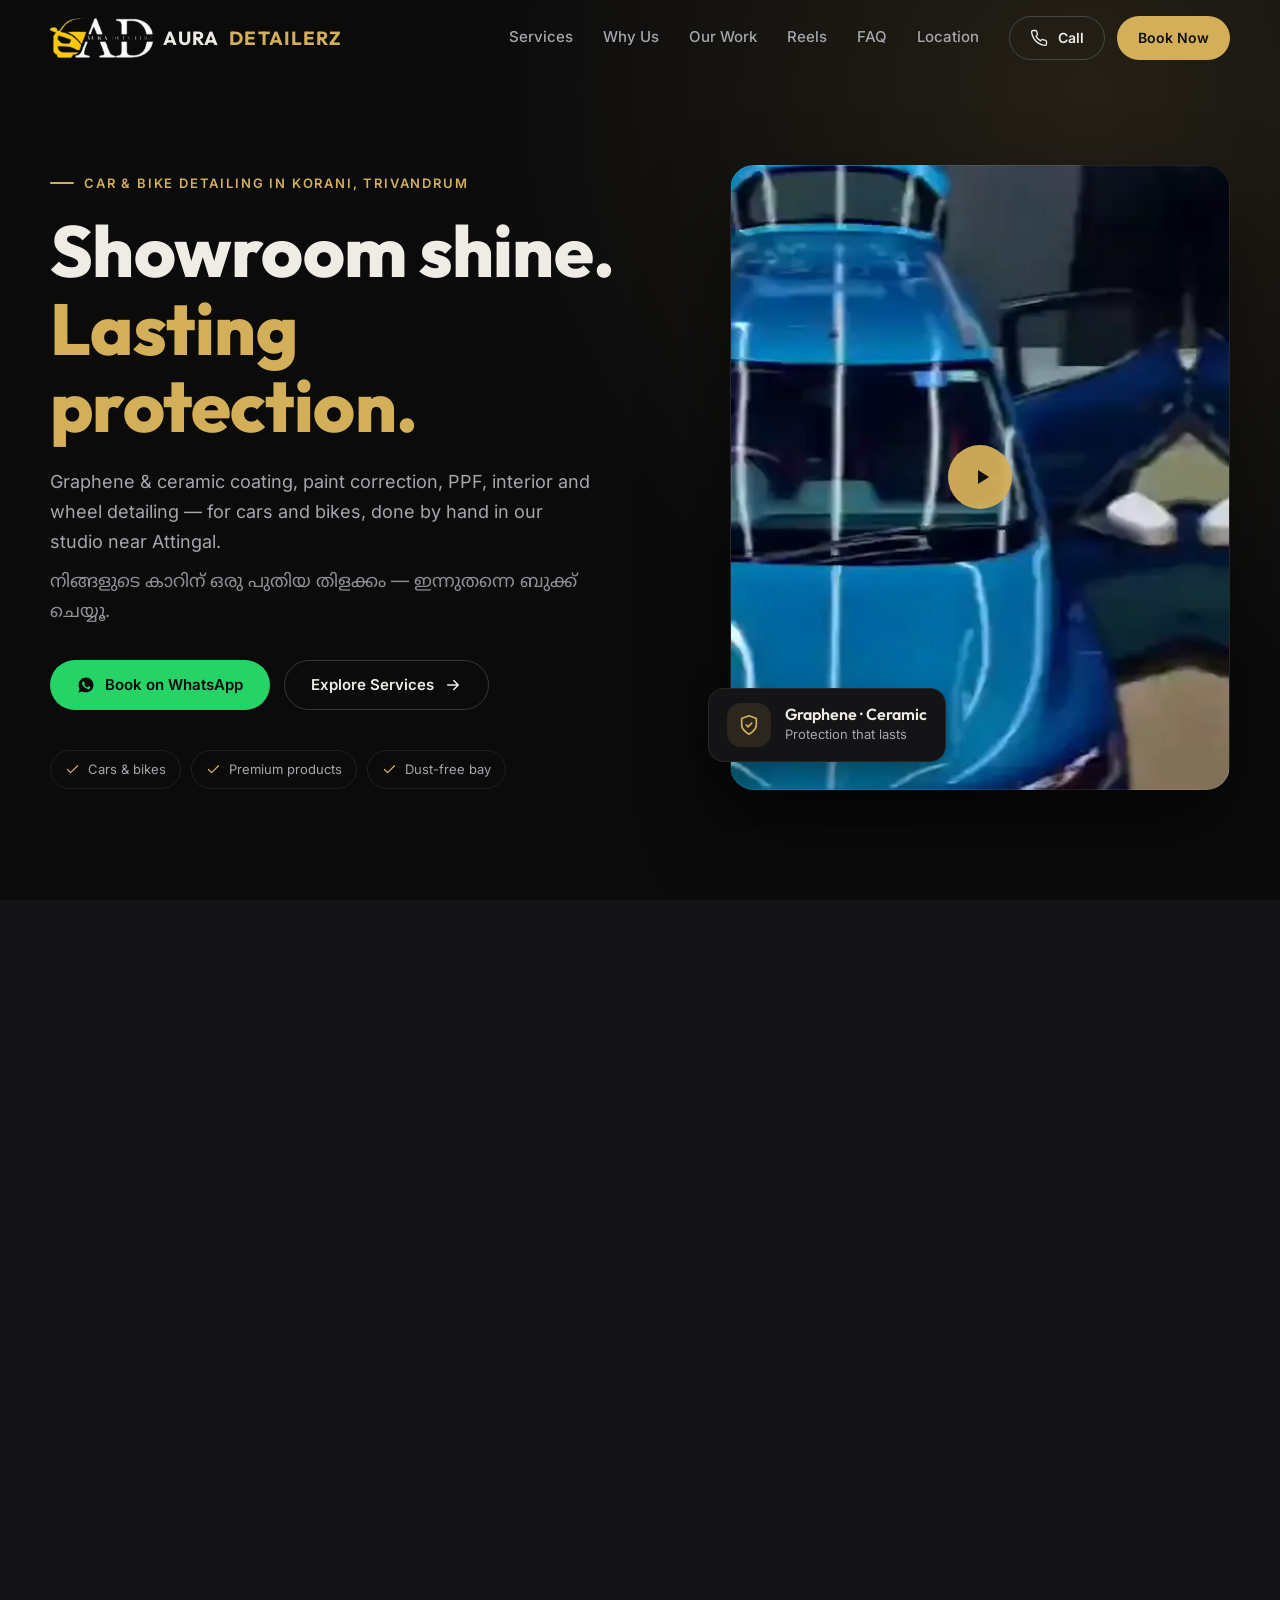
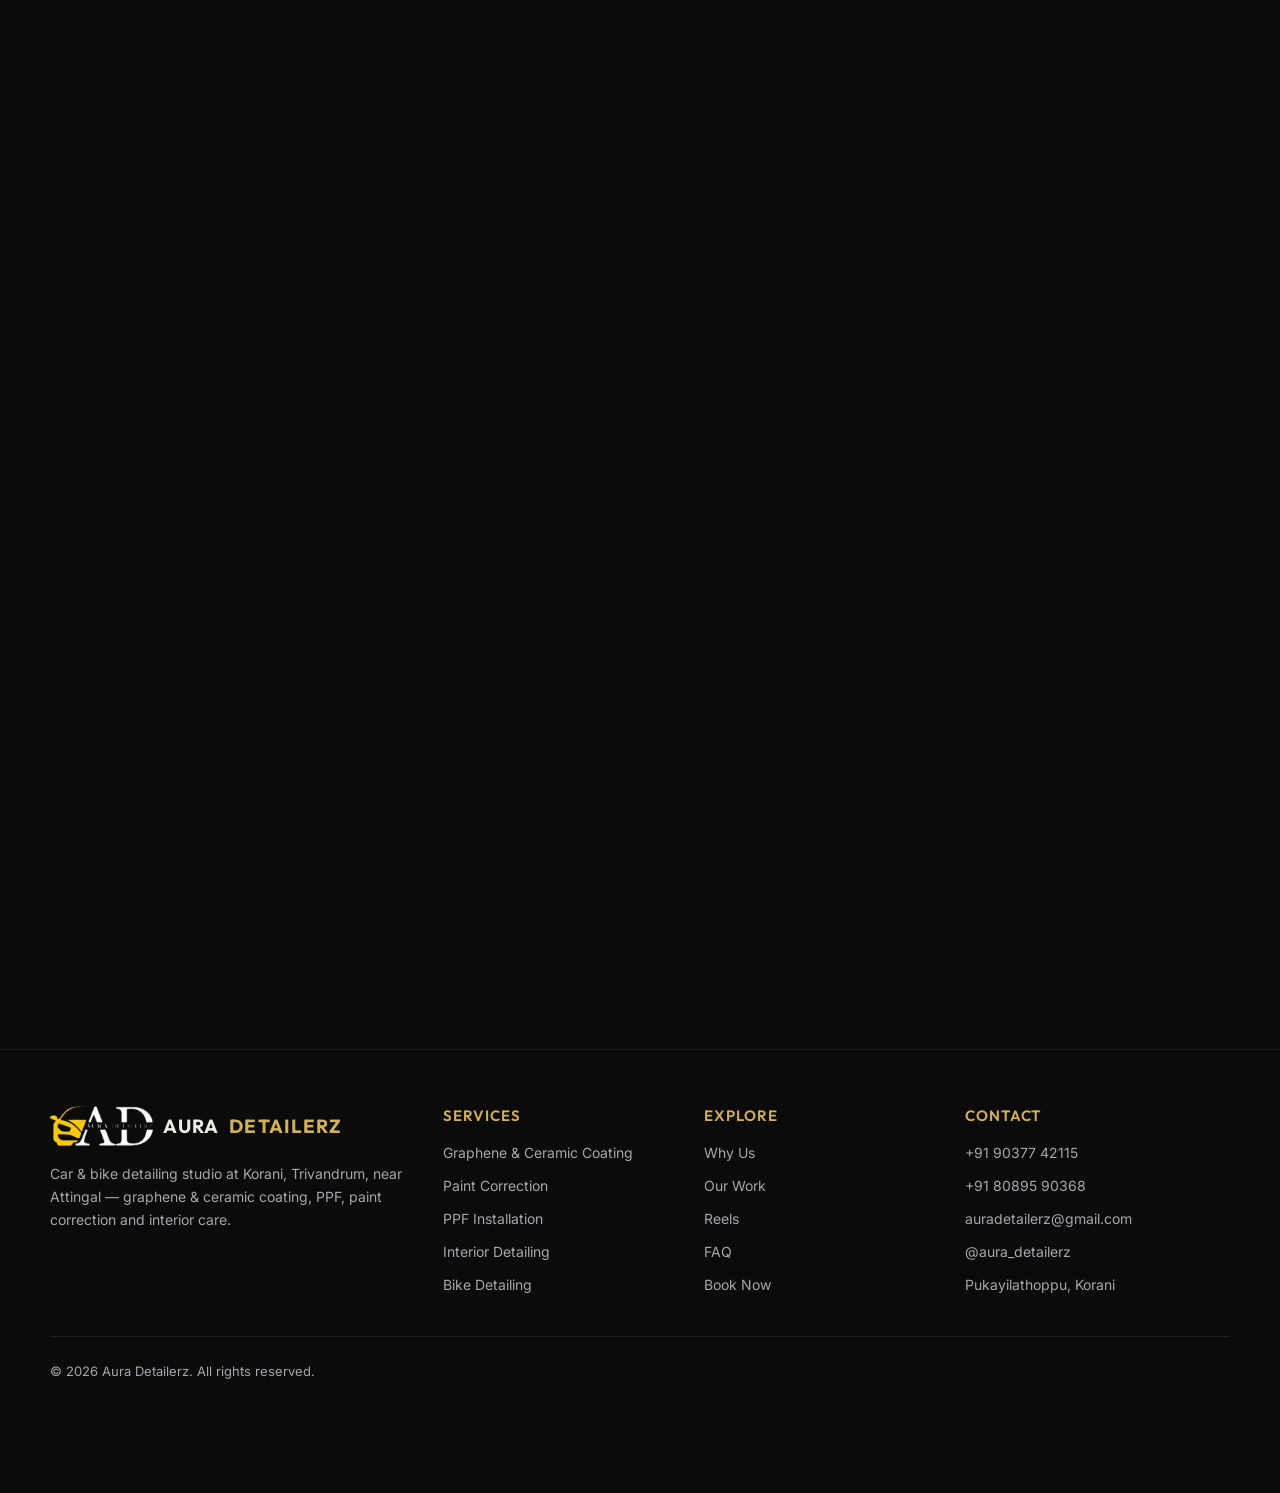
==== commit 660fd8ee: "Hero: start with a bright clip, brighten dark bike shots, bust caches - Montage now opens on the blu" ====
--- a/index.html
+++ b/index.html
@@ -27,7 +27,7 @@
 <link rel="apple-touch-icon" href="icon.png">
 <link rel="manifest" href="site.webmanifest">
 
-<link rel="preload" as="image" href="img/hero-poster.webp" fetchpriority="high">
+<link rel="preload" as="image" href="img/hero-poster-v2.webp" fetchpriority="high">
 <link rel="preload" as="font" type="font/woff2" href="fonts/inter.woff2" crossorigin>
 <link rel="preload" as="font" type="font/woff2" href="fonts/outfit.woff2" crossorigin>
 
@@ -270,8 +270,8 @@
 }
 </script>
 
-<link rel="stylesheet" href="css/style.css">
-<script src="js/app.js" defer></script>
+<link rel="stylesheet" href="css/style.css?v=3">
+<script src="js/app.js?v=3" defer></script>
 </head>
 <body>
 <svg class="sprite" width="0" height="0" aria-hidden="true">
@@ -345,7 +345,7 @@
     </ul>
   </div>
   <figure class="hero-media">
-    <video id="heroVideo" src="video/hero-montage.mp4" poster="img/hero-poster.webp" width="480" height="854" autoplay muted loop playsinline preload="auto" aria-label="Cars and bikes being detailed at Aura Detailerz – tap to play or pause"></video>
+    <video id="heroVideo" src="video/hero-v2.mp4" poster="img/hero-poster-v2.webp" width="480" height="854" autoplay muted loop playsinline preload="auto" aria-label="Cars and bikes being detailed at Aura Detailerz – tap to play or pause"></video>
     <figcaption><svg class="ico" aria-hidden="true"><use href="#i-shield"/></svg><span><b>Graphene · Ceramic</b>Protection that lasts</span></figcaption>
   </figure>
 </section>
--- a/css/style.css
+++ b/css/style.css
@@ -90,7 +90,7 @@
 .hero-media{position:relative;justify-self:end;width:100%;max-width:500px}
 .hero-media video{width:100%;aspect-ratio:4/5;object-fit:cover;border-radius:24px;border:1px solid var(--line);box-shadow:0 40px 80px rgba(0,0,0,.5);cursor:pointer;
   /* tiny blurred preview shown instant, then the sharp poster, then the video */
-  background:url(../img/hero-poster.webp) center/cover no-repeat,#141416 url([data-uri]) center/cover no-repeat}
+  background:url(../img/hero-poster-v2.webp) center/cover no-repeat,#141416 url([data-uri]) center/cover no-repeat}
 .hero-media.paused::after{content:"";position:absolute;left:50%;top:50%;width:64px;height:64px;transform:translate(-50%,-50%);border-radius:50%;pointer-events:none;background:rgba(212,175,90,.95) url("data:image/svg+xml,%3Csvg xmlns='http://www.w3.org/2000/svg' viewBox='0 0 24 24'%3E%3Cpath d='M8 5v14l11-7z' fill='%23111'/%3E%3C/svg%3E") 55% 50%/24px no-repeat}
 .hero-media figcaption{position:absolute;left:-22px;bottom:28px;display:flex;gap:14px;align-items:center;background:var(--surface);border:1px solid var(--line);border-radius:16px;padding:14px 18px;font-size:13px;color:var(--muted);box-shadow:0 20px 40px rgba(0,0,0,.45)}
 .hero-media figcaption .ico{width:44px;height:44px;padding:11px}
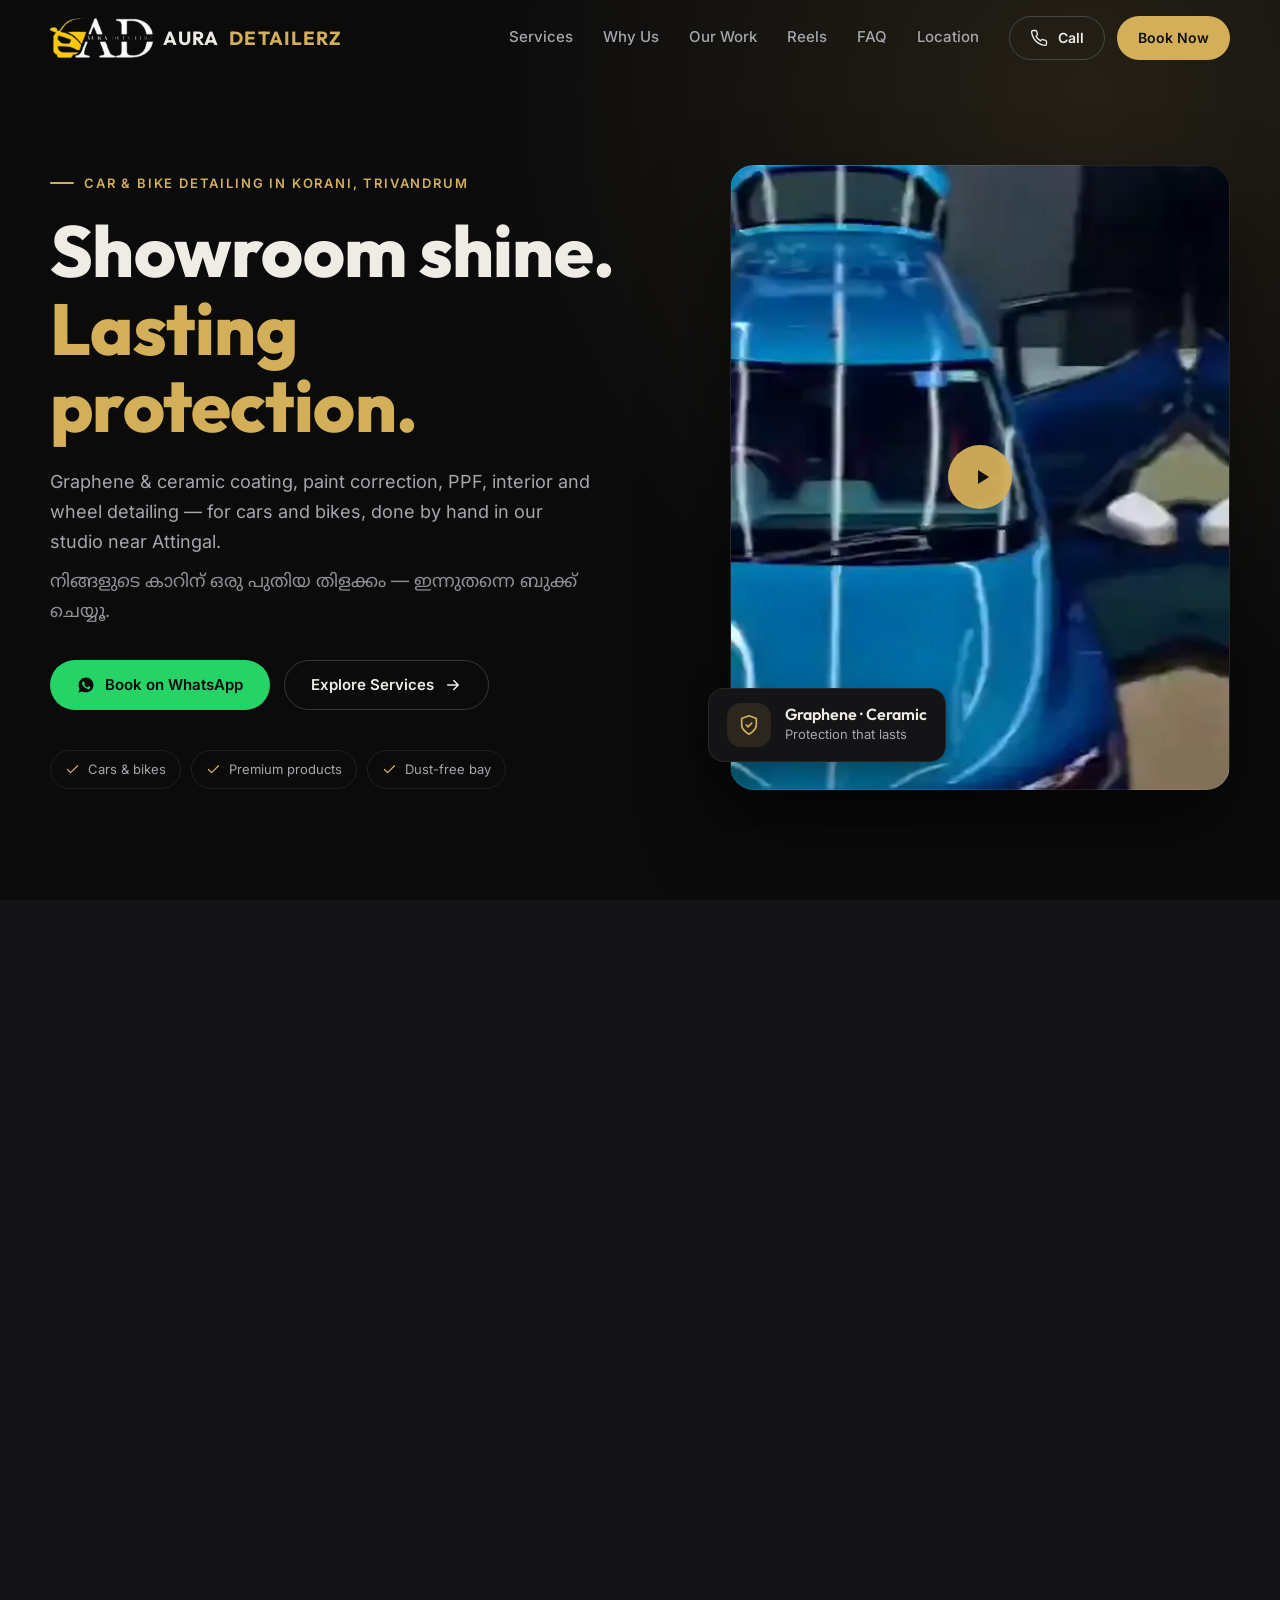
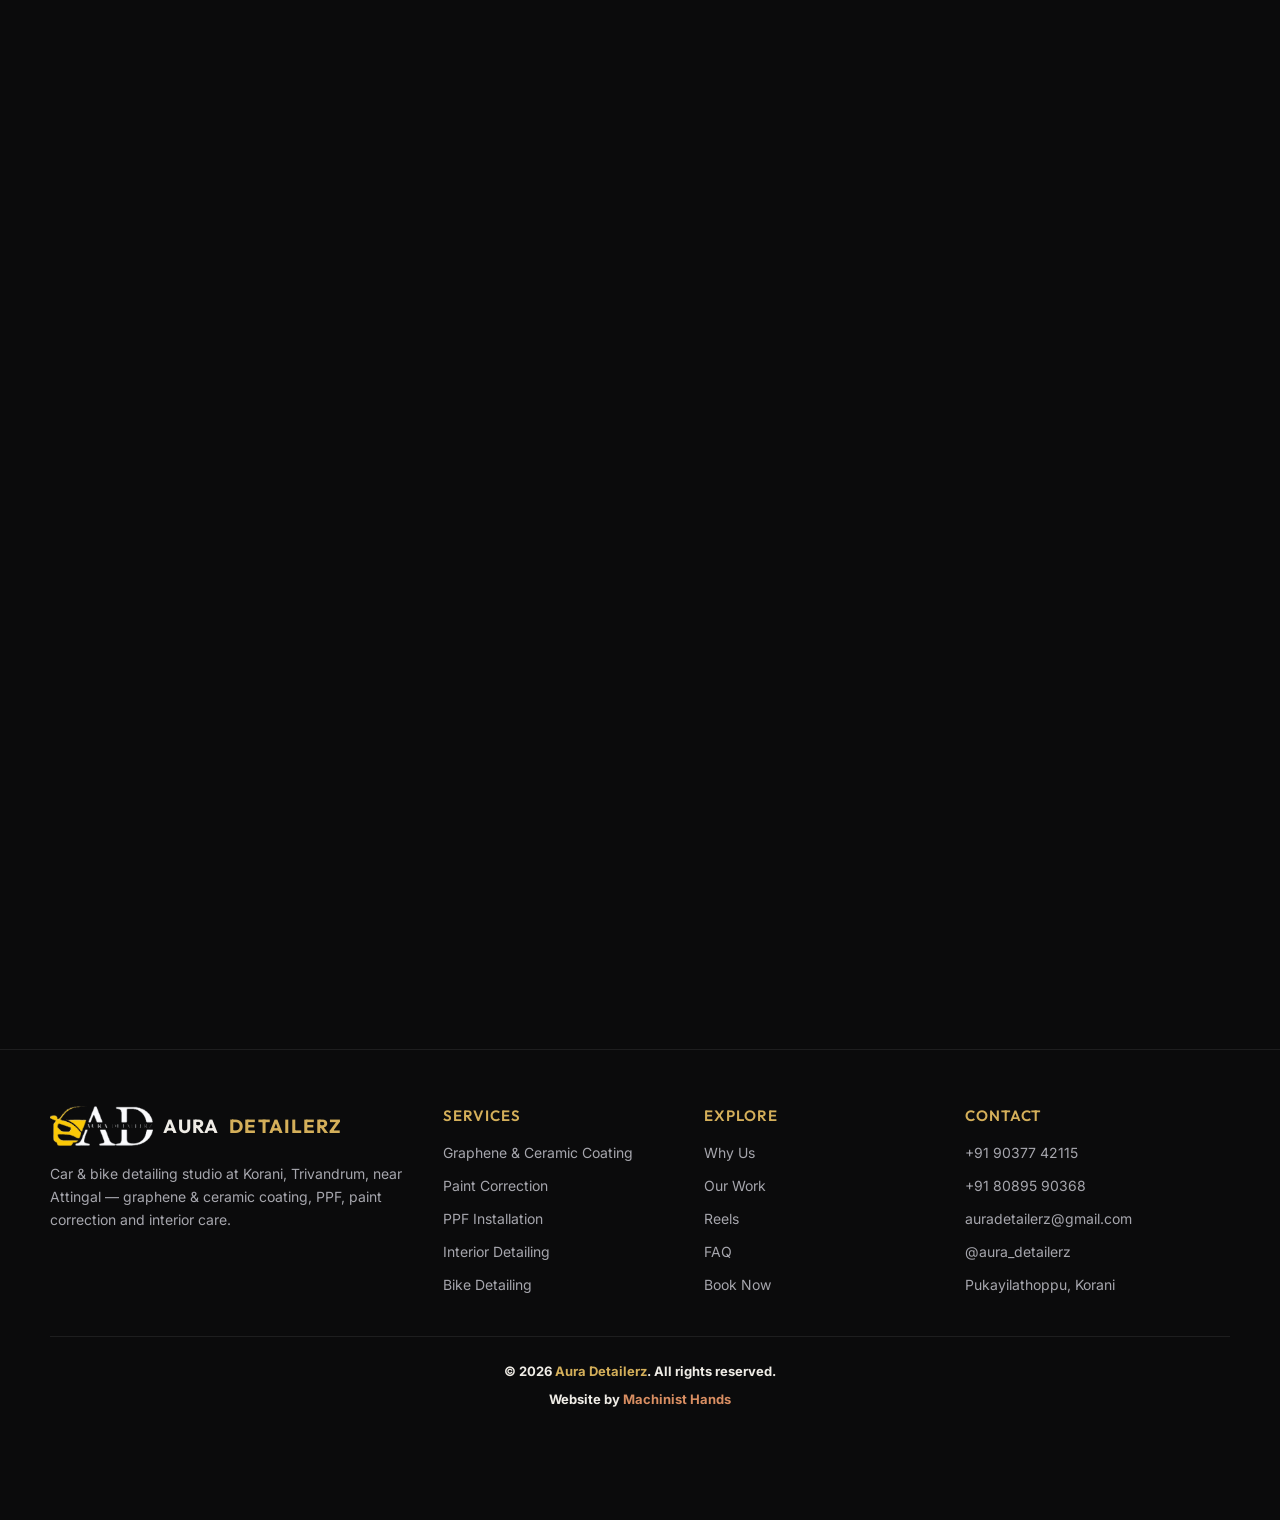
==== commit 694b9c59: "Footer credit, tighter mobile spacing, icon.svg - Footer: centered bold line; "Aura Detailerz" in go" ====
--- a/index.html
+++ b/index.html
@@ -22,10 +22,11 @@
 <meta property="og:image:height" content="630">
 <meta property="og:image:alt" content="Aura Detailerz – car and bike detailing in Korani, Trivandrum">
 <meta name="twitter:card" content="summary_large_image">
-<link rel="icon" href="favicon.ico" sizes="any">
-<link rel="icon" href="icon.svg" type="image/svg+xml">
-<link rel="apple-touch-icon" href="icon.png">
-<link rel="manifest" href="site.webmanifest">
+<link rel="icon" href="icon.png?v=4" type="image/png" sizes="192x192">
+<link rel="icon" href="favicon.ico?v=4" sizes="any">
+<link rel="icon" href="icon.svg?v=4" type="image/svg+xml">
+<link rel="apple-touch-icon" href="apple-touch-icon.png?v=4">
+<link rel="manifest" href="site.webmanifest?v=4">
 
 <link rel="preload" as="image" href="img/hero-poster-v2.webp" fetchpriority="high">
 <link rel="preload" as="font" type="font/woff2" href="fonts/inter.woff2" crossorigin>
@@ -270,7 +271,7 @@
 }
 </script>
 
-<link rel="stylesheet" href="css/style.css?v=3">
+<link rel="stylesheet" href="css/style.css?v=8">
 <script src="js/app.js?v=3" defer></script>
 </head>
 <body>
@@ -578,7 +579,7 @@
       <li><a href="#location">Pukayilathoppu, Korani</a></li>
     </ul></address>
   </div>
-  <p>© <span id="year">2026</span> Aura Detailerz. All rights reserved.</p>
+  <p class="legal"><span>© <span id="year">2026</span> <span class="brand-name">Aura Detailerz</span>. All rights reserved.</span><span class="credit">Website by <a href="https://machinisthands.blogspot.com/" target="_blank" rel="noopener noreferrer">Machinist Hands</a></span></p>
 </footer>
 
 <nav class="action-bar" aria-label="Quick contact">
--- a/css/style.css
+++ b/css/style.css
@@ -202,7 +202,11 @@
 .site-footer a{text-decoration:none}
 .site-footer a:hover{color:var(--text)}
 .site-footer .brand{color:var(--text);margin-bottom:16px}
-.site-footer>p:last-child{grid-column:1/-1;border-top:1px solid var(--line);padding-top:24px;font-size:13px}
+.site-footer>p:last-child{grid-column:1/-1;border-top:1px solid var(--line);padding-top:24px;font-size:13px;display:flex;flex-direction:column;align-items:center;text-align:center;gap:6px}
+.site-footer .legal{font-weight:700;color:var(--text)}
+.brand-name{color:var(--gold)}
+.credit a{color:#D98E62;text-decoration:none}
+.credit a:hover{color:#F0A97E}
 
 /* Mobile action bar + lightbox */
 .action-bar{display:none}
@@ -238,6 +242,33 @@
 }
 @media (max-width:600px){
   :root{--pad:18px}
+  /* tighter vertical rhythm on phones */
+  main>section{padding-block:44px}
+  .hero{padding-top:96px!important;padding-bottom:36px!important;gap:24px}
+  .section-head{margin-bottom:24px}
+  h2{margin:10px 0 8px}
+  .lead{font-size:16px}
+  .hero-ml{margin-bottom:22px}
+  .actions{margin-bottom:22px;gap:10px}
+  .svc-grid,.steps{gap:12px}
+  .svc{padding:22px}
+  .svc .ico{margin-bottom:14px}
+  .svc>p{margin-bottom:14px}
+  .svc ul{margin-bottom:16px}
+  .why{gap:24px}
+  .feats{margin-top:20px;gap:12px}
+  .feats li,.steps li{padding:18px}
+  .steps li::before{margin-bottom:10px;font-size:36px}
+  .ig-strip{margin-top:24px;padding:20px}
+  .book{gap:24px}
+  .contacts{margin-top:18px;gap:10px}
+  .book form{gap:14px}
+  .faq details{margin-bottom:8px}
+  .faq summary{padding:16px 0}
+  .location{gap:14px}
+  .map{min-height:240px}
+  .cta{margin-bottom:44px}
+  .site-footer{padding-top:40px;gap:28px}
   .site-header .btn-gold{display:none}
   .brand{font-size:16px}.brand img{height:34px}
   .svc-grid,.steps,.feats,.book form{grid-template-columns:1fr}
